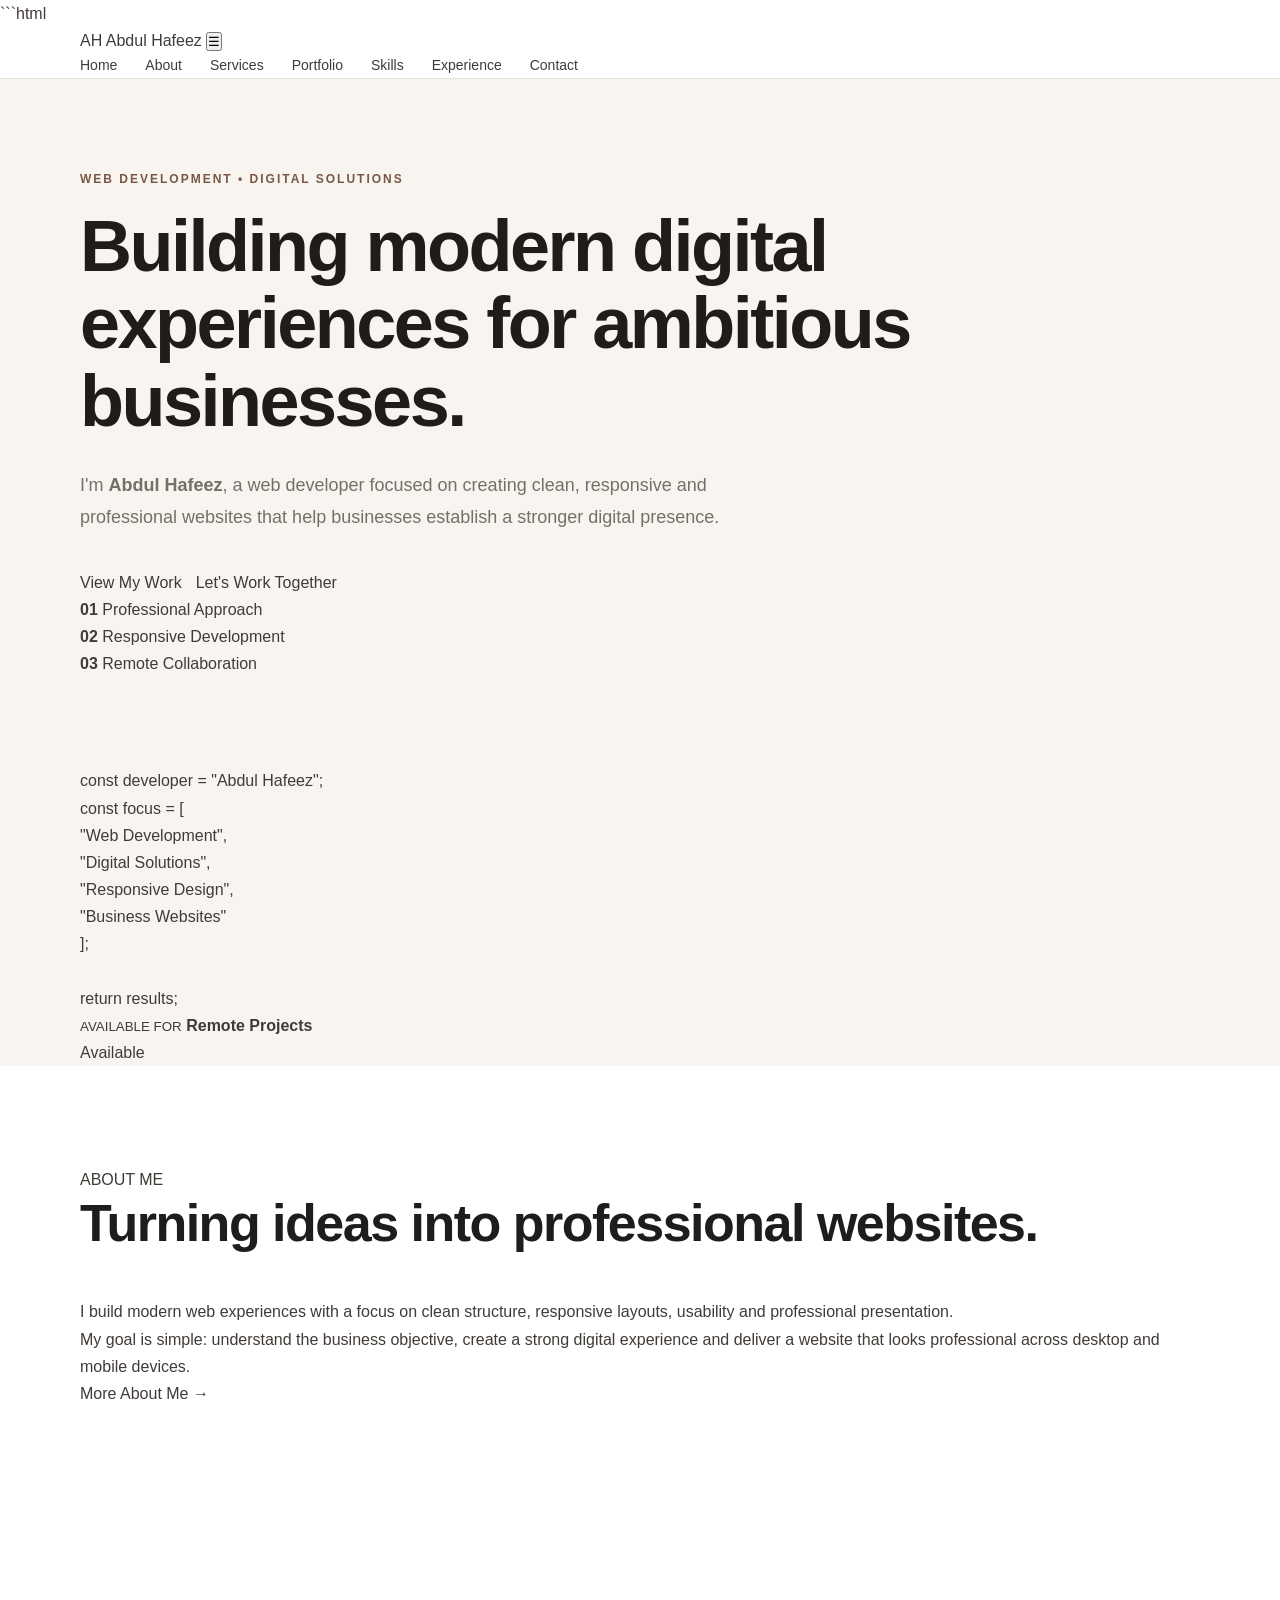
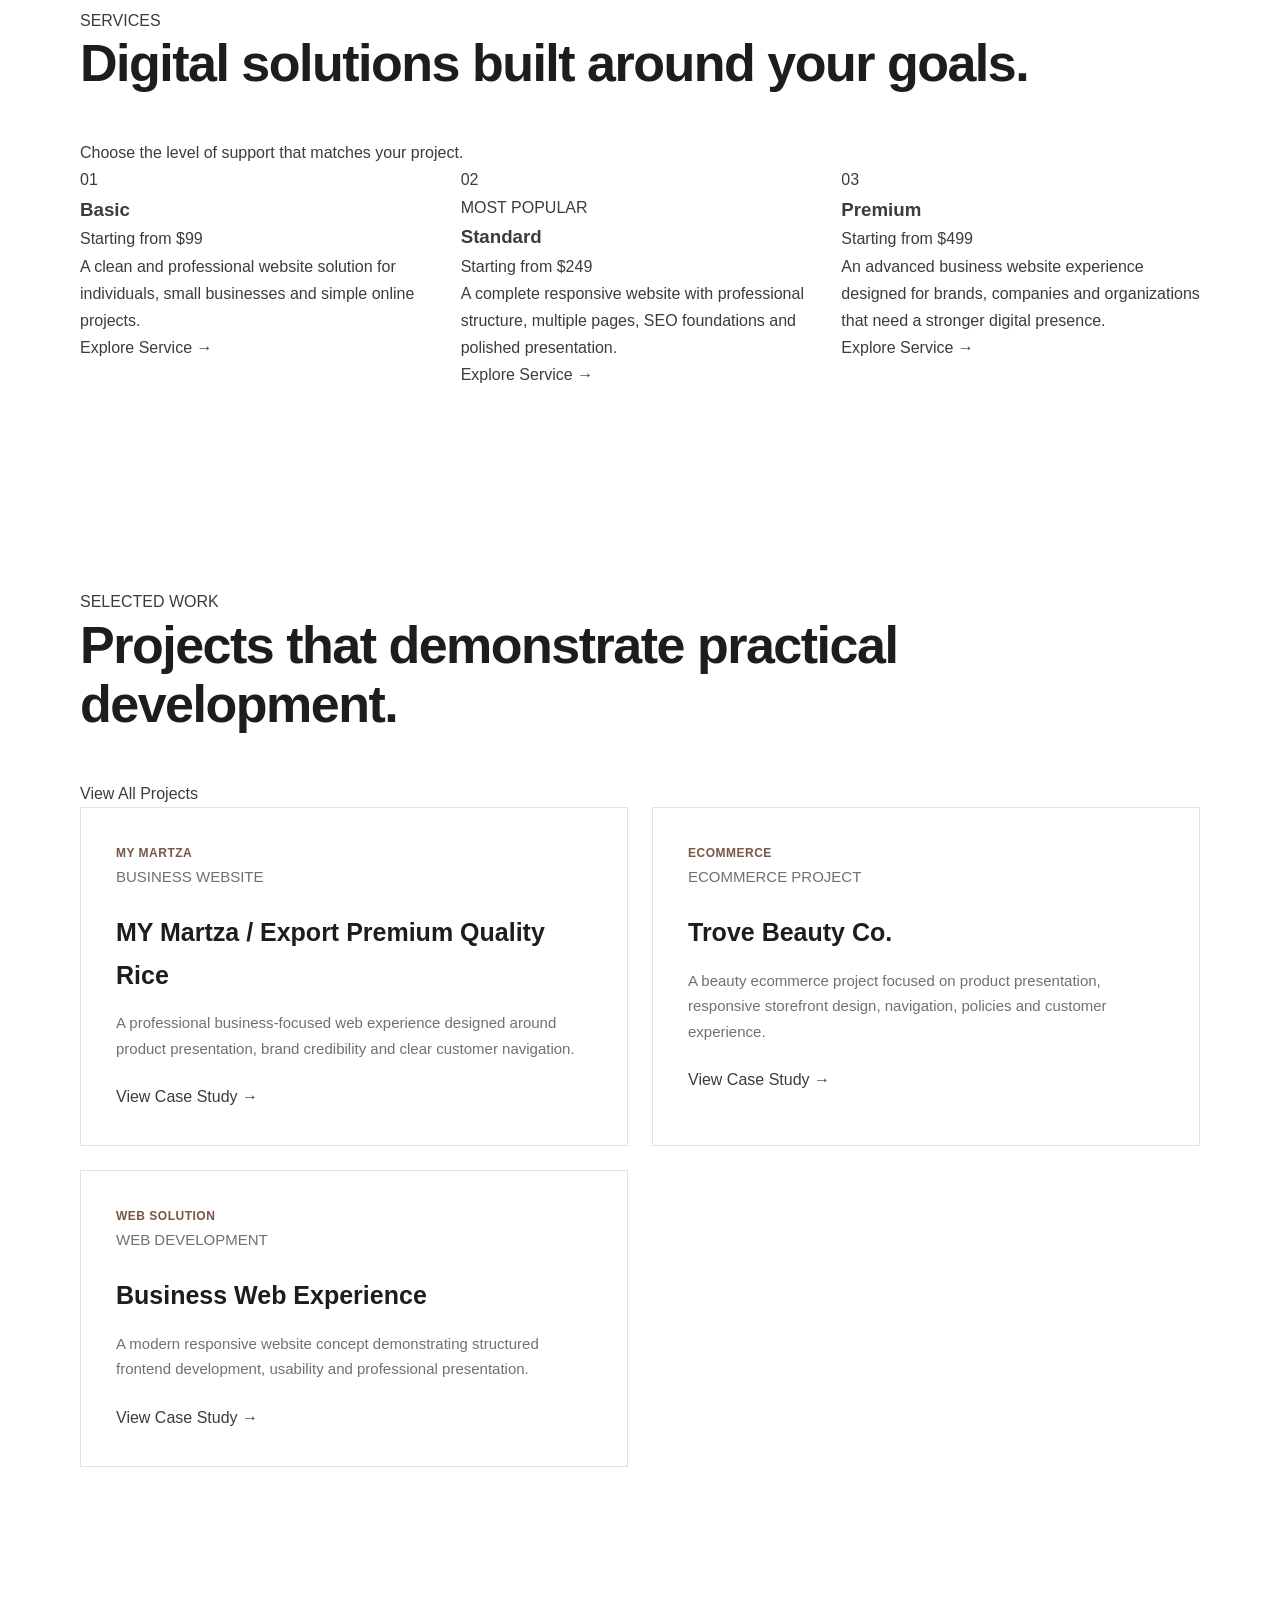
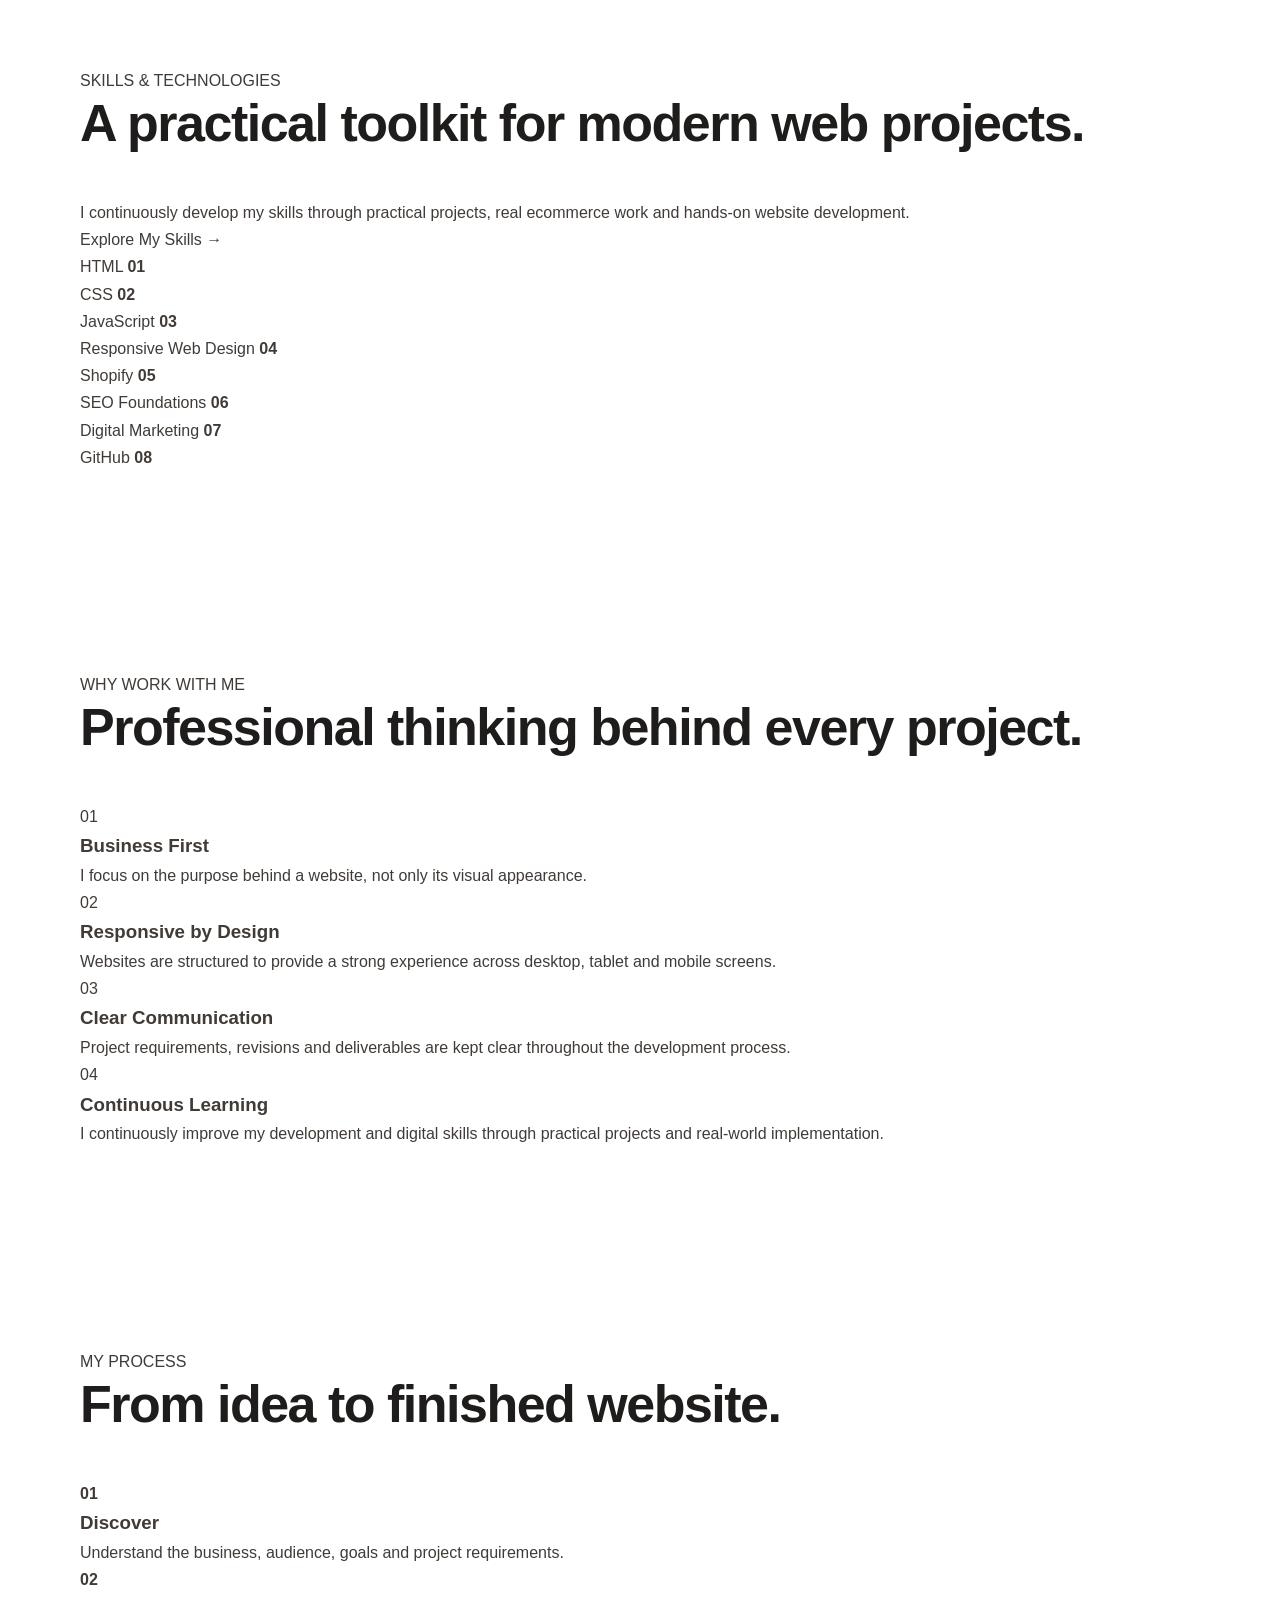
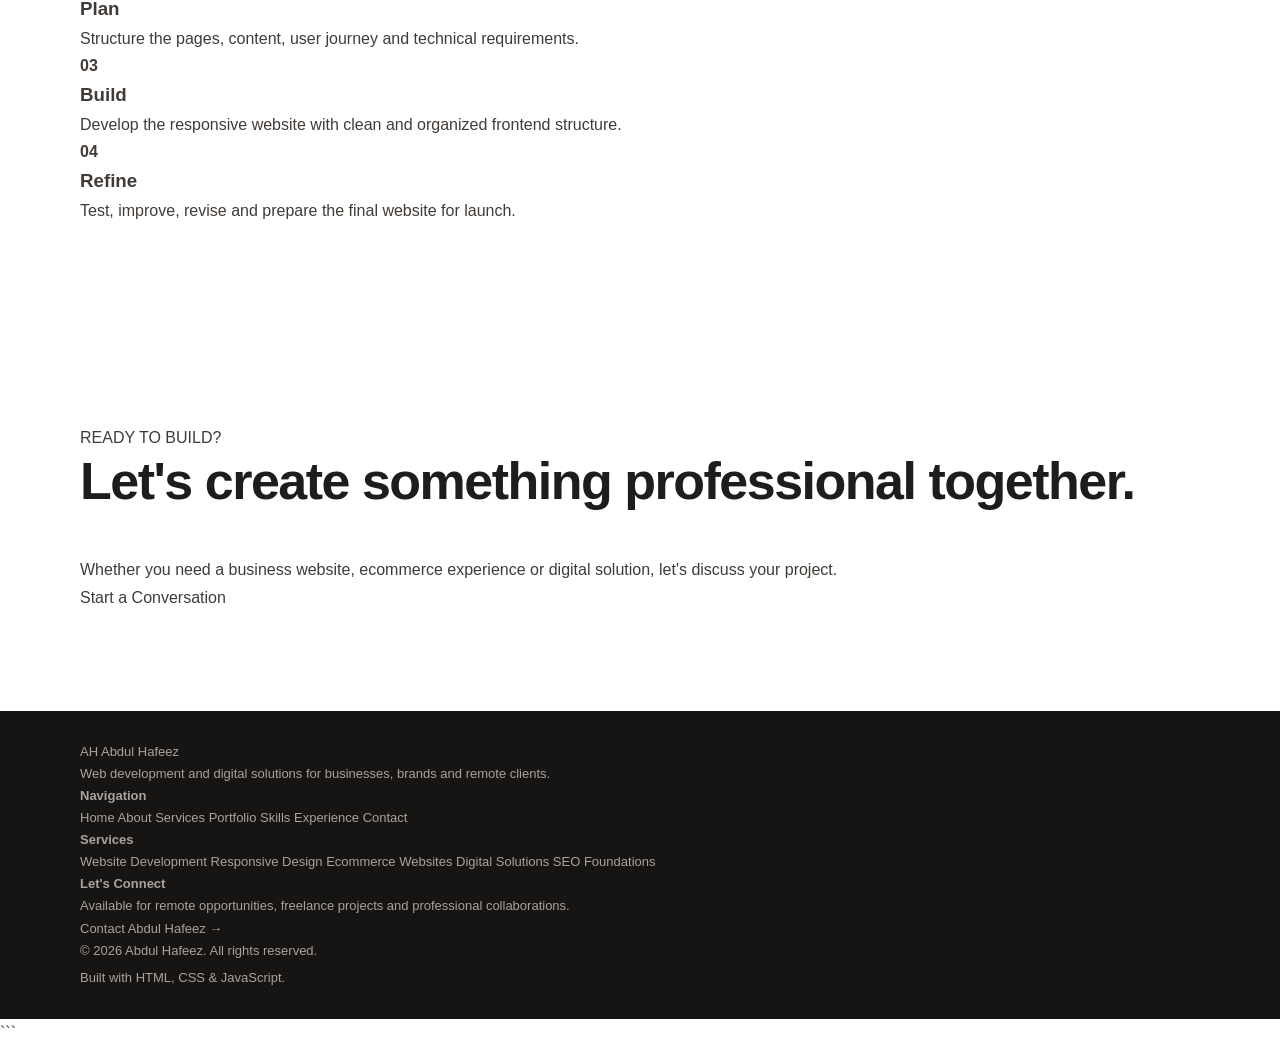
==== index.html @ 73509c68 "Update index.html" ====
```html
<!DOCTYPE html>
<html lang="en">
<head>
  <meta charset="UTF-8">
  <meta name="viewport" content="width=device-width, initial-scale=1.0">

  <title>Abdul Hafeez | Web Developer & Digital Solutions Specialist</title>

  <meta name="description" content="Abdul Hafeez is a web developer and digital solutions specialist creating modern, responsive and professional websites for businesses, brands and remote clients.">

  <meta name="keywords" content="Abdul Hafeez, Web Developer, Website Development, Frontend Developer, HTML CSS JavaScript, Digital Marketing, Remote Web Developer, Portfolio">

  <meta name="author" content="Abdul Hafeez">

  <meta name="robots" content="index, follow">

  <meta property="og:title" content="Abdul Hafeez | Web Developer & Digital Solutions Specialist">
  <meta property="og:description" content="Professional web development, digital solutions and modern responsive websites for businesses and remote clients.">
  <meta property="og:type" content="website">

  <link rel="stylesheet" href="style.css">
</head>

<body>

  <!-- =========================
       HEADER
  ========================== -->
  <header class="site-header">

    <div class="container nav-container">

      <a href="index.html" class="brand">
        <span class="brand-mark">AH</span>
        <span class="brand-name">Abdul Hafeez</span>
      </a>

      <button class="menu-toggle" aria-label="Open navigation">
        ☰
      </button>

      <nav class="main-nav">
        <a href="index.html" class="active">Home</a>
        <a href="about.html">About</a>
        <a href="services.html">Services</a>
        <a href="portfolio.html">Portfolio</a>
        <a href="skills.html">Skills</a>
        <a href="experience.html">Experience</a>
        <a href="contact.html">Contact</a>
      </nav>

    </div>

  </header>


  <main>

    <!-- =========================
         HERO
    ========================== -->
    <section class="hero">

      <div class="container hero-grid">

        <div class="hero-content">

          <p class="eyebrow">
            WEB DEVELOPMENT • DIGITAL SOLUTIONS
          </p>

          <h1>
            Building modern digital experiences
            <span>for ambitious businesses.</span>
          </h1>

          <p class="hero-text">
            I'm <strong>Abdul Hafeez</strong>, a web developer focused on
            creating clean, responsive and professional websites that help
            businesses establish a stronger digital presence.
          </p>

          <div class="hero-buttons">

            <a href="portfolio.html" class="btn btn-primary">
              View My Work
            </a>

            <a href="contact.html" class="btn btn-secondary">
              Let's Work Together
            </a>

          </div>

          <div class="hero-trust">

            <div>
              <strong>01</strong>
              <span>Professional Approach</span>
            </div>

            <div>
              <strong>02</strong>
              <span>Responsive Development</span>
            </div>

            <div>
              <strong>03</strong>
              <span>Remote Collaboration</span>
            </div>

          </div>

        </div>


        <div class="hero-card">

          <div class="code-window">

            <div class="window-top">
              <span></span>
              <span></span>
              <span></span>
            </div>

            <div class="code-content">

              <p>
                <span class="code-purple">const</span>
                developer =
                <span class="code-green">"Abdul Hafeez"</span>;
              </p>

              <p>
                <span class="code-purple">const</span>
                focus = [
              </p>

              <p class="indent">
                <span class="code-green">"Web Development"</span>,
              </p>

              <p class="indent">
                <span class="code-green">"Digital Solutions"</span>,
              </p>

              <p class="indent">
                <span class="code-green">"Responsive Design"</span>,
              </p>

              <p class="indent">
                <span class="code-green">"Business Websites"</span>
              </p>

              <p>];</p>

              <br>

              <p>
                <span class="code-purple">return</span>
                <span class="code-blue">results</span>;
              </p>

            </div>

          </div>

          <div class="hero-card-bottom">

            <div>
              <small>AVAILABLE FOR</small>
              <strong>Remote Projects</strong>
            </div>

            <div class="availability">
              <span></span>
              Available
            </div>

          </div>

        </div>

      </div>

    </section>


    <!-- =========================
         ABOUT PREVIEW
    ========================== -->
    <section class="section about-preview">

      <div class="container two-column">

        <div>

          <p class="section-label">
            ABOUT ME
          </p>

          <h2>
            Turning ideas into
            <span>professional websites.</span>
          </h2>

        </div>

        <div>

          <p>
            I build modern web experiences with a focus on clean structure,
            responsive layouts, usability and professional presentation.
          </p>

          <p>
            My goal is simple: understand the business objective, create a
            strong digital experience and deliver a website that looks
            professional across desktop and mobile devices.
          </p>

          <a href="about.html" class="text-link">
            More About Me →
          </a>

        </div>

      </div>

    </section>


    <!-- =========================
         SERVICES
    ========================== -->
    <section class="section services-section">

      <div class="container">

        <div class="section-heading">

          <p class="section-label">
            SERVICES
          </p>

          <h2>
            Digital solutions built
            <span>around your goals.</span>
          </h2>

          <p>
            Choose the level of support that matches your project.
          </p>

        </div>


        <div class="service-grid">

          <article class="service-card">

            <span class="service-number">01</span>

            <h3>Basic</h3>

            <p class="price">
              Starting from $99
            </p>

            <p>
              A clean and professional website solution for individuals,
              small businesses and simple online projects.
            </p>

            <a href="services.html">
              Explore Service →
            </a>

          </article>


          <article class="service-card featured">

            <span class="service-number">02</span>

            <p class="popular">
              MOST POPULAR
            </p>

            <h3>Standard</h3>

            <p class="price">
              Starting from $249
            </p>

            <p>
              A complete responsive website with professional structure,
              multiple pages, SEO foundations and polished presentation.
            </p>

            <a href="services.html">
              Explore Service →
            </a>

          </article>


          <article class="service-card">

            <span class="service-number">03</span>

            <h3>Premium</h3>

            <p class="price">
              Starting from $499
            </p>

            <p>
              An advanced business website experience designed for brands,
              companies and organizations that need a stronger digital
              presence.
            </p>

            <a href="services.html">
              Explore Service →
            </a>

          </article>

        </div>

      </div>

    </section>


    <!-- =========================
         FEATURED PORTFOLIO
    ========================== -->
    <section class="section portfolio-preview">

      <div class="container">

        <div class="section-heading split-heading">

          <div>

            <p class="section-label">
              SELECTED WORK
            </p>

            <h2>
              Projects that demonstrate
              <span>practical development.</span>
            </h2>

          </div>

          <a href="portfolio.html" class="btn btn-secondary">
            View All Projects
          </a>

        </div>


        <div class="project-grid">

          <article class="project-card">

            <div class="project-visual martza">
              <span>MY MARTZA</span>
            </div>

            <div class="project-info">

              <p class="project-category">
                BUSINESS WEBSITE
              </p>

              <h3>
                MY Martza / Export Premium Quality Rice
              </h3>

              <p>
                A professional business-focused web experience designed
                around product presentation, brand credibility and clear
                customer navigation.
              </p>

              <a href="portfolio.html">
                View Case Study →
              </a>

            </div>

          </article>


          <article class="project-card">

            <div class="project-visual ecommerce">
              <span>ECOMMERCE</span>
            </div>

            <div class="project-info">

              <p class="project-category">
                ECOMMERCE PROJECT
              </p>

              <h3>
                Trove Beauty Co.
              </h3>

              <p>
                A beauty ecommerce project focused on product presentation,
                responsive storefront design, navigation, policies and
                customer experience.
              </p>

              <a href="portfolio.html">
                View Case Study →
              </a>

            </div>

          </article>


          <article class="project-card">

            <div class="project-visual web">
              <span>WEB SOLUTION</span>
            </div>

            <div class="project-info">

              <p class="project-category">
                WEB DEVELOPMENT
              </p>

              <h3>
                Business Web Experience
              </h3>

              <p>
                A modern responsive website concept demonstrating structured
                frontend development, usability and professional presentation.
              </p>

              <a href="portfolio.html">
                View Case Study →
              </a>

            </div>

          </article>

        </div>

      </div>

    </section>


    <!-- =========================
         SKILLS
    ========================== -->
    <section class="section skills-preview">

      <div class="container two-column">

        <div>

          <p class="section-label">
            SKILLS & TECHNOLOGIES
          </p>

          <h2>
            A practical toolkit for
            <span>modern web projects.</span>
          </h2>

          <p>
            I continuously develop my skills through practical projects,
            real ecommerce work and hands-on website development.
          </p>

          <a href="skills.html" class="text-link">
            Explore My Skills →
          </a>

        </div>


        <div class="skills-list">

          <div class="skill-item">
            <span>HTML</span>
            <strong>01</strong>
          </div>

          <div class="skill-item">
            <span>CSS</span>
            <strong>02</strong>
          </div>

          <div class="skill-item">
            <span>JavaScript</span>
            <strong>03</strong>
          </div>

          <div class="skill-item">
            <span>Responsive Web Design</span>
            <strong>04</strong>
          </div>

          <div class="skill-item">
            <span>Shopify</span>
            <strong>05</strong>
          </div>

          <div class="skill-item">
            <span>SEO Foundations</span>
            <strong>06</strong>
          </div>

          <div class="skill-item">
            <span>Digital Marketing</span>
            <strong>07</strong>
          </div>

          <div class="skill-item">
            <span>GitHub</span>
            <strong>08</strong>
          </div>

        </div>

      </div>

    </section>


    <!-- =========================
         WHY WORK WITH ME
    ========================== -->
    <section class="section why-section">

      <div class="container">

        <div class="section-heading">

          <p class="section-label">
            WHY WORK WITH ME
          </p>

          <h2>
            Professional thinking behind
            <span>every project.</span>
          </h2>

        </div>


        <div class="why-grid">

          <div class="why-item">

            <span>01</span>

            <h3>Business First</h3>

            <p>
              I focus on the purpose behind a website, not only its visual
              appearance.
            </p>

          </div>


          <div class="why-item">

            <span>02</span>

            <h3>Responsive by Design</h3>

            <p>
              Websites are structured to provide a strong experience across
              desktop, tablet and mobile screens.
            </p>

          </div>


          <div class="why-item">

            <span>03</span>

            <h3>Clear Communication</h3>

            <p>
              Project requirements, revisions and deliverables are kept clear
              throughout the development process.
            </p>

          </div>


          <div class="why-item">

            <span>04</span>

            <h3>Continuous Learning</h3>

            <p>
              I continuously improve my development and digital skills through
              practical projects and real-world implementation.
            </p>

          </div>

        </div>

      </div>

    </section>


    <!-- =========================
         PROCESS
    ========================== -->
    <section class="section process-section">

      <div class="container">

        <div class="section-heading">

          <p class="section-label">
            MY PROCESS
          </p>

          <h2>
            From idea to
            <span>finished website.</span>
          </h2>

        </div>


        <div class="process-grid">

          <div class="process-step">

            <strong>01</strong>

            <h3>Discover</h3>

            <p>
              Understand the business, audience, goals and project
              requirements.
            </p>

          </div>


          <div class="process-step">

            <strong>02</strong>

            <h3>Plan</h3>

            <p>
              Structure the pages, content, user journey and technical
              requirements.
            </p>

          </div>


          <div class="process-step">

            <strong>03</strong>

            <h3>Build</h3>

            <p>
              Develop the responsive website with clean and organized
              frontend structure.
            </p>

          </div>


          <div class="process-step">

            <strong>04</strong>

            <h3>Refine</h3>

            <p>
              Test, improve, revise and prepare the final website for launch.
            </p>

          </div>

        </div>

      </div>

    </section>


    <!-- =========================
         EXPERIENCE CTA
    ========================== -->
    <section class="section experience-cta">

      <div class="container cta-box">

        <div>

          <p class="section-label">
            READY TO BUILD?
          </p>

          <h2>
            Let's create something
            <span>professional together.</span>
          </h2>

          <p>
            Whether you need a business website, ecommerce experience or
            digital solution, let's discuss your project.
          </p>

        </div>

        <a href="contact.html" class="btn btn-primary">
          Start a Conversation
        </a>

      </div>

    </section>

  </main>


  <!-- =========================
       FOOTER
  ========================== -->
  <footer class="site-footer">

    <div class="container footer-grid">

      <div class="footer-brand">

        <a href="index.html" class="brand">
          <span class="brand-mark">AH</span>
          <span class="brand-name">Abdul Hafeez</span>
        </a>

        <p>
          Web development and digital solutions for businesses,
          brands and remote clients.
        </p>

      </div>


      <div class="footer-links">

        <h4>Navigation</h4>

        <a href="index.html">Home</a>
        <a href="about.html">About</a>
        <a href="services.html">Services</a>
        <a href="portfolio.html">Portfolio</a>
        <a href="skills.html">Skills</a>
        <a href="experience.html">Experience</a>
        <a href="contact.html">Contact</a>

      </div>


      <div class="footer-links">

        <h4>Services</h4>

        <a href="services.html">Website Development</a>
        <a href="services.html">Responsive Design</a>
        <a href="services.html">Ecommerce Websites</a>
        <a href="services.html">Digital Solutions</a>
        <a href="services.html">SEO Foundations</a>

      </div>


      <div class="footer-contact">

        <h4>Let's Connect</h4>

        <p>
          Available for remote opportunities,
          freelance projects and professional collaborations.
        </p>

        <a href="contact.html" class="footer-contact-link">
          Contact Abdul Hafeez →
        </a>

      </div>

    </div>


    <div class="container footer-bottom">

      <p>
        © 2026 Abdul Hafeez. All rights reserved.
      </p>

      <p>
        Built with HTML, CSS & JavaScript.
      </p>

    </div>

  </footer>


  <!-- =========================
       SIMPLE MOBILE NAVIGATION
  ========================== -->
  <script>

    const menuToggle = document.querySelector(".menu-toggle");
    const mainNav = document.querySelector(".main-nav");

    menuToggle.addEventListener("click", function () {
      mainNav.classList.toggle("open");
    });

  </script>

</body>
</html>
```
---- style.css ----
/* =========================================
   ABDUL HAFEEZ PORTFOLIO
   Main stylesheet
   ========================================= */

:root {
  --dark: #1f1d1b;
  --text: #403b37;
  --muted: #766f69;
  --cream: #f8f5f0;
  --white: #ffffff;
  --accent: #9b735c;
  --accent-dark: #795744;
  --border: #e7e0d8;
}

* {
  margin: 0;
  padding: 0;
  box-sizing: border-box;
}

html {
  scroll-behavior: smooth;
}

body {
  font-family: Arial, Helvetica, sans-serif;
  color: var(--text);
  background: var(--white);
  line-height: 1.7;
}

a {
  text-decoration: none;
  color: inherit;
}

.container {
  width: min(1120px, 92%);
  margin: 0 auto;
}


/* HEADER */

.site-header {
  position: sticky;
  top: 0;
  z-index: 1000;
  background: rgba(255, 255, 255, 0.96);
  border-bottom: 1px solid var(--border);
}

.nav {
  min-height: 76px;
  display: flex;
  align-items: center;
  justify-content: space-between;
  gap: 30px;
}

.logo {
  font-size: 22px;
  font-weight: 700;
  letter-spacing: -0.5px;
  color: var(--dark);
}

nav {
  display: flex;
  align-items: center;
  gap: 28px;
}

nav a {
  font-size: 14px;
  color: var(--text);
  transition: 0.2s ease;
}

nav a:hover {
  color: var(--accent);
}


/* HERO */

.hero {
  background: var(--cream);
  min-height: 650px;
  display: flex;
  align-items: center;
}

.hero-content {
  padding: 90px 0;
  max-width: 900px;
}

.eyebrow {
  color: var(--accent-dark);
  font-size: 12px;
  font-weight: 700;
  letter-spacing: 2px;
  margin-bottom: 18px;
}

h1 {
  max-width: 850px;
  color: var(--dark);
  font-size: clamp(42px, 6vw, 72px);
  line-height: 1.08;
  letter-spacing: -2.5px;
  margin-bottom: 28px;
}

.hero-text {
  max-width: 700px;
  color: var(--muted);
  font-size: 18px;
  line-height: 1.8;
  margin-bottom: 35px;
}

.hero-buttons {
  display: flex;
  gap: 14px;
  flex-wrap: wrap;
}

.button {
  display: inline-block;
  padding: 13px 24px;
  border: 1px solid var(--accent);
  font-size: 14px;
  font-weight: 700;
  transition: 0.2s ease;
}

.button.primary {
  background: var(--accent);
  color: var(--white);
}

.button.primary:hover {
  background: var(--accent-dark);
  border-color: var(--accent-dark);
}

.button.secondary {
  background: transparent;
  color: var(--dark);
}

.button.secondary:hover {
  background: var(--white);
}


/* GENERAL SECTIONS */

.section {
  padding: 100px 0;
}

.section h2 {
  color: var(--dark);
  font-size: clamp(34px, 5vw, 52px);
  line-height: 1.15;
  letter-spacing: -1.5px;
  margin-bottom: 45px;
}


/* SERVICES */

.service-grid {
  display: grid;
  grid-template-columns: repeat(3, 1fr);
  gap: 22px;
}

.card {
  padding: 30px;
  border: 1px solid var(--border);
  background: var(--white);
  transition: 0.2s ease;
}

.card:hover {
  transform: translateY(-4px);
  border-color: var(--accent);
}

.card h3 {
  color: var(--dark);
  font-size: 21px;
  margin-bottom: 12px;
}

.card p {
  color: var(--muted);
  font-size: 15px;
}


/* PROJECTS */

.projects-section {
  background: var(--cream);
}

.project-grid {
  display: grid;
  grid-template-columns: repeat(2, 1fr);
  gap: 24px;
}

.project-card {
  position: relative;
  padding: 35px;
  background: var(--white);
  border: 1px solid var(--border);
  min-height: 270px;
}

.project-number {
  color: var(--accent);
  font-size: 13px;
  font-weight: 700;
  letter-spacing: 2px;
  margin-bottom: 22px;
}

.project-card h3 {
  color: var(--dark);
  font-size: 25px;
  margin-bottom: 14px;
}

.project-card p {
  color: var(--muted);
  font-size: 15px;
  margin-bottom: 22px;
}

.project-card span {
  color: var(--accent-dark);
  font-size: 12px;
  font-weight: 700;
  letter-spacing: 0.5px;
}


/* ABOUT */

.about-section {
  max-width: 900px;
}

.about-section p {
  max-width: 800px;
  color: var(--muted);
  font-size: 17px;
  margin-bottom: 20px;
}


/* CONTACT */

.contact-section {
  background: var(--dark);
}

.contact-section .eyebrow {
  color: #d5b9a5;
}

.contact-section h2 {
  color: var(--white);
  margin-bottom: 25px;
}

.contact-section p {
  max-width: 680px;
  color: #d2ccc7;
  font-size: 17px;
  margin-bottom: 30px;
}


/* FOOTER */

.site-footer {
  padding: 30px 0;
  background: #171513;
  color: #aaa29b;
  font-size: 13px;
}

.site-footer p + p {
  margin-top: 5px;
}


/* MOBILE */

@media (max-width: 800px) {

  .nav {
    min-height: auto;
    padding: 20px 0;
    align-items: flex-start;
    flex-direction: column;
  }

  nav {
    width: 100%;
    gap: 16px;
    flex-wrap: wrap;
  }

  nav a {
    font-size: 13px;
  }

  .hero {
    min-height: auto;
  }

  .hero-content {
    padding: 75px 0;
  }

  h1 {
    font-size: 46px;
    letter-spacing: -1.8px;
  }

  .hero-text {
    font-size: 16px;
  }

  .section {
    padding: 75px 0;
  }

  .service-grid {
    grid-template-columns: 1fr;
  }

  .project-grid {
    grid-template-columns: 1fr;
  }

}


@media (max-width: 500px) {

  .container {
    width: 90%;
  }

  h1 {
    font-size: 38px;
  }

  .section h2 {
    font-size: 34px;
  }

  .button {
    width: 100%;
    text-align: center;
  }

}
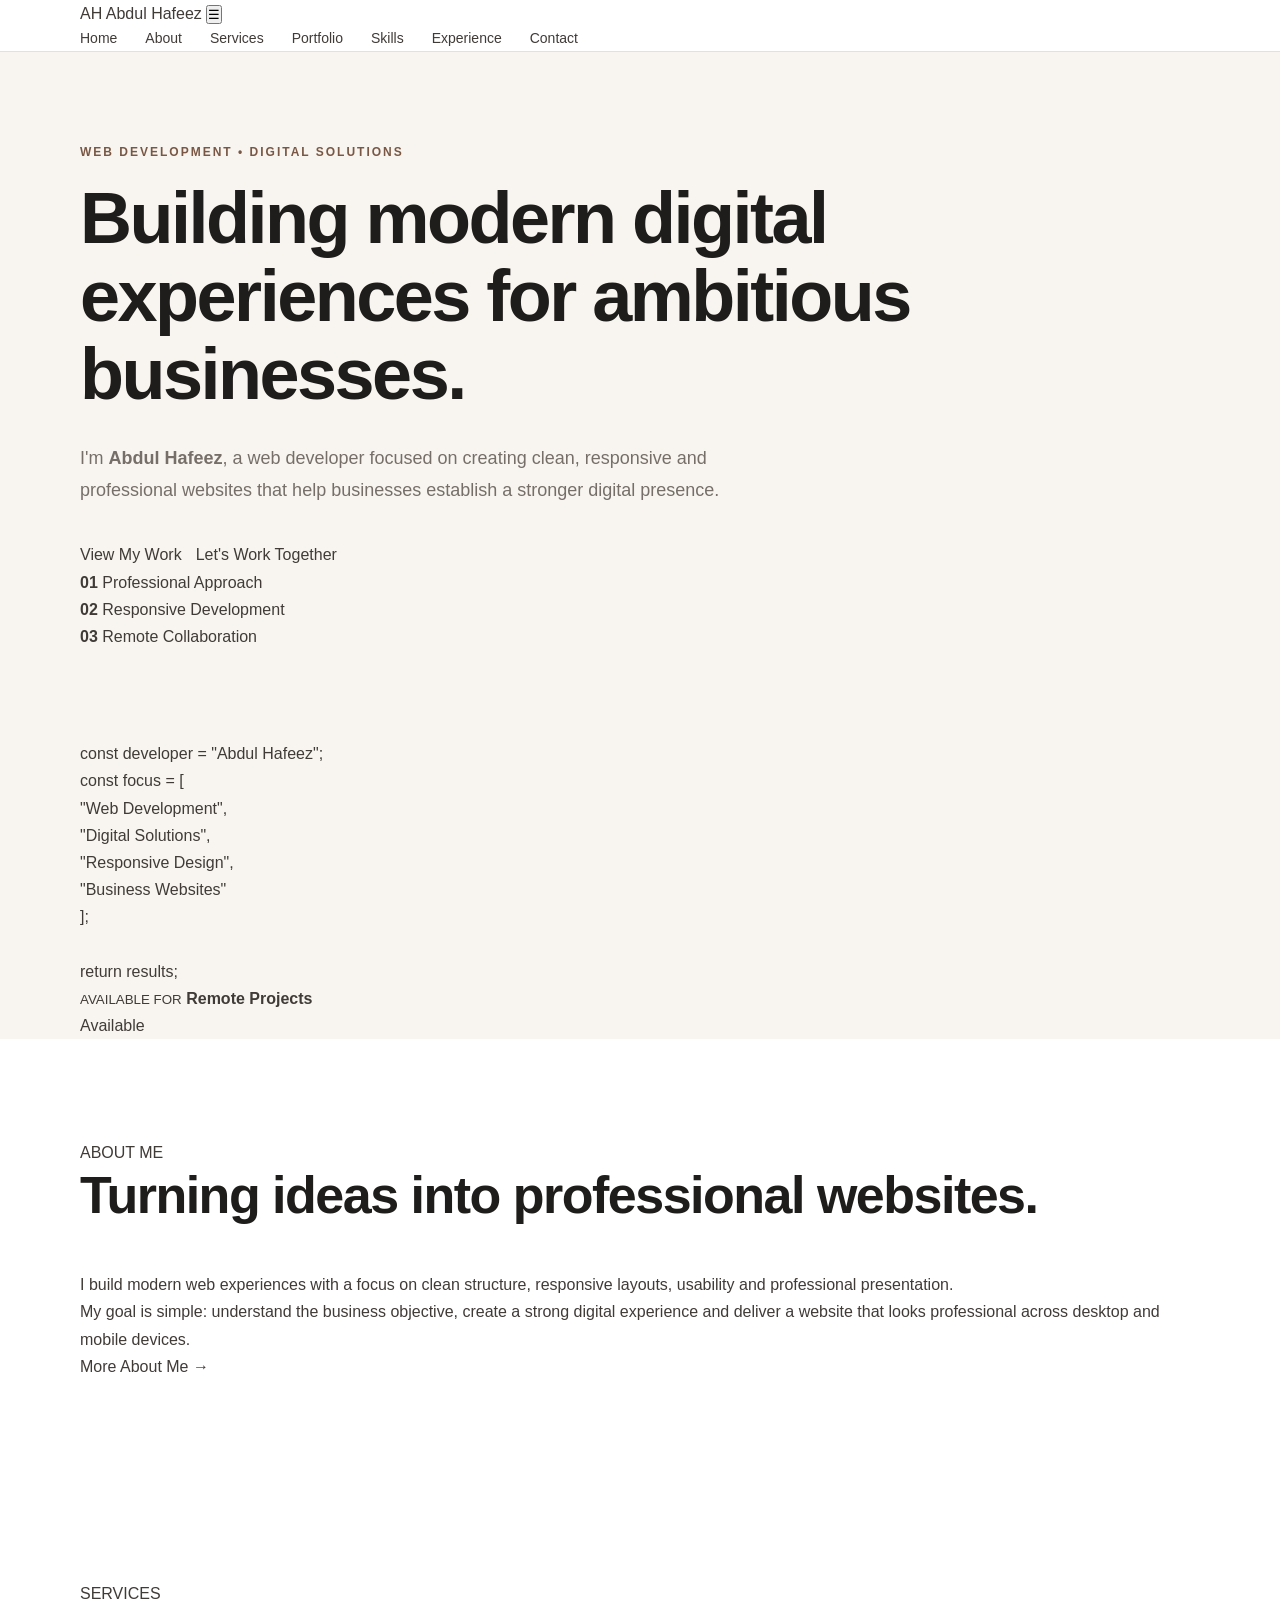
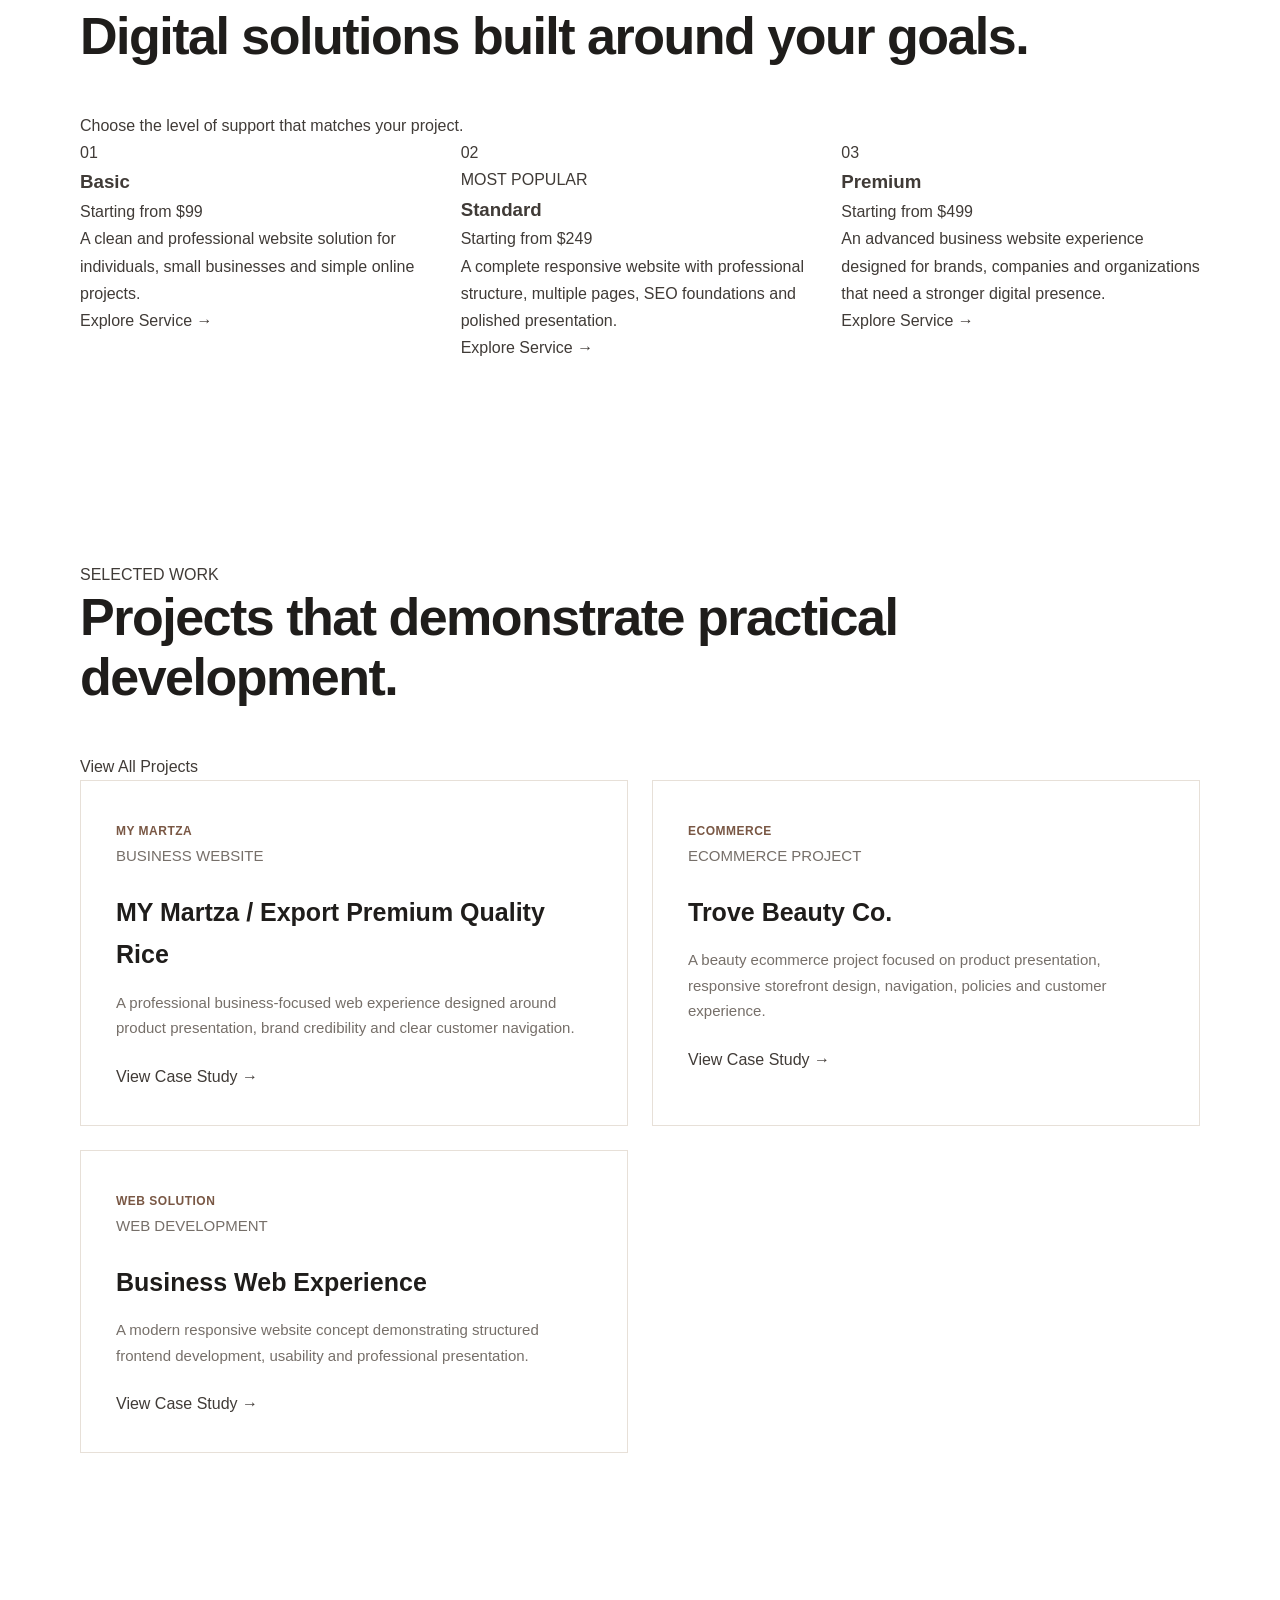
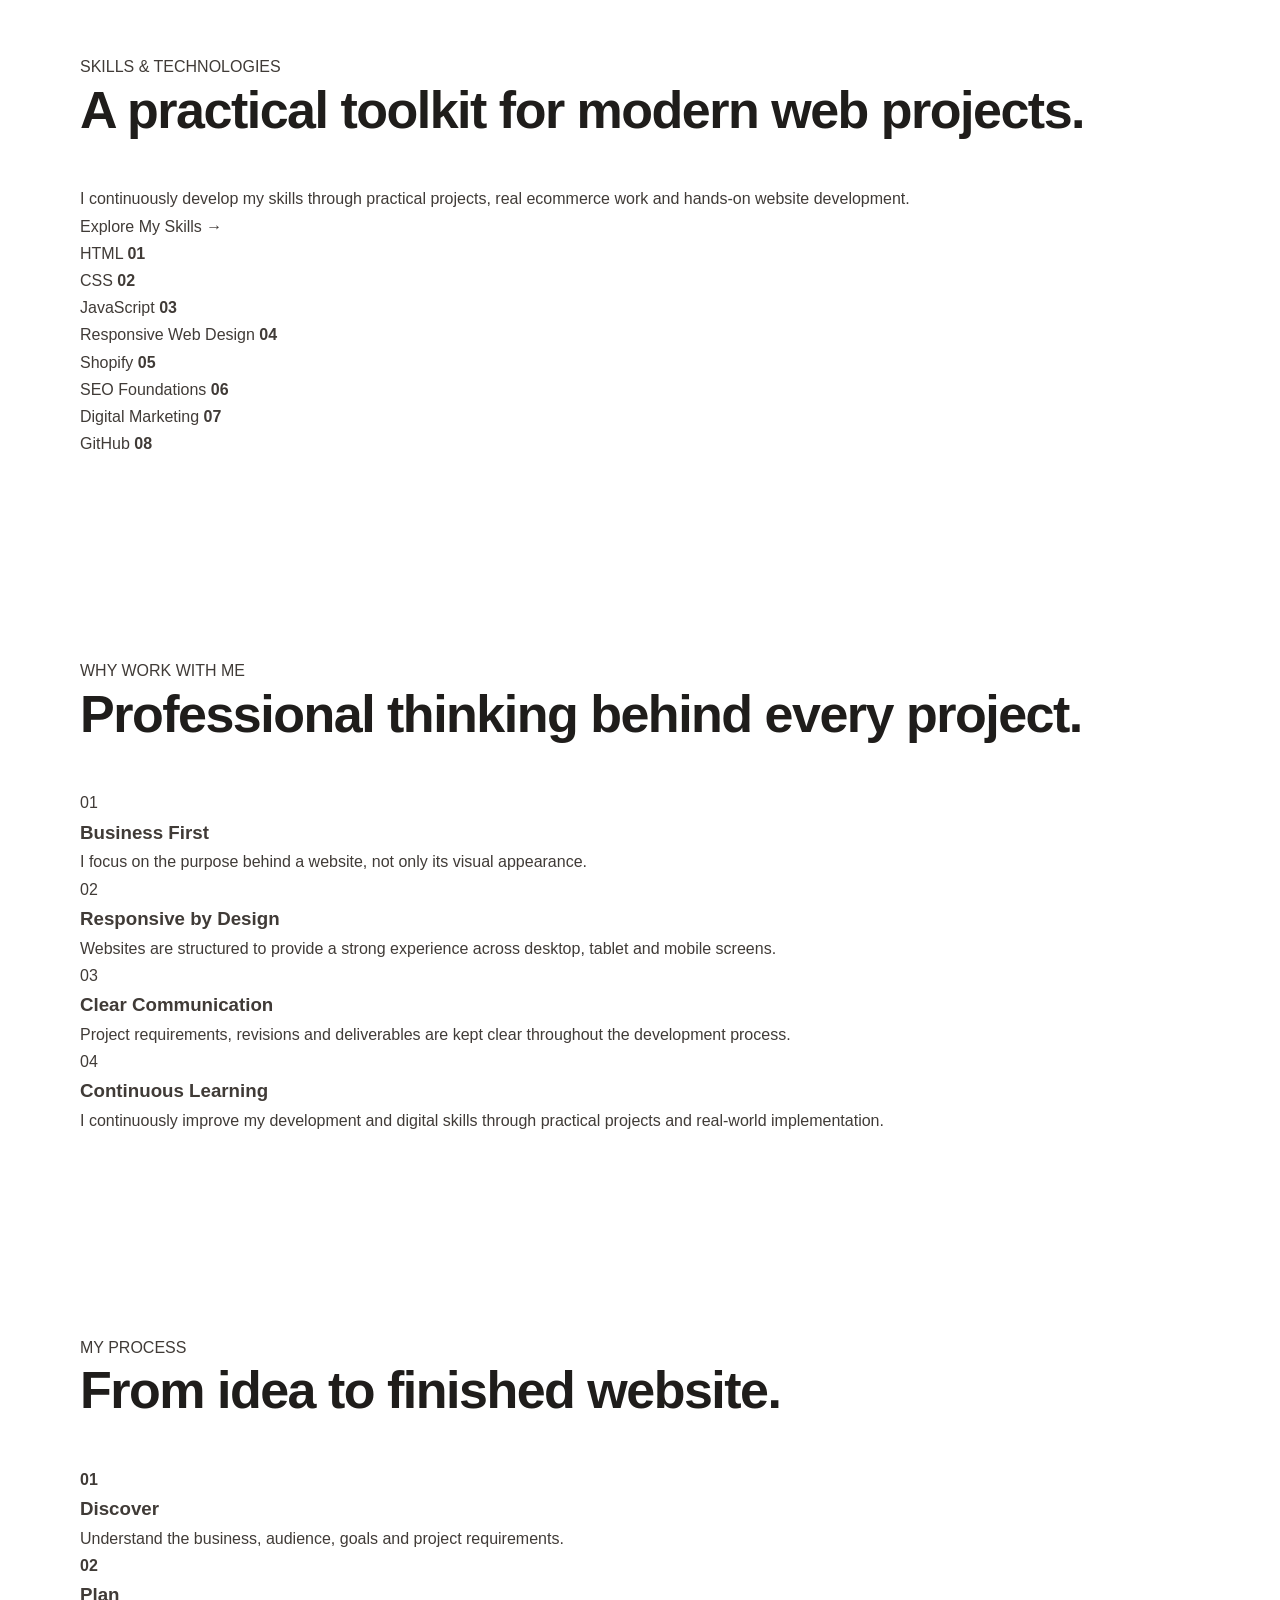
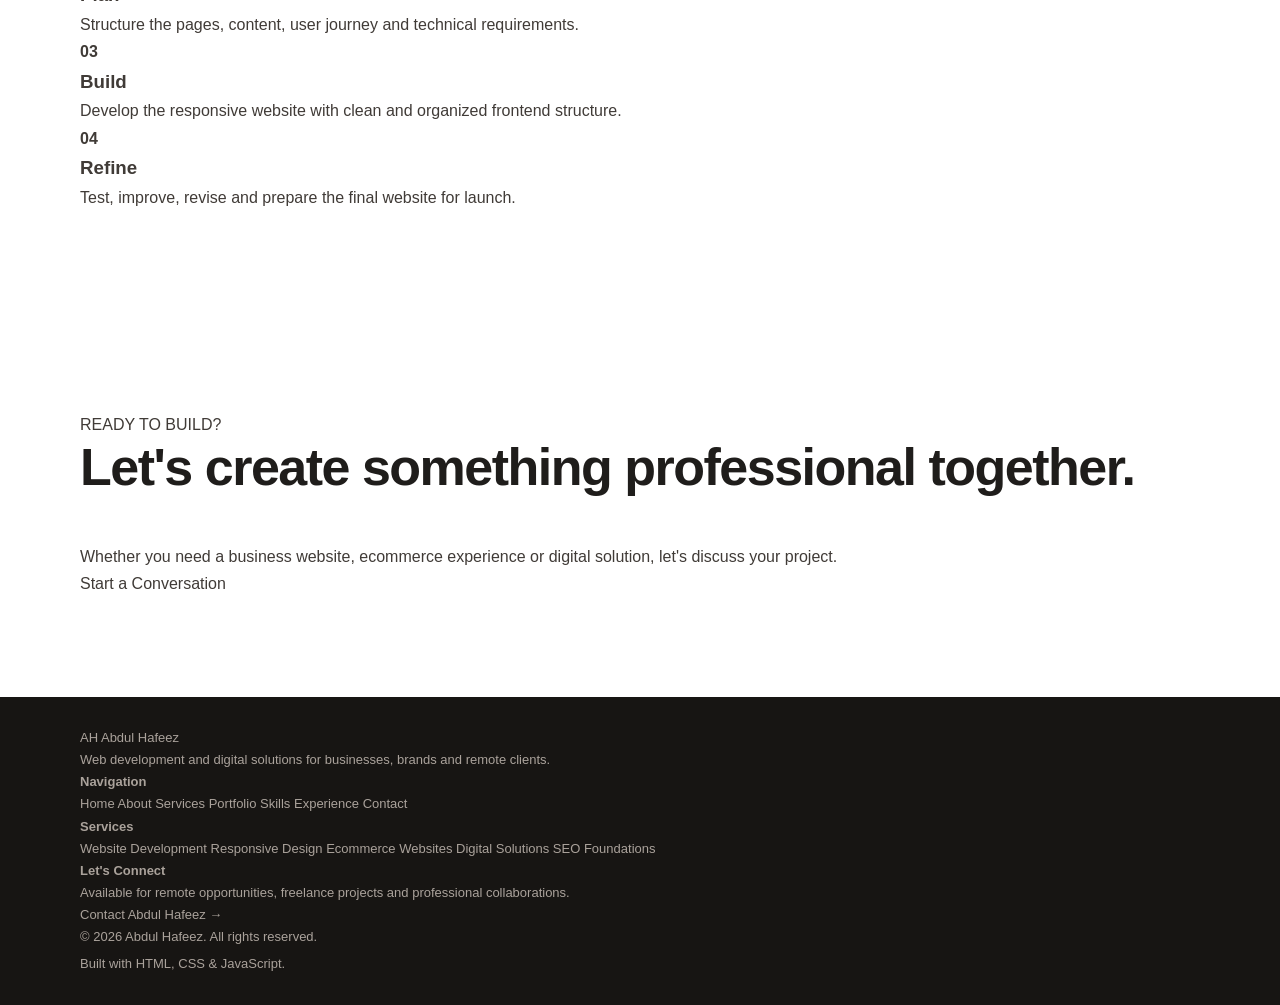
==== commit ab02fd34: "Update index.html" ====
--- a/index.html
+++ b/index.html
@@ -1,4 +1,4 @@
-```html
+
 <!DOCTYPE html>
 <html lang="en">
 <head>
@@ -848,4 +848,4 @@
 
 </body>
 </html>
-```
+
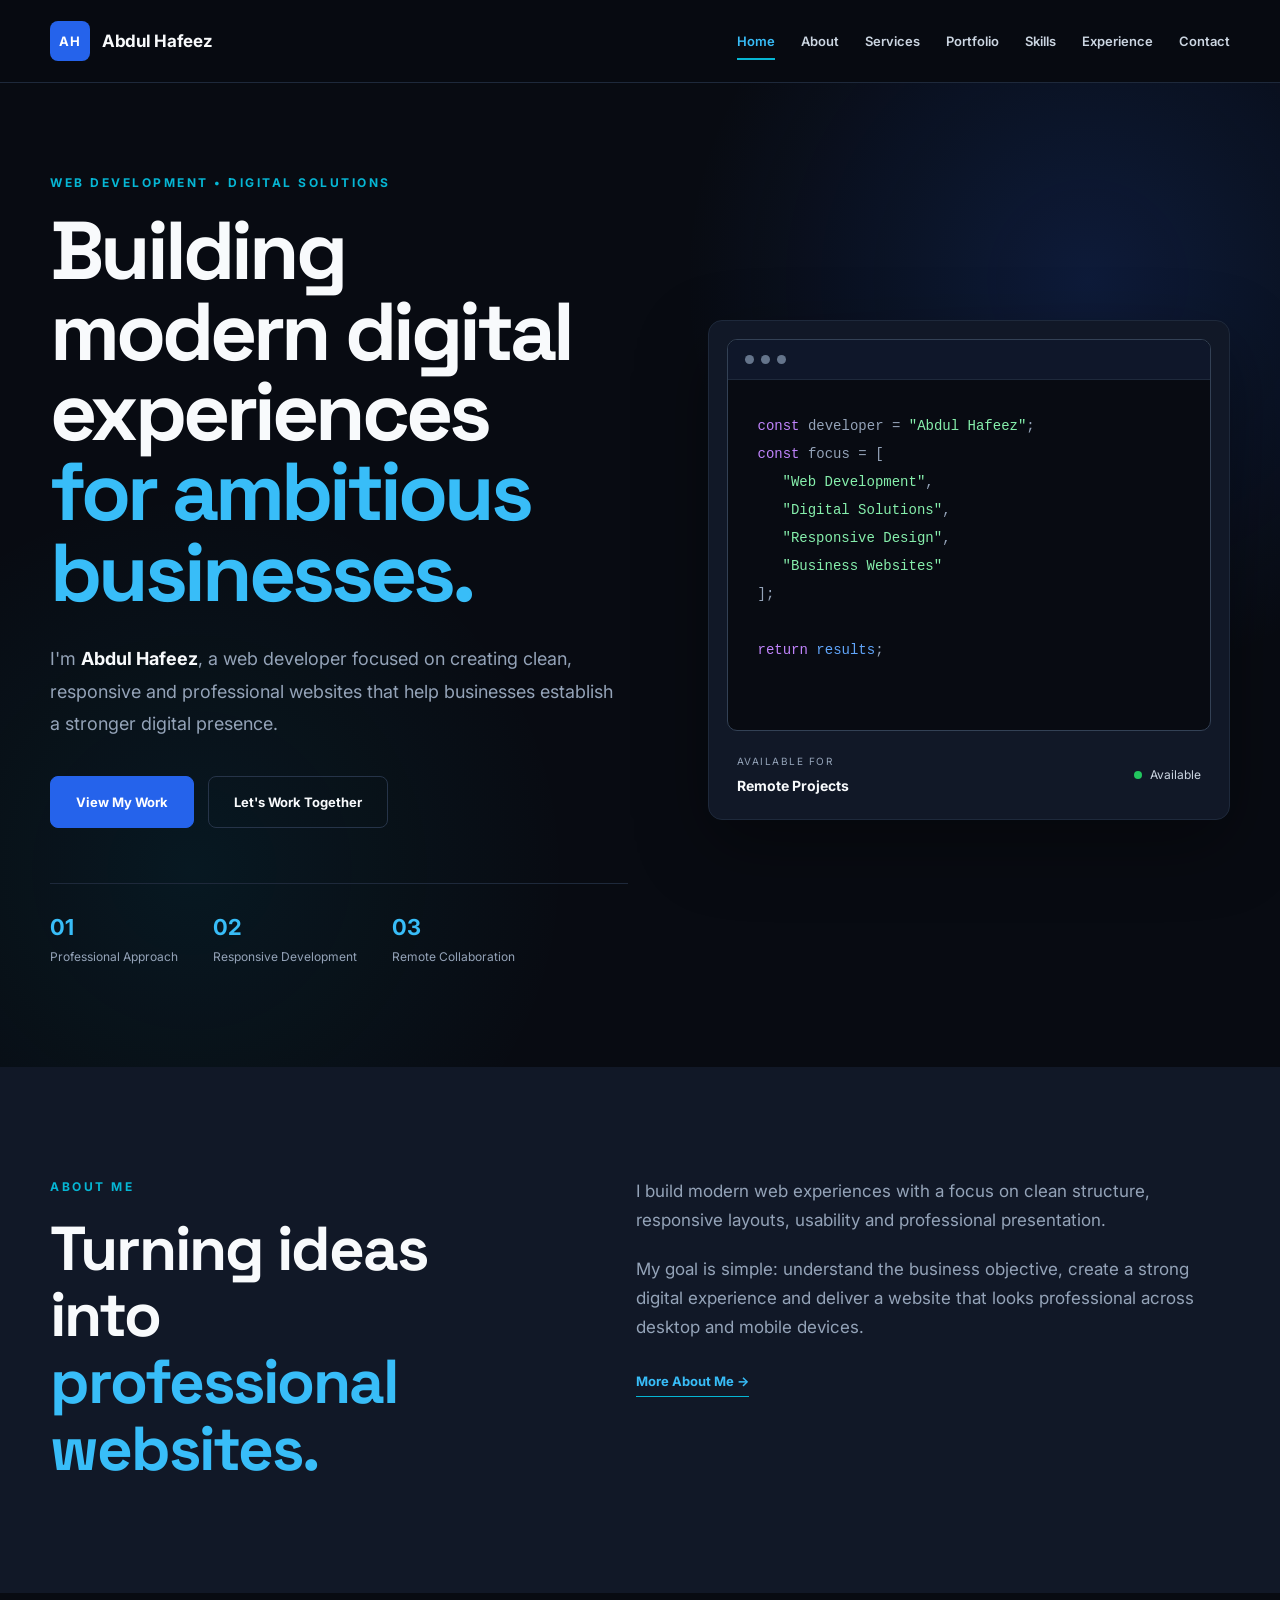
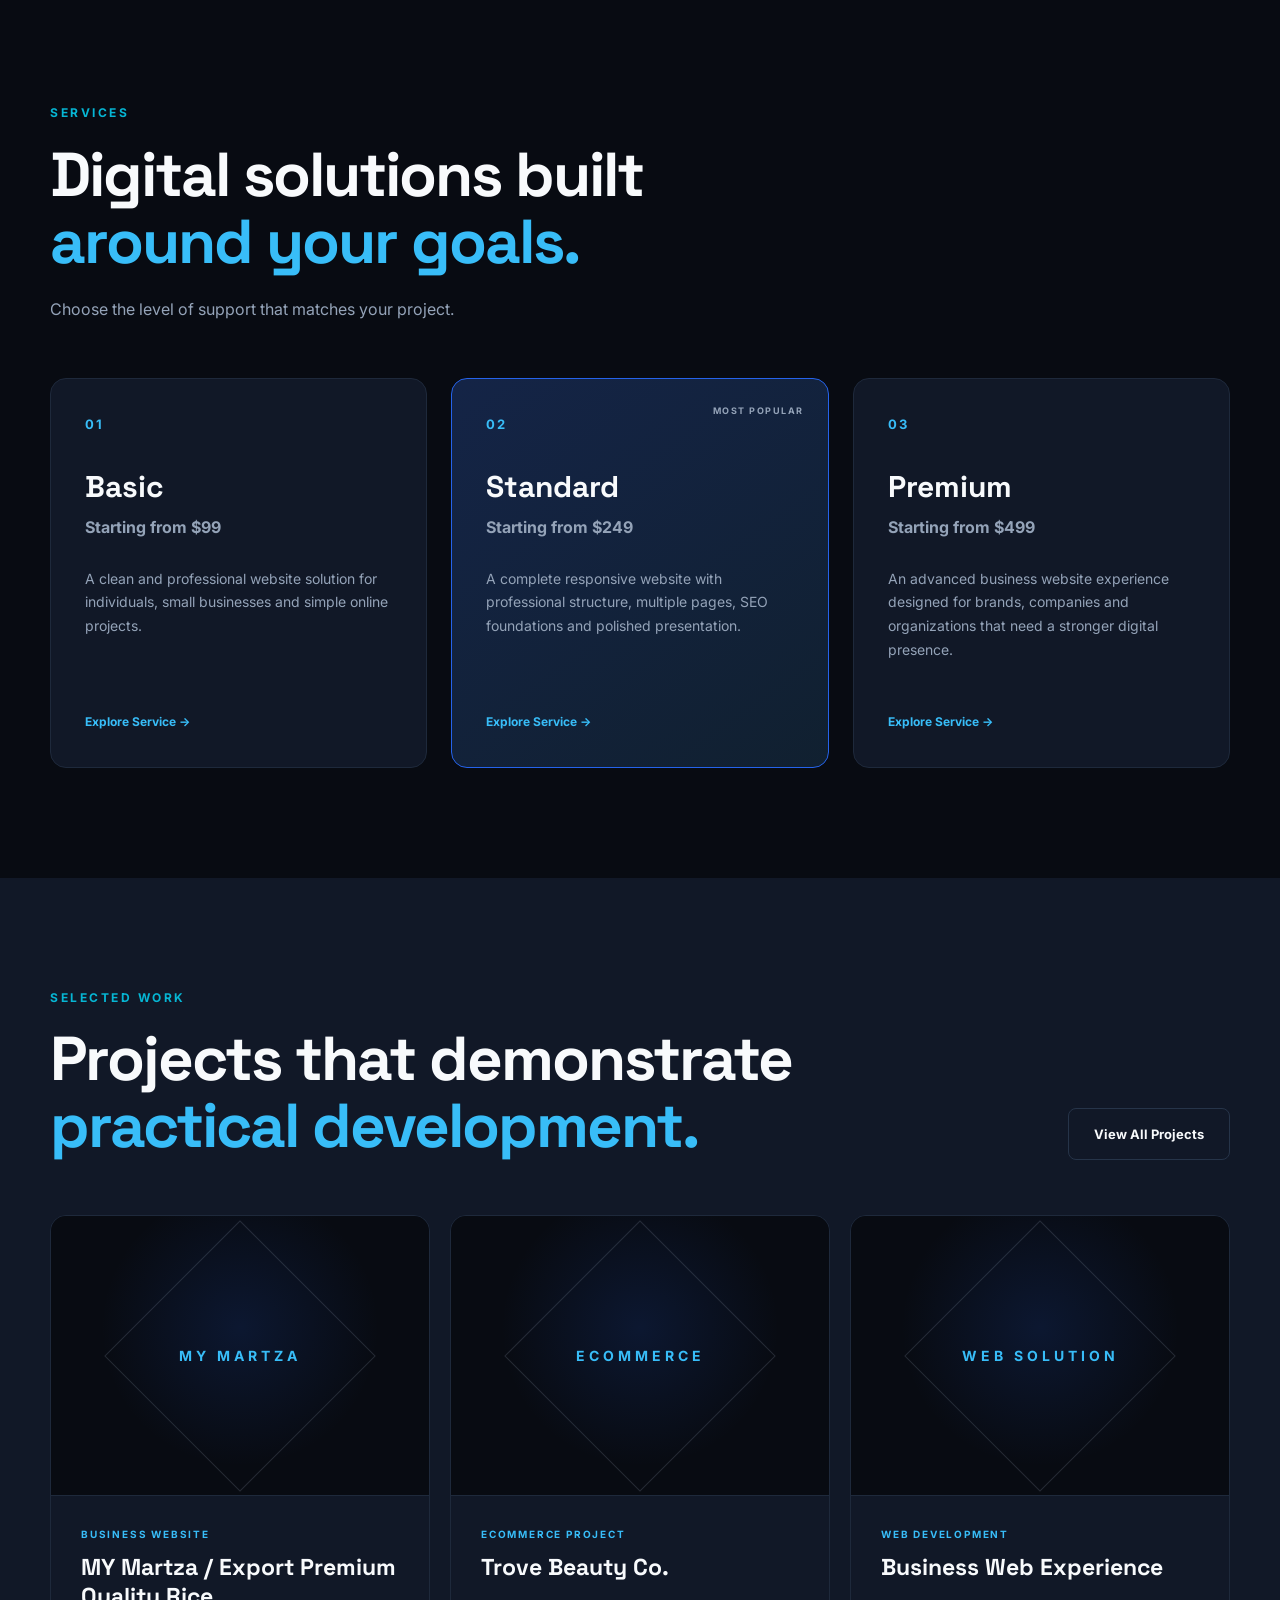
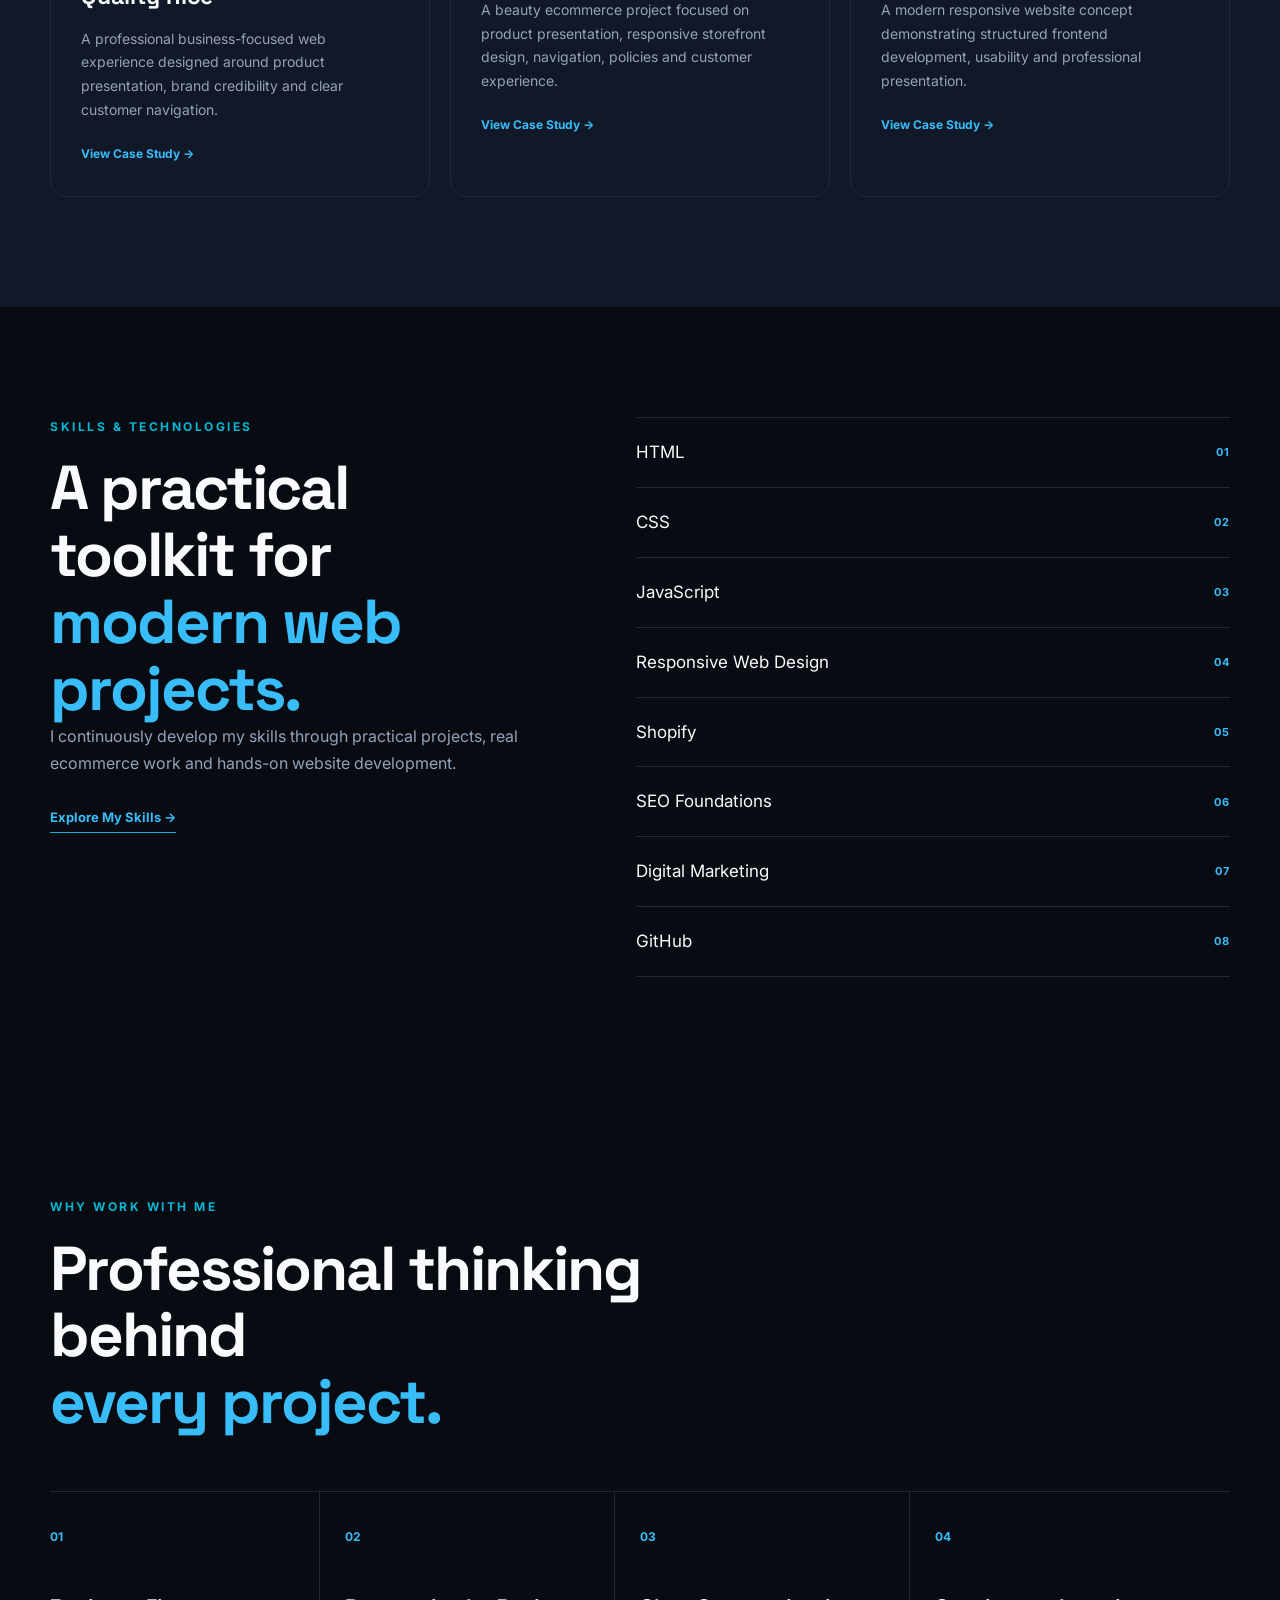
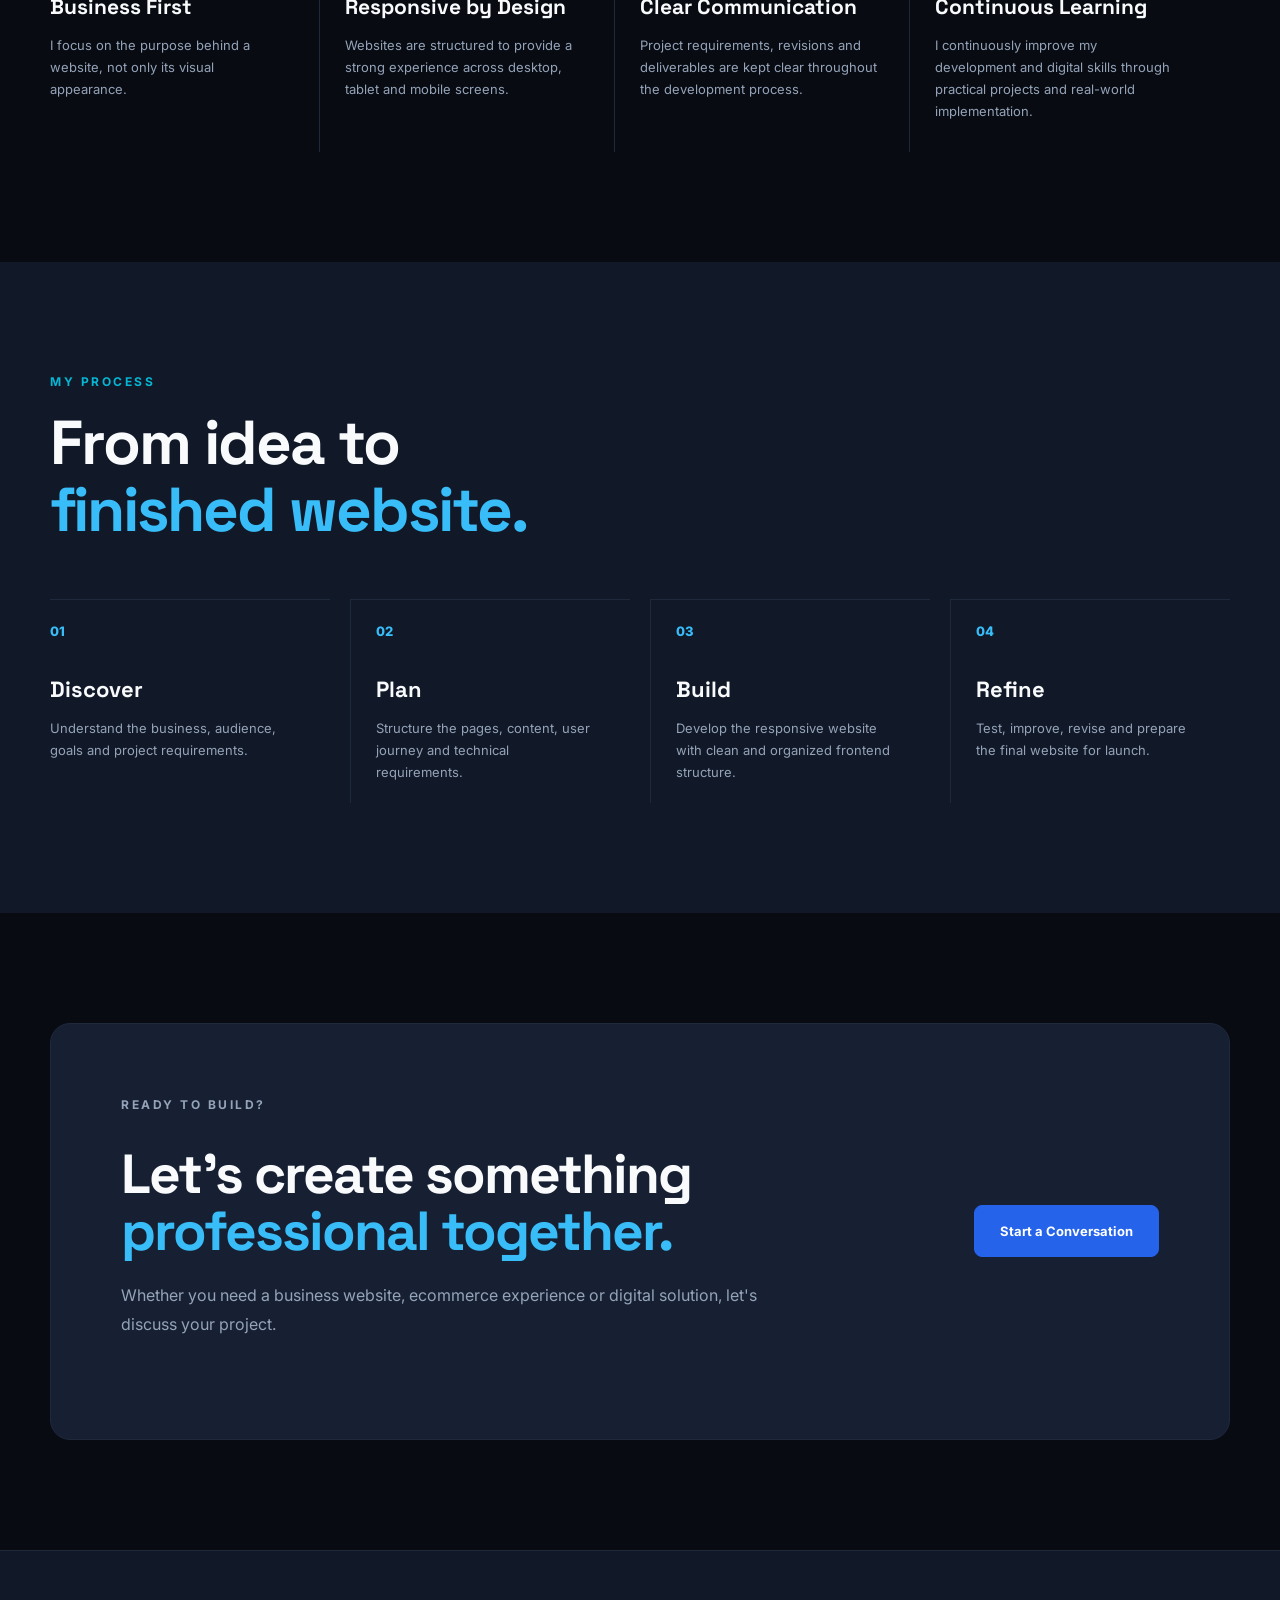
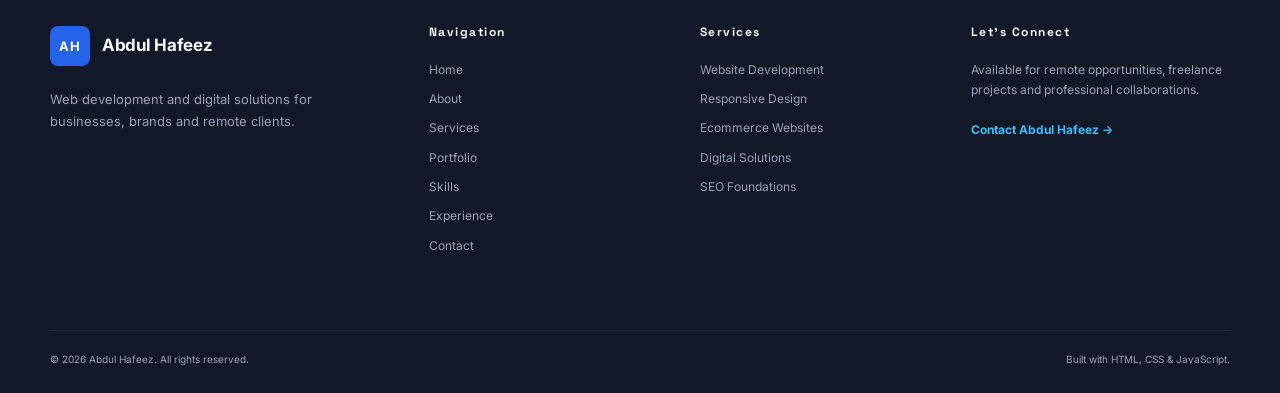
==== commit e8cf4020: "Update index.html" ====
--- a/index.html
+++ b/index.html
@@ -1,4 +1,3 @@
-
 <!DOCTYPE html>
 <html lang="en">
 <head>
@@ -12,35 +11,47 @@
   <meta name="keywords" content="Abdul Hafeez, Web Developer, Website Development, Frontend Developer, HTML CSS JavaScript, Digital Marketing, Remote Web Developer, Portfolio">
 
   <meta name="author" content="Abdul Hafeez">
-
   <meta name="robots" content="index, follow">
 
   <meta property="og:title" content="Abdul Hafeez | Web Developer & Digital Solutions Specialist">
   <meta property="og:description" content="Professional web development, digital solutions and modern responsive websites for businesses and remote clients.">
   <meta property="og:type" content="website">
 
+  <!-- Google Fonts -->
+  <link rel="preconnect" href="https://fonts.googleapis.com">
+  <link rel="preconnect" href="https://fonts.gstatic.com" crossorigin>
+  <link href="https://fonts.googleapis.com/css2?family=Inter:wght@400;500;600;700&family=Space+Grotesk:wght@400;500;600;700&display=swap" rel="stylesheet">
+
+  <!-- Master Stylesheet -->
   <link rel="stylesheet" href="style.css">
 </head>
 
 <body>
 
-  <!-- =========================
+  <!-- =====================================================
        HEADER
-  ========================== -->
+  ====================================================== -->
+
   <header class="site-header">
 
     <div class="container nav-container">
 
-      <a href="index.html" class="brand">
+      <a href="index.html" class="brand" aria-label="Abdul Hafeez Home">
         <span class="brand-mark">AH</span>
         <span class="brand-name">Abdul Hafeez</span>
       </a>
 
-      <button class="menu-toggle" aria-label="Open navigation">
+      <button
+        class="menu-toggle"
+        type="button"
+        aria-label="Open navigation"
+        aria-expanded="false"
+        aria-controls="main-navigation">
         ☰
       </button>
 
-      <nav class="main-nav">
+      <nav class="main-nav" id="main-navigation">
+
         <a href="index.html" class="active">Home</a>
         <a href="about.html">About</a>
         <a href="services.html">Services</a>
@@ -48,6 +59,7 @@
         <a href="skills.html">Skills</a>
         <a href="experience.html">Experience</a>
         <a href="contact.html">Contact</a>
+
       </nav>
 
     </div>
@@ -57,9 +69,10 @@
 
   <main>
 
-    <!-- =========================
+    <!-- =====================================================
          HERO
-    ========================== -->
+    ====================================================== -->
+
     <section class="hero">
 
       <div class="container hero-grid">
@@ -115,6 +128,8 @@
         </div>
 
 
+        <!-- CODE SHOWCASE -->
+
         <div class="hero-card">
 
           <div class="code-window">
@@ -188,9 +203,10 @@
     </section>
 
 
-    <!-- =========================
+    <!-- =====================================================
          ABOUT PREVIEW
-    ========================== -->
+    ====================================================== -->
+
     <section class="section about-preview">
 
       <div class="container two-column">
@@ -232,9 +248,10 @@
     </section>
 
 
-    <!-- =========================
+    <!-- =====================================================
          SERVICES
-    ========================== -->
+    ====================================================== -->
+
     <section class="section services-section">
 
       <div class="container">
@@ -336,9 +353,10 @@
     </section>
 
 
-    <!-- =========================
+    <!-- =====================================================
          FEATURED PORTFOLIO
-    ========================== -->
+    ====================================================== -->
+
     <section class="section portfolio-preview">
 
       <div class="container">
@@ -367,6 +385,8 @@
 
         <div class="project-grid">
 
+          <!-- PROJECT 01 -->
+
           <article class="project-card">
 
             <div class="project-visual martza">
@@ -398,6 +418,8 @@
           </article>
 
 
+          <!-- PROJECT 02 -->
+
           <article class="project-card">
 
             <div class="project-visual ecommerce">
@@ -429,6 +451,8 @@
           </article>
 
 
+          <!-- PROJECT 03 -->
+
           <article class="project-card">
 
             <div class="project-visual web">
@@ -465,9 +489,10 @@
     </section>
 
 
-    <!-- =========================
+    <!-- =====================================================
          SKILLS
-    ========================== -->
+    ====================================================== -->
+
     <section class="section skills-preview">
 
       <div class="container two-column">
@@ -544,9 +569,10 @@
     </section>
 
 
-    <!-- =========================
+    <!-- =====================================================
          WHY WORK WITH ME
-    ========================== -->
+    ====================================================== -->
+
     <section class="section why-section">
 
       <div class="container">
@@ -629,9 +655,10 @@
     </section>
 
 
-    <!-- =========================
+    <!-- =====================================================
          PROCESS
-    ========================== -->
+    ====================================================== -->
+
     <section class="section process-section">
 
       <div class="container">
@@ -713,9 +740,10 @@
     </section>
 
 
-    <!-- =========================
-         EXPERIENCE CTA
-    ========================== -->
+    <!-- =====================================================
+         FINAL CTA
+    ====================================================== -->
+
     <section class="section experience-cta">
 
       <div class="container cta-box">
@@ -749,9 +777,10 @@
   </main>
 
 
-  <!-- =========================
+  <!-- =====================================================
        FOOTER
-  ========================== -->
+  ====================================================== -->
+
   <footer class="site-footer">
 
     <div class="container footer-grid">
@@ -832,20 +861,30 @@
   </footer>
 
 
-  <!-- =========================
-       SIMPLE MOBILE NAVIGATION
-  ========================== -->
+  <!-- =====================================================
+       MOBILE NAVIGATION
+  ====================================================== -->
+
   <script>
-
     const menuToggle = document.querySelector(".menu-toggle");
     const mainNav = document.querySelector(".main-nav");
 
     menuToggle.addEventListener("click", function () {
-      mainNav.classList.toggle("open");
+      const isOpen = mainNav.classList.toggle("open");
+
+      menuToggle.setAttribute(
+        "aria-expanded",
+        isOpen ? "true" : "false"
+      );
     });
 
+    document.querySelectorAll(".main-nav a").forEach(function (link) {
+      link.addEventListener("click", function () {
+        mainNav.classList.remove("open");
+        menuToggle.setAttribute("aria-expanded", "false");
+      });
+    });
   </script>
 
 </body>
 </html>
-
--- a/style.css
+++ b/style.css
@@ -1,18 +1,40 @@
-/* =========================================
-   ABDUL HAFEEZ PORTFOLIO
-   Main stylesheet
-   ========================================= */
+/* =========================================================
+   ABDUL HAFEEZ — PREMIUM DEVELOPER PORTFOLIO
+   MASTER GLOBAL STYLESHEET
+   UNIFIED DARK TECH DESIGN
+   ========================================================= */
+
+/* =========================================================
+   ROOT
+   ========================================================= */
 
 :root {
-  --dark: #1f1d1b;
-  --text: #403b37;
-  --muted: #766f69;
-  --cream: #f8f5f0;
-  --white: #ffffff;
-  --accent: #9b735c;
-  --accent-dark: #795744;
-  --border: #e7e0d8;
-}
+  --black: #080B12;
+  --dark: #111827;
+  --bg: #080B12;
+  --section: #0B1220;
+  --card: #111827;
+  --soft: #172033;
+
+  --text: #F8FAFC;
+  --white: #F8FAFC;
+  --muted: #94A3B8;
+
+  --border: #1E293B;
+  --border-light: #263449;
+
+  --accent: #2563EB;
+  --accent-dark: #1D4ED8;
+  --cyan: #06B6D4;
+  --cyan-light: #38BDF8;
+
+  --shadow: 0 25px 70px rgba(0, 0, 0, 0.35);
+}
+
+
+/* =========================================================
+   RESET
+   ========================================================= */
 
 * {
   margin: 0;
@@ -25,355 +47,2148 @@
 }
 
 body {
-  font-family: Arial, Helvetica, sans-serif;
-  color: var(--text);
-  background: var(--white);
+  font-family: "Inter", sans-serif;
+  background: var(--bg);
+  color: var(--text);
   line-height: 1.7;
 }
 
+img {
+  max-width: 100%;
+  display: block;
+}
+
 a {
+  color: inherit;
   text-decoration: none;
-  color: inherit;
-}
+}
+
+button,
+input,
+textarea,
+select {
+  font: inherit;
+}
+
+button {
+  cursor: pointer;
+}
+
+
+/* =========================================================
+   GLOBAL TYPOGRAPHY
+   ========================================================= */
+
+h1,
+h2,
+h3,
+h4,
+h5,
+h6 {
+  font-family: "Space Grotesk", sans-serif;
+  color: var(--text);
+  line-height: 1.15;
+}
+
+p {
+  color: var(--muted);
+}
+
+strong {
+  color: var(--text);
+}
+
+::selection {
+  background: var(--accent);
+  color: #ffffff;
+}
+
+
+/* =========================================================
+   GLOBAL LAYOUT
+   ========================================================= */
 
 .container {
-  width: min(1120px, 92%);
+  width: min(1180px, calc(100% - 40px));
   margin: 0 auto;
 }
 
-
-/* HEADER */
+.section {
+  padding: 110px 0;
+}
+
+.section-label,
+.eyebrow {
+  font-size: 12px;
+  font-weight: 700;
+  letter-spacing: 2.5px;
+  text-transform: uppercase;
+  color: var(--cyan);
+  margin-bottom: 18px;
+}
+
+.section-heading {
+  max-width: 760px;
+  margin-bottom: 55px;
+}
+
+.section-heading h2,
+.two-column h2 {
+  font-size: clamp(38px, 5vw, 62px);
+  line-height: 1.08;
+  letter-spacing: -2px;
+  font-weight: 700;
+}
+
+.section-heading h2 span,
+.two-column h2 span,
+.hero h1 span,
+.experience-cta h2 span {
+  color: var(--cyan-light);
+  display: block;
+}
+
+.section-heading > p:last-child {
+  color: var(--muted);
+  max-width: 600px;
+  margin-top: 20px;
+}
+
+
+/* =========================================================
+   HEADER / NAVIGATION
+   ========================================================= */
 
 .site-header {
   position: sticky;
   top: 0;
   z-index: 1000;
-  background: rgba(255, 255, 255, 0.96);
+  background: rgba(8, 11, 18, 0.92);
   border-bottom: 1px solid var(--border);
-}
-
-.nav {
-  min-height: 76px;
+  backdrop-filter: blur(14px);
+}
+
+.nav-container {
+  min-height: 82px;
   display: flex;
   align-items: center;
   justify-content: space-between;
   gap: 30px;
 }
 
-.logo {
-  font-size: 22px;
+.brand {
+  display: inline-flex;
+  align-items: center;
+  gap: 12px;
   font-weight: 700;
-  letter-spacing: -0.5px;
-  color: var(--dark);
-}
-
-nav {
+}
+
+.brand-mark {
+  width: 40px;
+  height: 40px;
+  display: grid;
+  place-items: center;
+  background: var(--accent);
+  color: #ffffff;
+  font-size: 13px;
+  letter-spacing: 1px;
+  border-radius: 8px;
+}
+
+.brand-name {
+  color: var(--text);
+  font-size: 17px;
+  letter-spacing: -0.3px;
+}
+
+.main-nav {
   display: flex;
   align-items: center;
-  gap: 28px;
-}
-
-nav a {
-  font-size: 14px;
-  color: var(--text);
-  transition: 0.2s ease;
-}
-
-nav a:hover {
-  color: var(--accent);
-}
-
-
-/* HERO */
+  gap: 26px;
+}
+
+.main-nav a {
+  position: relative;
+  color: #CBD5E1;
+  font-size: 13px;
+  font-weight: 600;
+  transition: color 0.25s ease;
+}
+
+.main-nav a::after {
+  content: "";
+  position: absolute;
+  left: 0;
+  bottom: -8px;
+  width: 0;
+  height: 2px;
+  background: var(--cyan);
+  transition: width 0.25s ease;
+}
+
+.main-nav a:hover,
+.main-nav a.active {
+  color: var(--cyan-light);
+}
+
+.main-nav a:hover::after,
+.main-nav a.active::after {
+  width: 100%;
+}
+
+.menu-toggle {
+  display: none;
+  border: 0;
+  background: transparent;
+  color: var(--text);
+  font-size: 25px;
+}
+
+
+/* =========================================================
+   BUTTONS
+   ========================================================= */
+
+.btn,
+.cta-button {
+  display: inline-flex;
+  justify-content: center;
+  align-items: center;
+  min-height: 52px;
+  padding: 0 25px;
+  border: 1px solid var(--accent);
+  border-radius: 8px;
+  background: var(--accent);
+  color: #ffffff;
+  font-size: 13px;
+  font-weight: 700;
+  transition:
+    transform 0.25s ease,
+    background 0.25s ease,
+    border-color 0.25s ease,
+    box-shadow 0.25s ease;
+}
+
+.btn:hover,
+.cta-button:hover {
+  transform: translateY(-3px);
+  background: var(--accent-dark);
+  border-color: var(--accent-dark);
+  box-shadow: 0 12px 30px rgba(37, 99, 235, 0.25);
+}
+
+.btn-primary {
+  background: var(--accent);
+  color: #ffffff;
+}
+
+.btn-secondary {
+  background: transparent;
+  color: var(--text);
+  border-color: var(--border-light);
+}
+
+.btn-secondary:hover {
+  background: var(--card);
+  color: var(--cyan-light);
+  border-color: var(--cyan);
+}
+
+
+/* =========================================================
+   HOME — HERO
+   ========================================================= */
 
 .hero {
-  background: var(--cream);
-  min-height: 650px;
+  min-height: calc(100vh - 82px);
   display: flex;
   align-items: center;
+  padding: 90px 0 100px;
+  background:
+    radial-gradient(
+      circle at 85% 20%,
+      rgba(37, 99, 235, 0.18),
+      transparent 30%
+    ),
+    radial-gradient(
+      circle at 15% 80%,
+      rgba(6, 182, 212, 0.08),
+      transparent 28%
+    ),
+    var(--bg);
+}
+
+.hero-grid {
+  display: grid;
+  grid-template-columns: 1.05fr 0.95fr;
+  align-items: center;
+  gap: 80px;
 }
 
 .hero-content {
-  padding: 90px 0;
-  max-width: 900px;
-}
-
-.eyebrow {
-  color: var(--accent-dark);
-  font-size: 12px;
-  font-weight: 700;
-  letter-spacing: 2px;
-  margin-bottom: 18px;
-}
-
-h1 {
-  max-width: 850px;
-  color: var(--dark);
-  font-size: clamp(42px, 6vw, 72px);
-  line-height: 1.08;
-  letter-spacing: -2.5px;
-  margin-bottom: 28px;
+  max-width: 700px;
+}
+
+.hero h1 {
+  font-size: clamp(48px, 6.5vw, 82px);
+  line-height: 0.98;
+  letter-spacing: -4px;
+  font-weight: 800;
+  margin-bottom: 30px;
 }
 
 .hero-text {
-  max-width: 700px;
+  max-width: 650px;
   color: var(--muted);
   font-size: 18px;
   line-height: 1.8;
-  margin-bottom: 35px;
+}
+
+.hero-text strong {
+  color: var(--text);
 }
 
 .hero-buttons {
   display: flex;
+  flex-wrap: wrap;
   gap: 14px;
+  margin-top: 36px;
+}
+
+.hero-trust {
+  display: flex;
   flex-wrap: wrap;
-}
-
-.button {
+  gap: 35px;
+  margin-top: 55px;
+  padding-top: 25px;
+  border-top: 1px solid var(--border);
+}
+
+.hero-trust div {
+  display: flex;
+  flex-direction: column;
+}
+
+.hero-trust strong {
+  font-size: 22px;
+  color: var(--cyan-light);
+}
+
+.hero-trust span {
+  font-size: 12px;
+  color: var(--muted);
+}
+
+
+/* =========================================================
+   HOME — CODE WINDOW
+   ========================================================= */
+
+.hero-card {
+  background: var(--card);
+  color: var(--white);
+  padding: 18px;
+  border: 1px solid var(--border);
+  border-radius: 14px;
+  box-shadow: var(--shadow);
+}
+
+.code-window {
+  border: 1px solid #334155;
+  background: #080B12;
+  border-radius: 10px;
+  overflow: hidden;
+}
+
+.window-top {
+  display: flex;
+  gap: 7px;
+  padding: 15px 17px;
+  border-bottom: 1px solid var(--border);
+  background: #0F172A;
+}
+
+.window-top span {
+  width: 9px;
+  height: 9px;
+  border-radius: 50%;
+  background: #64748B;
+}
+
+.code-content {
+  min-height: 350px;
+  padding: 32px 30px;
+  font-family: "Courier New", monospace;
+  font-size: 14px;
+  line-height: 2;
+  color: #CBD5E1;
+}
+
+.code-purple {
+  color: #C084FC;
+}
+
+.code-green {
+  color: #86EFAC;
+}
+
+.code-blue {
+  color: #60A5FA;
+}
+
+.indent {
+  padding-left: 25px;
+}
+
+.hero-card-bottom {
+  display: flex;
+  justify-content: space-between;
+  align-items: center;
+  gap: 20px;
+  padding: 22px 10px 4px;
+}
+
+.hero-card-bottom div:first-child {
+  display: flex;
+  flex-direction: column;
+}
+
+.hero-card-bottom small {
+  color: var(--muted);
+  font-size: 10px;
+  letter-spacing: 1.5px;
+}
+
+.hero-card-bottom strong {
+  font-size: 14px;
+  margin-top: 4px;
+}
+
+.availability {
+  display: flex;
+  align-items: center;
+  gap: 8px;
+  color: #CBD5E1;
+  font-size: 12px;
+}
+
+.availability span {
+  width: 8px;
+  height: 8px;
+  border-radius: 50%;
+  background: #22C55E;
+}
+
+
+/* =========================================================
+   ABOUT
+   ========================================================= */
+
+.about-preview {
+  background: var(--dark);
+}
+
+.two-column {
+  display: grid;
+  grid-template-columns: 0.9fr 1.1fr;
+  gap: 100px;
+  align-items: start;
+}
+
+.two-column > div:last-child {
+  color: var(--muted);
+  font-size: 17px;
+}
+
+.two-column > div:last-child p + p {
+  margin-top: 20px;
+}
+
+.text-link {
   display: inline-block;
-  padding: 13px 24px;
-  border: 1px solid var(--accent);
-  font-size: 14px;
+  margin-top: 28px;
+  color: var(--cyan-light);
+  font-size: 13px;
   font-weight: 700;
-  transition: 0.2s ease;
-}
-
-.button.primary {
-  background: var(--accent);
-  color: var(--white);
-}
-
-.button.primary:hover {
-  background: var(--accent-dark);
-  border-color: var(--accent-dark);
-}
-
-.button.secondary {
-  background: transparent;
-  color: var(--dark);
-}
-
-.button.secondary:hover {
-  background: var(--white);
-}
-
-
-/* GENERAL SECTIONS */
-
-.section {
-  padding: 100px 0;
-}
-
-.section h2 {
-  color: var(--dark);
-  font-size: clamp(34px, 5vw, 52px);
-  line-height: 1.15;
-  letter-spacing: -1.5px;
-  margin-bottom: 45px;
-}
-
-
-/* SERVICES */
+  border-bottom: 1px solid var(--cyan);
+  padding-bottom: 4px;
+  transition: color 0.25s ease;
+}
+
+.text-link:hover {
+  color: var(--accent);
+}
+
+
+/* =========================================================
+   SERVICES
+   ========================================================= */
+
+.services-section {
+  background: var(--bg);
+}
 
 .service-grid {
   display: grid;
   grid-template-columns: repeat(3, 1fr);
-  gap: 22px;
-}
-
-.card {
-  padding: 30px;
+  gap: 24px;
+  margin-top: 50px;
+}
+
+.service-card {
+  position: relative;
+  padding: 34px;
+  min-height: 390px;
+  background: var(--card);
+  color: var(--text);
   border: 1px solid var(--border);
-  background: var(--white);
-  transition: 0.2s ease;
-}
-
-.card:hover {
-  transform: translateY(-4px);
+  border-radius: 16px;
+  display: flex;
+  flex-direction: column;
+  transition:
+    transform 0.3s ease,
+    border-color 0.3s ease,
+    box-shadow 0.3s ease;
+}
+
+.service-card:hover {
+  transform: translateY(-8px);
   border-color: var(--accent);
-}
-
-.card h3 {
-  color: var(--dark);
-  font-size: 21px;
-  margin-bottom: 12px;
-}
-
-.card p {
-  color: var(--muted);
-  font-size: 15px;
-}
-
-
-/* PROJECTS */
-
-.projects-section {
-  background: var(--cream);
-}
-
-.project-grid {
-  display: grid;
-  grid-template-columns: repeat(2, 1fr);
-  gap: 24px;
-}
-
-.project-card {
-  position: relative;
-  padding: 35px;
-  background: var(--white);
-  border: 1px solid var(--border);
-  min-height: 270px;
-}
-
-.project-number {
-  color: var(--accent);
+  box-shadow:
+    0 25px 60px rgba(0, 0, 0, 0.35),
+    0 0 30px rgba(37, 99, 235, 0.08);
+}
+
+.service-card.featured {
+  background:
+    linear-gradient(
+      145deg,
+      rgba(37, 99, 235, 0.16),
+      rgba(6, 182, 212, 0.05)
+    ),
+    var(--card);
+  border-color: var(--accent);
+}
+
+.service-number {
+  color: var(--cyan-light);
   font-size: 13px;
   font-weight: 700;
   letter-spacing: 2px;
-  margin-bottom: 22px;
-}
-
-.project-card h3 {
-  color: var(--dark);
-  font-size: 25px;
-  margin-bottom: 14px;
-}
-
-.project-card p {
-  color: var(--muted);
-  font-size: 15px;
-  margin-bottom: 22px;
-}
-
-.project-card span {
-  color: var(--accent-dark);
+}
+
+.service-card h3 {
+  margin-top: 35px;
+  font-size: 30px;
+  color: var(--text);
+}
+
+.service-card p {
+  color: var(--muted);
+}
+
+.price {
+  margin-top: 10px;
+  color: var(--cyan-light);
+  font-size: 16px;
+  font-weight: 700;
+}
+
+.service-card > p:not(.price):not(.popular) {
+  margin-top: 25px;
+  color: var(--muted);
+  font-size: 14px;
+}
+
+.service-card a {
+  margin-top: auto;
+  padding-top: 30px;
+  color: var(--cyan-light);
   font-size: 12px;
   font-weight: 700;
-  letter-spacing: 0.5px;
-}
-
-
-/* ABOUT */
-
-.about-section {
+}
+
+.service-card a:hover {
+  color: var(--accent);
+}
+
+.popular {
+  position: absolute;
+  top: 24px;
+  right: 24px;
+  color: var(--cyan-light);
+  font-size: 9px;
+  font-weight: 700;
+  letter-spacing: 1.5px;
+}
+
+
+/* =========================================================
+   SERVICES PAGE — HERO
+   ========================================================= */
+
+.services-hero {
+  position: relative;
+  overflow: hidden;
+  background:
+    radial-gradient(
+      circle at 80% 20%,
+      rgba(37, 99, 235, 0.16),
+      transparent 35%
+    ),
+    var(--bg);
+}
+
+.services-hero::after {
+  content: "";
+  position: absolute;
+  width: 420px;
+  height: 420px;
+  right: -180px;
+  top: -160px;
+  border: 1px solid rgba(37, 99, 235, 0.18);
+  border-radius: 50%;
+  pointer-events: none;
+}
+
+
+/* =========================================================
+   SERVICES — TAG
+   ========================================================= */
+
+.service-tag {
+  display: inline-block;
+  margin-top: 25px;
+  padding: 8px 12px;
+  border-radius: 999px;
+  background: var(--soft);
+  border: 1px solid var(--border);
+  color: var(--cyan-light);
+  font-size: 12px;
+  font-weight: 600;
+}
+
+
+/* =========================================================
+   SERVICES — PRICING
+   ========================================================= */
+
+.pricing-section {
+  overflow: hidden;
+  background: var(--dark);
+}
+
+.pricing-table-wrapper {
+  width: 100%;
+  overflow-x: auto;
+  margin-top: 45px;
+  border: 1px solid var(--border);
+  border-radius: 16px;
+  background: var(--card);
+  box-shadow: var(--shadow);
+}
+
+.pricing-table {
+  width: 100%;
+  min-width: 780px;
+  border-collapse: collapse;
+  text-align: center;
+  color: var(--text);
+}
+
+.pricing-table th,
+.pricing-table td {
+  padding: 22px 20px;
+  border-bottom: 1px solid var(--border);
+}
+
+.pricing-table th:first-child,
+.pricing-table td:first-child {
+  text-align: left;
+  font-weight: 700;
+}
+
+.pricing-table th {
+  font-size: 17px;
+  vertical-align: top;
+  background: var(--section);
+  color: var(--text);
+}
+
+.pricing-table th strong {
+  display: block;
+  margin-top: 10px;
+  font-size: 30px;
+  color: var(--cyan-light);
+}
+
+.pricing-table td {
+  color: var(--muted);
+}
+
+.pricing-table tbody tr:hover {
+  background: var(--soft);
+}
+
+.pricing-table .featured-column {
+  background: rgba(37, 99, 235, 0.08);
+}
+
+.pricing-actions td {
+  padding-top: 28px;
+  padding-bottom: 28px;
+}
+
+.pricing-actions .btn {
+  white-space: nowrap;
+}
+
+.pricing-note {
+  margin-top: 20px;
+  text-align: center;
+  color: var(--muted);
+  font-size: 13px;
+}
+
+
+/* =========================================================
+   SERVICES — PACKAGE CARDS
+   ========================================================= */
+
+.package-grid {
+  margin-top: 45px;
+}
+
+.featured-card {
+  border-color: var(--accent);
+  box-shadow:
+    0 20px 55px rgba(37, 99, 235, 0.13);
+}
+
+.card-label {
+  font-size: 12px !important;
+  letter-spacing: 0.16em;
+  font-weight: 800;
+  margin-bottom: 12px !important;
+  color: var(--cyan-light) !important;
+}
+
+.feature-list {
+  list-style: none;
+  padding: 0;
+  margin: 25px 0 0;
+}
+
+.feature-list li {
+  padding: 11px 0;
+  border-bottom: 1px solid var(--border);
+  color: var(--muted);
+}
+
+.feature-list li::before {
+  content: "✓";
+  margin-right: 10px;
+  font-weight: 700;
+  color: var(--cyan);
+}
+
+
+/* =========================================================
+   SERVICES — TECHNOLOGY
+   ========================================================= */
+
+.tech-grid {
+  display: grid;
+  grid-template-columns: repeat(4, 1fr);
+  gap: 16px;
+  margin-top: 45px;
+}
+
+.tech-item {
+  padding: 25px;
+  border: 1px solid var(--border);
+  border-radius: 14px;
+  background: var(--card);
+}
+
+.tech-item strong {
+  display: block;
+  font-size: 17px;
+  margin-bottom: 7px;
+  color: var(--text);
+}
+
+.tech-item span {
+  font-size: 13px;
+  color: var(--muted);
+}
+
+
+/* =========================================================
+   SERVICES — PROCESS
+   ========================================================= */
+
+.process-section {
+  background: var(--dark);
+}
+
+.process-grid {
+  display: grid;
+  grid-template-columns: repeat(4, 1fr);
+  gap: 20px;
+  margin-top: 45px;
+}
+
+.process-step,
+.process-card {
+  padding: 28px;
+  border-top: 2px solid var(--accent);
+  background: var(--card);
+}
+
+.process-step strong,
+.process-card > span {
+  display: block;
+  color: var(--cyan-light);
+  font-size: 13px;
+  font-weight: 800;
+}
+
+.process-step h3,
+.process-card h3 {
+  margin-top: 35px;
+  font-size: 22px;
+  color: var(--text);
+}
+
+.process-step p,
+.process-card p {
+  margin-top: 14px;
+  color: var(--muted);
+  font-size: 13px;
+  line-height: 1.7;
+}
+
+
+/* =========================================================
+   SERVICES — CUSTOM PROJECT
+   ========================================================= */
+
+.custom-project {
+  display: flex;
+  align-items: center;
+  justify-content: space-between;
+  gap: 40px;
+  padding: 55px;
+  border: 1px solid var(--border);
+  border-radius: 20px;
+  background: var(--soft);
+}
+
+.custom-project p:not(.eyebrow) {
+  max-width: 700px;
+  color: var(--muted);
+  line-height: 1.8;
+}
+
+
+/* =========================================================
+   DARK SECTIONS
+   ========================================================= */
+
+.dark-section {
+  background: var(--black);
+  color: var(--white);
+}
+
+.dark-section h2,
+.dark-section h3 {
+  color: var(--white);
+}
+
+.dark-section p {
+  color: var(--muted);
+}
+
+
+/* =========================================================
+   WHY SECTION
+   ========================================================= */
+
+.why-section {
+  background: var(--black);
+  color: var(--white);
+}
+
+.why-section .section-heading h2 {
+  color: var(--white);
+}
+
+.why-section .section-heading > p:last-child {
+  color: var(--muted);
+}
+
+.why-grid {
+  display: grid;
+  grid-template-columns: repeat(4, 1fr);
+  border-top: 1px solid var(--border);
+}
+
+.why-item {
+  min-height: 250px;
+  padding: 30px 25px 30px 0;
+  border-right: 1px solid var(--border);
+  margin-right: 25px;
+}
+
+.why-item:last-child {
+  border-right: 0;
+}
+
+.why-item > span {
+  color: var(--cyan-light);
+  font-size: 12px;
+  font-weight: 700;
+}
+
+.why-item h3 {
+  margin-top: 45px;
+  font-size: 21px;
+}
+
+.why-item p {
+  margin-top: 15px;
+  color: var(--muted);
+  font-size: 13px;
+}
+
+
+/* =========================================================
+   HOME — PORTFOLIO PREVIEW
+   ========================================================= */
+
+.portfolio-preview {
+  background: var(--dark);
+}
+
+.split-heading {
+  max-width: none;
+  display: flex;
+  align-items: end;
+  justify-content: space-between;
+  gap: 30px;
+}
+
+.split-heading > div {
+  max-width: 760px;
+}
+
+.project-grid {
+  display: grid;
+  grid-template-columns: repeat(3, 1fr);
+  gap: 20px;
+}
+
+.project-card {
+  background: var(--card);
+  border: 1px solid var(--border);
+  border-radius: 16px;
+  overflow: hidden;
+}
+
+.project-visual {
+  height: 230px;
+  display: flex;
+  align-items: center;
+  justify-content: center;
+  position: relative;
+  overflow: hidden;
+  background:
+    radial-gradient(
+      circle at 50% 40%,
+      rgba(37, 99, 235, 0.14),
+      transparent 55%
+    ),
+    var(--bg);
+}
+
+.project-visual::before {
+  content: "";
+  position: absolute;
+  width: 190px;
+  height: 190px;
+  border: 1px solid rgba(148, 163, 184, 0.2);
+  transform: rotate(45deg);
+}
+
+.project-visual span {
+  position: relative;
+  z-index: 1;
+  font-size: 14px;
+  letter-spacing: 4px;
+  font-weight: 700;
+  color: var(--cyan-light);
+}
+
+.martza,
+.ecommerce,
+.web {
+  background:
+    radial-gradient(
+      circle at 50% 40%,
+      rgba(6, 182, 212, 0.12),
+      transparent 55%
+    ),
+    var(--bg);
+  color: var(--text);
+}
+
+.project-info {
+  padding: 30px;
+}
+
+.project-category {
+  color: var(--cyan-light);
+  font-size: 10px;
+  letter-spacing: 1.8px;
+  font-weight: 700;
+}
+
+.project-info h3 {
+  margin-top: 10px;
+  font-size: 23px;
+  line-height: 1.25;
+}
+
+.project-info p:not(.project-category) {
+  color: var(--muted);
+  font-size: 14px;
+  margin-top: 16px;
+}
+
+.project-info a {
+  display: inline-block;
+  margin-top: 22px;
+  color: var(--cyan-light);
+  font-size: 12px;
+  font-weight: 700;
+}
+
+.project-info a:hover {
+  color: var(--accent);
+}
+
+
+/* =========================================================
+   SKILLS
+   ========================================================= */
+
+.skills-preview {
+  background: var(--bg);
+}
+
+.skills-list {
+  border-top: 1px solid var(--border);
+}
+
+.skill-item {
+  display: flex;
+  align-items: center;
+  justify-content: space-between;
+  padding: 20px 0;
+  border-bottom: 1px solid var(--border);
+}
+
+.skill-item span {
+  font-size: 17px;
+  color: var(--text);
+}
+
+.skill-item strong {
+  color: var(--cyan-light);
+  font-size: 11px;
+  letter-spacing: 1px;
+}
+
+
+/* =========================================================
+   PROCESS — HOME VERSION
+   ========================================================= */
+
+.process-step {
+  padding: 20px 35px 20px 0;
+  border-top: 1px solid var(--border);
+  background: transparent;
+}
+
+.process-step + .process-step {
+  padding-left: 25px;
+  border-left: 1px solid var(--border);
+}
+
+
+/* =========================================================
+   EXPERIENCE CTA
+   ========================================================= */
+
+.experience-cta {
+  background: var(--bg);
+}
+
+.cta-box {
+  padding: 70px;
+  border: 1px solid var(--border);
+  border-radius: 20px;
+  background: var(--soft);
+  display: flex;
+  justify-content: space-between;
+  align-items: center;
+  gap: 50px;
+}
+
+.experience-cta h2 {
+  font-size: clamp(38px, 5vw, 62px);
+  line-height: 1.05;
+  letter-spacing: -2px;
+  max-width: 720px;
+}
+
+.experience-cta p:last-child {
+  color: var(--muted);
+  max-width: 620px;
+  margin-top: 20px;
+}
+
+
+/* =========================================================
+   SERVICES CTA
+   ========================================================= */
+
+.cta-section {
+  padding: 110px 0;
+  background:
+    radial-gradient(
+      circle at 50% 0%,
+      rgba(37, 99, 235, 0.18),
+      transparent 50%
+    ),
+    var(--bg);
+}
+
+.cta-section .cta-box {
+  max-width: 1000px;
+  margin: auto;
+  padding: 65px;
+  text-align: center;
+  border: 1px solid #1E3A8A;
+  border-radius: 24px;
+  background: #0D1422;
+  box-shadow: var(--shadow);
+}
+
+.cta-box h2 {
+  max-width: 850px;
+  margin: 0 auto 20px;
+  color: var(--text);
+  font-size: clamp(32px, 5vw, 55px);
+}
+
+.cta-box p:not(.eyebrow) {
+  max-width: 650px;
+  margin: 0 auto 30px;
+  color: var(--muted);
+  line-height: 1.8;
+}
+
+
+/* =========================================================
+   PORTFOLIO PAGE
+   ========================================================= */
+
+body:has(.portfolio-hero) {
+  background: var(--black);
+  color: var(--text);
+  font-family: "Inter", sans-serif;
+}
+
+body:has(.portfolio-hero) .site-header {
+  background: rgba(8, 11, 18, 0.92);
+  border-bottom: 1px solid var(--border);
+}
+
+body:has(.portfolio-hero) .site-header a {
+  color: #CBD5E1;
+}
+
+body:has(.portfolio-hero) .site-header a:hover,
+body:has(.portfolio-hero) .site-header a.active {
+  color: var(--cyan-light);
+}
+
+.portfolio-hero {
+  position: relative;
+  overflow: hidden;
+  padding: 140px 7% 110px;
+  background:
+    radial-gradient(
+      circle at 80% 20%,
+      rgba(37, 99, 235, 0.18),
+      transparent 35%
+    ),
+    radial-gradient(
+      circle at 15% 70%,
+      rgba(6, 182, 212, 0.10),
+      transparent 30%
+    ),
+    var(--black);
+}
+
+.portfolio-hero::before {
+  content: "";
+  position: absolute;
+  inset: 0;
+  background-image:
+    linear-gradient(
+      rgba(148, 163, 184, 0.035) 1px,
+      transparent 1px
+    ),
+    linear-gradient(
+      90deg,
+      rgba(148, 163, 184, 0.035) 1px,
+      transparent 1px
+    );
+  background-size: 50px 50px;
+  pointer-events: none;
+}
+
+.portfolio-hero > * {
+  position: relative;
+  z-index: 1;
+}
+
+.portfolio-hero h1 {
   max-width: 900px;
-}
-
-.about-section p {
-  max-width: 800px;
-  color: var(--muted);
-  font-size: 17px;
+  margin: 0 0 24px;
+  font-family: "Space Grotesk", sans-serif;
+  font-size: clamp(48px, 7vw, 88px);
+  line-height: 1.02;
+  letter-spacing: -3px;
+  color: var(--text);
+}
+
+.portfolio-hero p {
+  max-width: 700px;
+  margin: 0;
+  color: var(--muted);
+  font-size: 19px;
+  line-height: 1.8;
+}
+
+
+/* =========================================================
+   PORTFOLIO — PROJECTS
+   ========================================================= */
+
+.projects-section {
+  padding: 110px 7%;
+  background: #0B0F17;
+}
+
+.projects-section > h2,
+.projects-section > .section-title {
+  font-family: "Space Grotesk", sans-serif;
+  color: var(--text);
+}
+
+.portfolio-grid {
+  display: grid;
+  grid-template-columns: repeat(2, minmax(0, 1fr));
+  gap: 28px;
+  max-width: 1250px;
+  margin: 50px auto 0;
+}
+
+.portfolio-project {
+  overflow: hidden;
+  border: 1px solid var(--border);
+  border-radius: 20px;
+  background: var(--card);
+  box-shadow: 0 20px 60px rgba(0, 0, 0, 0.25);
+  transition:
+    transform 0.35s ease,
+    border-color 0.35s ease,
+    box-shadow 0.35s ease;
+}
+
+.portfolio-project:hover {
+  transform: translateY(-8px);
+  border-color: var(--accent);
+  box-shadow:
+    0 30px 80px rgba(0, 0, 0, 0.45),
+    0 0 35px rgba(37, 99, 235, 0.10);
+}
+
+.project-visual {
+  min-height: 280px;
+  display: flex;
+  align-items: center;
+  justify-content: center;
+  padding: 35px;
+  background:
+    radial-gradient(
+      circle at 50% 40%,
+      rgba(37, 99, 235, 0.14),
+      transparent 55%
+    ),
+    var(--black);
+  border-bottom: 1px solid var(--border);
+}
+
+.project-content {
+  padding: 32px;
+}
+
+.project-content h3 {
+  margin: 0 0 12px;
+  font-family: "Space Grotesk", sans-serif;
+  font-size: 25px;
+  line-height: 1.2;
+  color: var(--text);
+}
+
+.project-content p {
+  margin: 0 0 22px;
+  color: var(--muted);
+  line-height: 1.75;
+}
+
+.project-meta {
+  color: #64748B;
+  font-size: 13px;
+  font-weight: 600;
+  text-transform: uppercase;
+  letter-spacing: 1.5px;
+  margin-bottom: 16px;
+}
+
+.project-tags {
+  display: flex;
+  flex-wrap: wrap;
+  gap: 8px;
+  margin-bottom: 22px;
+}
+
+.project-tags span {
+  padding: 7px 11px;
+  border: 1px solid var(--border-light);
+  border-radius: 999px;
+  background: #0B1220;
+  color: #CBD5E1;
+  font-size: 12px;
+}
+
+.project-link {
+  display: inline-flex;
+  align-items: center;
+  gap: 8px;
+  color: var(--cyan-light);
+  font-weight: 600;
+  transition: 0.25s ease;
+}
+
+.project-link:hover {
+  color: #60A5FA;
+  transform: translateX(4px);
+}
+
+
+/* =========================================================
+   PORTFOLIO — PROJECT VISUAL WINDOWS
+   ========================================================= */
+
+.project-window,
+.visual-browser,
+.commerce-ui,
+.holdings-ui,
+.family-ui {
+  width: 100%;
+  max-width: 480px;
+  border: 1px solid #334155;
+  border-radius: 14px;
+  overflow: hidden;
+  background: var(--card);
+  box-shadow: 0 25px 60px rgba(0, 0, 0, 0.45);
+}
+
+.window-bar,
+.browser-top,
+.commerce-header,
+.holdings-top {
+  height: 38px;
+  display: flex;
+  align-items: center;
+  padding: 0 14px;
+  gap: 7px;
+  background: #161E2D;
+  border-bottom: 1px solid var(--border-light);
+}
+
+.window-bar::before,
+.browser-top::before {
+  content: "";
+  width: 8px;
+  height: 8px;
+  border-radius: 50%;
+  background: #64748B;
+  box-shadow:
+    14px 0 #64748B,
+    28px 0 #64748B;
+}
+
+.project-screen,
+.browser-content,
+.commerce-body,
+.holdings-grid {
+  min-height: 190px;
+  background: #0B1220;
+}
+
+.screen-label,
+.family-title {
+  color: var(--cyan-light);
+  font-size: 11px;
+  font-weight: 700;
+  letter-spacing: 2px;
+  text-transform: uppercase;
+}
+
+.screen-title {
+  margin-top: 10px;
+  color: var(--text);
+  font-family: "Space Grotesk", sans-serif;
+  font-size: 24px;
+  font-weight: 600;
+}
+
+.screen-lines {
+  margin-top: 20px;
+  display: grid;
+  gap: 8px;
+}
+
+.screen-lines::before,
+.screen-lines::after {
+  content: "";
+  height: 7px;
+  border-radius: 5px;
+  background: #263449;
+}
+
+.screen-lines::after {
+  width: 65%;
+}
+
+
+/* =========================================================
+   PORTFOLIO — RICE PROJECT
+   ========================================================= */
+
+.project-rice {
+  background:
+    radial-gradient(
+      circle at 50% 35%,
+      rgba(6, 182, 212, 0.15),
+      transparent 55%
+    ),
+    #081018;
+}
+
+.rice-card {
+  padding: 30px;
+  text-align: center;
+}
+
+.rice-mark {
+  font-family: "Space Grotesk", sans-serif;
+  font-size: 30px;
+  font-weight: 700;
+  color: var(--text);
+}
+
+.rice-line {
+  width: 60px;
+  height: 2px;
+  margin: 15px auto;
+  background: var(--cyan-light);
+}
+
+
+/* =========================================================
+   PORTFOLIO — ECOMMERCE
+   ========================================================= */
+
+.project-commerce {
+  background:
+    radial-gradient(
+      circle at 70% 30%,
+      rgba(37, 99, 235, 0.16),
+      transparent 55%
+    ),
+    var(--black);
+}
+
+.commerce-body {
+  padding: 25px;
+}
+
+.commerce-product {
+  display: flex;
+  align-items: center;
+  gap: 18px;
+}
+
+.product-image {
+  width: 75px;
+  height: 85px;
+  border-radius: 10px;
+  background:
+    linear-gradient(
+      145deg,
+      #1E3A8A,
+      #0F172A
+    );
+  border: 1px solid #334155;
+}
+
+
+/* =========================================================
+   PORTFOLIO — HOLDINGS
+   ========================================================= */
+
+.project-holdings {
+  background:
+    radial-gradient(
+      circle at 30% 30%,
+      rgba(6, 182, 212, 0.12),
+      transparent 50%
+    ),
+    var(--black);
+}
+
+.holdings-grid {
+  display: grid;
+  grid-template-columns: repeat(2, 1fr);
+  gap: 1px;
+  background: var(--border-light);
+}
+
+.holdings-grid > * {
+  min-height: 90px;
+  background: #0B1220;
+}
+
+
+/* =========================================================
+   PORTFOLIO — FAMILY TREE
+   ========================================================= */
+
+.family-ui {
+  padding: 28px;
+  background: #0B1220;
+}
+
+.family-title {
+  margin-bottom: 25px;
+}
+
+.tree-line {
+  width: 2px;
+  height: 25px;
+  margin: auto;
+  background: var(--accent);
+}
+
+.family-row {
+  display: flex;
+  justify-content: center;
+  gap: 12px;
+}
+
+.person-card {
+  padding: 12px 16px;
+  border: 1px solid #334155;
+  border-radius: 10px;
+  background: var(--card);
+  color: #CBD5E1;
+  font-size: 12px;
+}
+
+
+/* =========================================================
+   PORTFOLIO — CASE STUDY
+   ========================================================= */
+
+.case-study-section {
+  padding: 120px 7%;
+  background: var(--black);
+}
+
+.case-study-section h2 {
+  font-family: "Space Grotesk", sans-serif;
+  color: var(--text);
+}
+
+.case-study-grid {
+  display: grid;
+  grid-template-columns: repeat(2, minmax(0, 1fr));
+  gap: 20px;
+  max-width: 1200px;
+  margin: 50px auto 0;
+}
+
+.case-study-card {
+  padding: 32px;
+  border: 1px solid var(--border);
+  border-radius: 18px;
+  background: var(--card);
+}
+
+.case-study-card h3 {
+  margin: 0 0 12px;
+  color: var(--text);
+  font-family: "Space Grotesk", sans-serif;
+}
+
+.case-study-card p {
+  margin: 0;
+  color: var(--muted);
+  line-height: 1.75;
+}
+
+
+/* =========================================================
+   PORTFOLIO — CAPABILITIES
+   ========================================================= */
+
+.portfolio-capabilities {
+  padding: 110px 7%;
+  background: #0B0F17;
+}
+
+.portfolio-capabilities h2 {
+  color: var(--text);
+  font-family: "Space Grotesk", sans-serif;
+}
+
+.portfolio-capabilities p {
+  color: var(--muted);
+}
+
+
+/* =========================================================
+   PORTFOLIO — CTA
+   ========================================================= */
+
+body:has(.portfolio-hero) .cta-section {
+  padding: 110px 7%;
+  background:
+    radial-gradient(
+      circle at 50% 0%,
+      rgba(37, 99, 235, 0.18),
+      transparent 50%
+    ),
+    var(--black);
+}
+
+body:has(.portfolio-hero) .cta-box {
+  max-width: 1000px;
+  margin: auto;
+  padding: 65px;
+  text-align: center;
+  border: 1px solid #1E3A8A;
+  border-radius: 24px;
+  background: #0D1422;
+  box-shadow: 0 30px 80px rgba(0, 0, 0, 0.35);
+}
+
+body:has(.portfolio-hero) .cta-box h2 {
+  margin: 0 0 16px;
+  font-family: "Space Grotesk", sans-serif;
+  color: var(--text);
+  font-size: clamp(32px, 5vw, 55px);
+}
+
+body:has(.portfolio-hero) .cta-box p {
+  max-width: 650px;
+  margin: 0 auto 30px;
+  color: var(--muted);
+  line-height: 1.8;
+}
+
+body:has(.portfolio-hero) .btn,
+body:has(.portfolio-hero) .cta-button {
+  background: var(--accent);
+  color: #ffffff;
+  border: 1px solid #3B82F6;
+}
+
+body:has(.portfolio-hero) .btn:hover,
+body:has(.portfolio-hero) .cta-button:hover {
+  background: var(--accent-dark);
+}
+
+
+/* =========================================================
+   FOOTER
+   ========================================================= */
+
+.site-footer {
+  background: var(--dark);
+  color: var(--white);
+  padding: 75px 0 25px;
+  border-top: 1px solid var(--border);
+}
+
+.footer-grid {
+  display: grid;
+  grid-template-columns: 1.5fr 1fr 1fr 1.2fr;
+  gap: 55px;
+}
+
+.footer-brand .brand-name {
+  color: var(--white);
+}
+
+.footer-brand > p {
+  color: var(--muted);
+  font-size: 13px;
+  max-width: 300px;
+  margin-top: 22px;
+}
+
+.footer-links,
+.footer-contact {
+  display: flex;
+  flex-direction: column;
+  align-items: flex-start;
+}
+
+.footer-links h4,
+.footer-contact h4 {
+  font-size: 12px;
+  letter-spacing: 1.5px;
   margin-bottom: 20px;
-}
-
-
-/* CONTACT */
-
-.contact-section {
-  background: var(--dark);
-}
-
-.contact-section .eyebrow {
-  color: #d5b9a5;
-}
-
-.contact-section h2 {
-  color: var(--white);
-  margin-bottom: 25px;
-}
-
-.contact-section p {
-  max-width: 680px;
-  color: #d2ccc7;
-  font-size: 17px;
-  margin-bottom: 30px;
-}
-
-
-/* FOOTER */
-
-.site-footer {
-  padding: 30px 0;
-  background: #171513;
-  color: #aaa29b;
-  font-size: 13px;
-}
-
-.site-footer p + p {
-  margin-top: 5px;
-}
-
-
-/* MOBILE */
-
-@media (max-width: 800px) {
-
-  .nav {
+  color: var(--text);
+}
+
+.footer-links a {
+  color: var(--muted);
+  font-size: 12px;
+  margin-bottom: 9px;
+  transition: color 0.2s ease;
+}
+
+.footer-links a:hover {
+  color: var(--cyan-light);
+}
+
+.footer-contact p {
+  color: var(--muted);
+  font-size: 12px;
+  max-width: 280px;
+}
+
+.footer-contact-link {
+  margin-top: 20px;
+  color: var(--cyan-light);
+  font-size: 12px;
+  font-weight: 700;
+}
+
+.footer-contact-link:hover {
+  color: var(--accent);
+}
+
+.footer-bottom {
+  margin-top: 65px;
+  padding-top: 20px;
+  border-top: 1px solid var(--border);
+  display: flex;
+  justify-content: space-between;
+  gap: 20px;
+  color: #64748B;
+  font-size: 10px;
+}
+
+
+/* =========================================================
+   FORMS — CONTACT PAGE
+   ========================================================= */
+
+input,
+textarea,
+select {
+  width: 100%;
+  padding: 14px 16px;
+  border: 1px solid var(--border);
+  border-radius: 8px;
+  background: var(--card);
+  color: var(--text);
+  outline: none;
+  transition:
+    border-color 0.25s ease,
+    box-shadow 0.25s ease;
+}
+
+input::placeholder,
+textarea::placeholder {
+  color: #64748B;
+}
+
+input:focus,
+textarea:focus,
+select:focus {
+  border-color: var(--accent);
+  box-shadow: 0 0 0 3px rgba(37, 99, 235, 0.12);
+}
+
+textarea {
+  min-height: 160px;
+  resize: vertical;
+}
+
+
+/* =========================================================
+   GENERIC CARDS / PANELS
+   ========================================================= */
+
+.card,
+.panel {
+  background: var(--card);
+  border: 1px solid var(--border);
+  border-radius: 16px;
+}
+
+.card:hover,
+.panel:hover {
+  border-color: #263F68;
+}
+
+
+/* =========================================================
+   MOBILE NAVIGATION
+   ========================================================= */
+
+@media (max-width: 1000px) {
+
+  .main-nav {
+    gap: 16px;
+  }
+
+  .hero-grid {
+    gap: 45px;
+  }
+
+  .hero h1 {
+    font-size: clamp(45px, 7vw, 68px);
+  }
+
+  .two-column {
+    gap: 55px;
+  }
+
+  .service-grid,
+  .project-grid {
+    grid-template-columns: repeat(2, 1fr);
+  }
+
+  .service-card:last-child,
+  .project-card:last-child {
+    grid-column: 1 / -1;
+  }
+
+  .why-grid {
+    grid-template-columns: repeat(2, 1fr);
+  }
+
+  .why-item:nth-child(2) {
+    border-right: 0;
+  }
+
+  .why-item:nth-child(3),
+  .why-item:nth-child(4) {
+    border-top: 1px solid var(--border);
+  }
+
+  .process-grid {
+    grid-template-columns: repeat(2, 1fr);
+  }
+
+  .process-step:nth-child(3) {
+    border-left: 0;
+    padding-left: 0;
+    margin-top: 30px;
+  }
+
+  .process-step:nth-child(4) {
+    margin-top: 30px;
+  }
+
+  .tech-grid {
+    grid-template-columns: repeat(2, 1fr);
+  }
+
+  .footer-grid {
+    grid-template-columns: repeat(2, 1fr);
+  }
+
+  .portfolio-grid,
+  .case-study-grid {
+    grid-template-columns: 1fr;
+  }
+}
+
+
+/* =========================================================
+   TABLET / MOBILE
+   ========================================================= */
+
+@media (max-width: 760px) {
+
+  .container {
+    width: min(100% - 30px, 620px);
+  }
+
+  .section {
+    padding: 75px 0;
+  }
+
+  .nav-container {
+    min-height: 70px;
+  }
+
+  .menu-toggle {
+    display: block;
+  }
+
+  .main-nav {
+    position: absolute;
+    left: 15px;
+    right: 15px;
+    top: 78px;
+    display: none;
+    flex-direction: column;
+    align-items: stretch;
+    gap: 0;
+    padding: 10px;
+    background: var(--card);
+    border: 1px solid var(--border);
+    border-radius: 12px;
+    box-shadow: 0 20px 40px rgba(0, 0, 0, 0.4);
+  }
+
+  .main-nav.open {
+    display: flex;
+  }
+
+  .main-nav a {
+    padding: 12px;
+  }
+
+  .main-nav a::after {
+    display: none;
+  }
+
+  .hero {
     min-height: auto;
-    padding: 20px 0;
+    padding: 70px 0 75px;
+  }
+
+  .hero-grid {
+    grid-template-columns: 1fr;
+    gap: 55px;
+  }
+
+  .hero h1 {
+    font-size: clamp(45px, 13vw, 68px);
+    letter-spacing: -3px;
+  }
+
+  .hero-text {
+    font-size: 16px;
+  }
+
+  .hero-trust {
+    gap: 20px;
+  }
+
+  .code-content {
+    min-height: auto;
+    padding: 25px 18px;
+    font-size: 11px;
+    overflow-x: auto;
+  }
+
+  .two-column {
+    grid-template-columns: 1fr;
+    gap: 35px;
+  }
+
+  .section-heading h2,
+  .two-column h2 {
+    font-size: clamp(38px, 11vw, 52px);
+  }
+
+  .service-grid,
+  .project-grid,
+  .tech-grid,
+  .process-grid {
+    grid-template-columns: 1fr;
+  }
+
+  .service-card:last-child,
+  .project-card:last-child {
+    grid-column: auto;
+  }
+
+  .split-heading {
     align-items: flex-start;
     flex-direction: column;
   }
 
-  nav {
+  .why-grid {
+    grid-template-columns: 1fr;
+  }
+
+  .why-item,
+  .why-item:nth-child(2),
+  .why-item:nth-child(3),
+  .why-item:nth-child(4) {
+    border-right: 0;
+    border-top: 1px solid var(--border);
+    margin: 0;
+    padding: 28px 0;
+  }
+
+  .why-item:first-child {
+    border-top: 0;
+  }
+
+  .process-step,
+  .process-step + .process-step,
+  .process-step:nth-child(3),
+  .process-step:nth-child(4) {
+    padding: 25px 0;
+    margin: 0;
+    border-left: 0;
+    border-top: 1px solid var(--border);
+  }
+
+  .process-step:first-child {
+    border-top: 0;
+  }
+
+  .custom-project {
+    flex-direction: column;
+    align-items: flex-start;
+    padding: 35px 25px;
+  }
+
+  .cta-box {
+    padding: 45px 30px;
+    flex-direction: column;
+    align-items: flex-start;
+  }
+
+  .experience-cta h2 {
+    font-size: clamp(38px, 11vw, 54px);
+  }
+
+  .footer-grid {
+    grid-template-columns: 1fr;
+    gap: 40px;
+  }
+
+  .footer-bottom {
+    flex-direction: column;
+    margin-top: 45px;
+  }
+
+  .portfolio-hero {
+    padding: 110px 6% 80px;
+  }
+
+  .portfolio-hero h1 {
+    font-size: 48px;
+    letter-spacing: -2px;
+  }
+
+  .portfolio-hero p {
+    font-size: 16px;
+  }
+
+  .projects-section,
+  .case-study-section,
+  .portfolio-capabilities {
+    padding: 80px 6%;
+  }
+
+  .project-content {
+    padding: 24px;
+  }
+
+  .project-visual {
+    min-height: 230px;
+    padding: 22px;
+  }
+
+  body:has(.portfolio-hero) .cta-section {
+    padding: 80px 6%;
+  }
+
+  body:has(.portfolio-hero) .cta-box {
+    padding: 40px 24px;
+  }
+}
+
+
+/* =========================================================
+   SMALL MOBILE
+   ========================================================= */
+
+@media (max-width: 420px) {
+
+  .hero-buttons {
+    flex-direction: column;
+    align-items: stretch;
+  }
+
+  .hero-buttons .btn,
+  .hero-buttons .cta-button {
     width: 100%;
-    gap: 16px;
-    flex-wrap: wrap;
-  }
-
-  nav a {
-    font-size: 13px;
-  }
-
-  .hero {
-    min-height: auto;
-  }
-
-  .hero-content {
-    padding: 75px 0;
-  }
-
-  h1 {
-    font-size: 46px;
-    letter-spacing: -1.8px;
-  }
-
-  .hero-text {
-    font-size: 16px;
-  }
-
-  .section {
-    padding: 75px 0;
-  }
-
-  .service-grid {
-    grid-template-columns: 1fr;
-  }
-
-  .project-grid {
-    grid-template-columns: 1fr;
-  }
-
-}
-
-
-@media (max-width: 500px) {
-
-  .container {
-    width: 90%;
-  }
-
-  h1 {
-    font-size: 38px;
-  }
-
-  .section h2 {
-    font-size: 34px;
-  }
-
-  .button {
+  }
+
+  .hero-trust {
+    display: grid;
+    grid-template-columns: 1fr 1fr;
+  }
+
+  .hero-card-bottom {
+    align-items: flex-start;
+    flex-direction: column;
+  }
+
+  .cta-box .btn,
+  .cta-box .cta-button {
     width: 100%;
-    text-align: center;
-  }
-
-}
+  }
+
+  .brand-name {
+    font-size: 15px;
+  }
+
+  .brand-mark {
+    width: 36px;
+    height: 36px;
+  }
+}
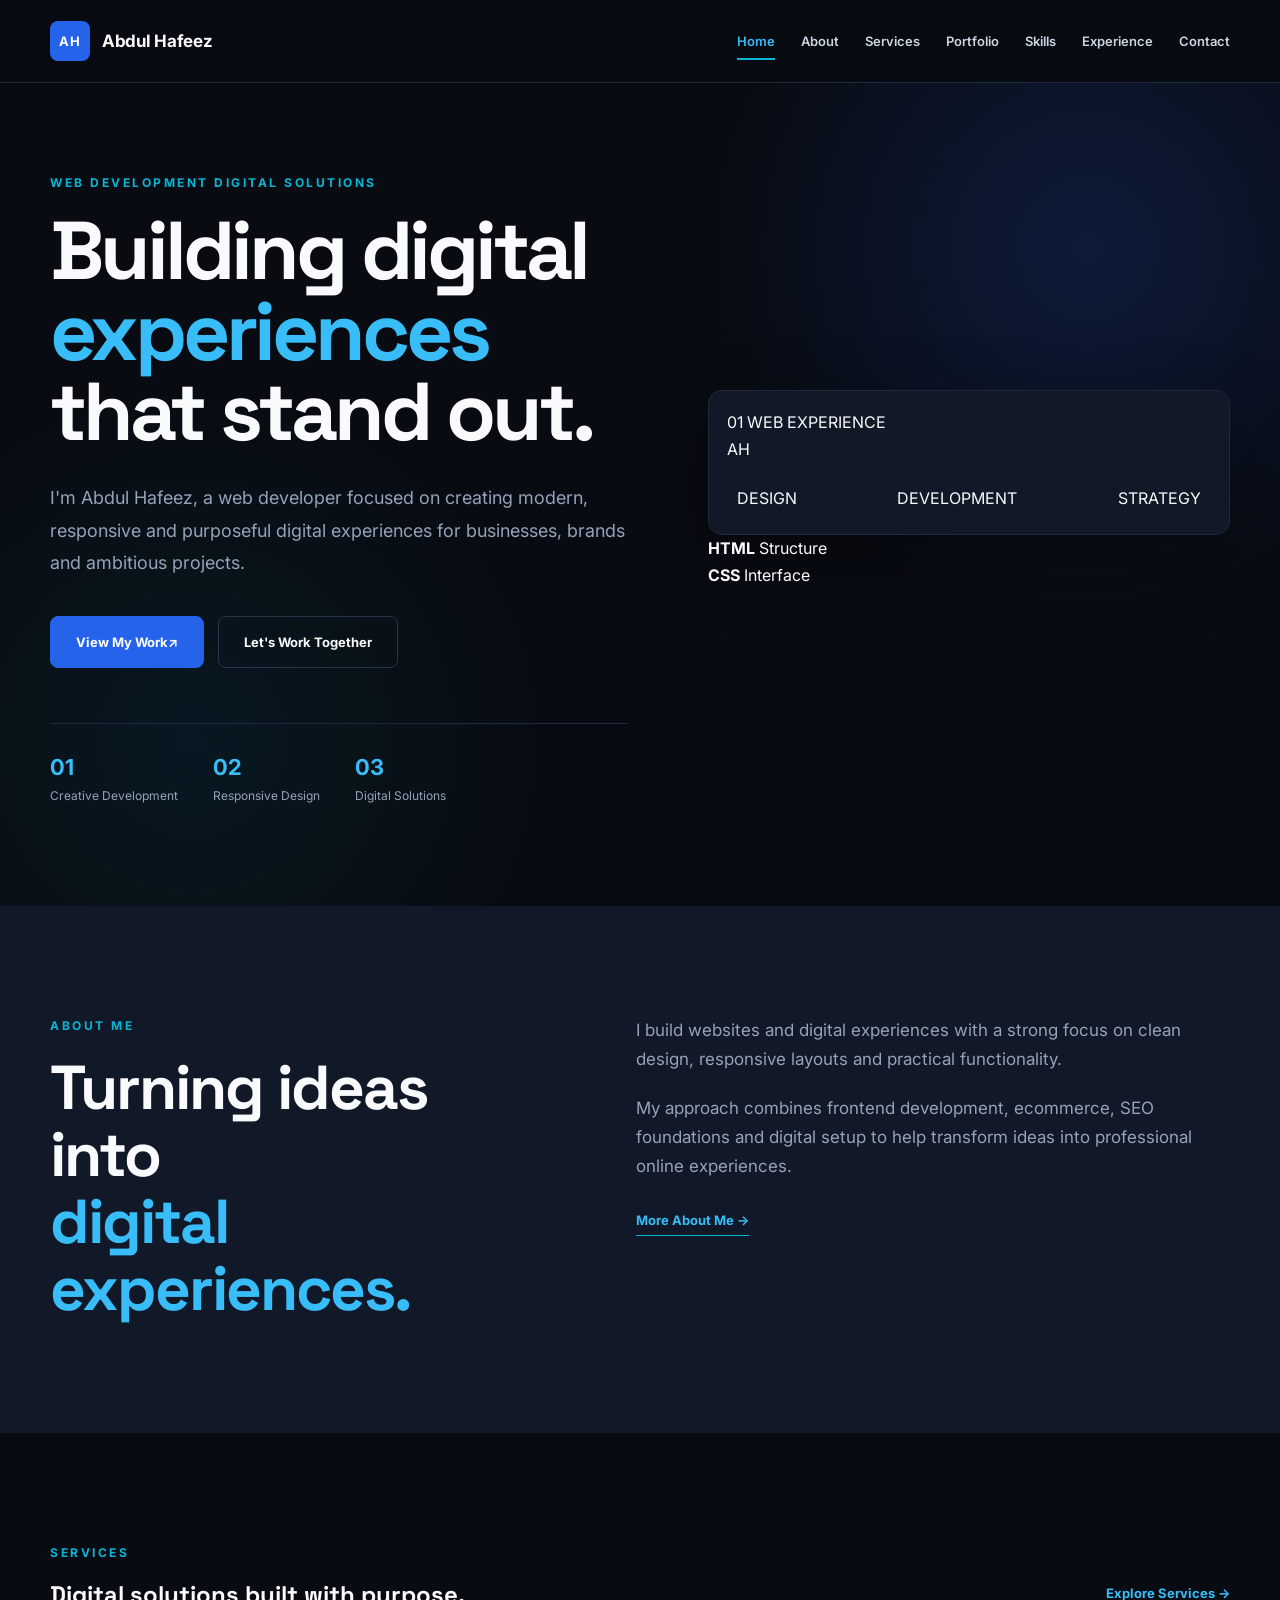
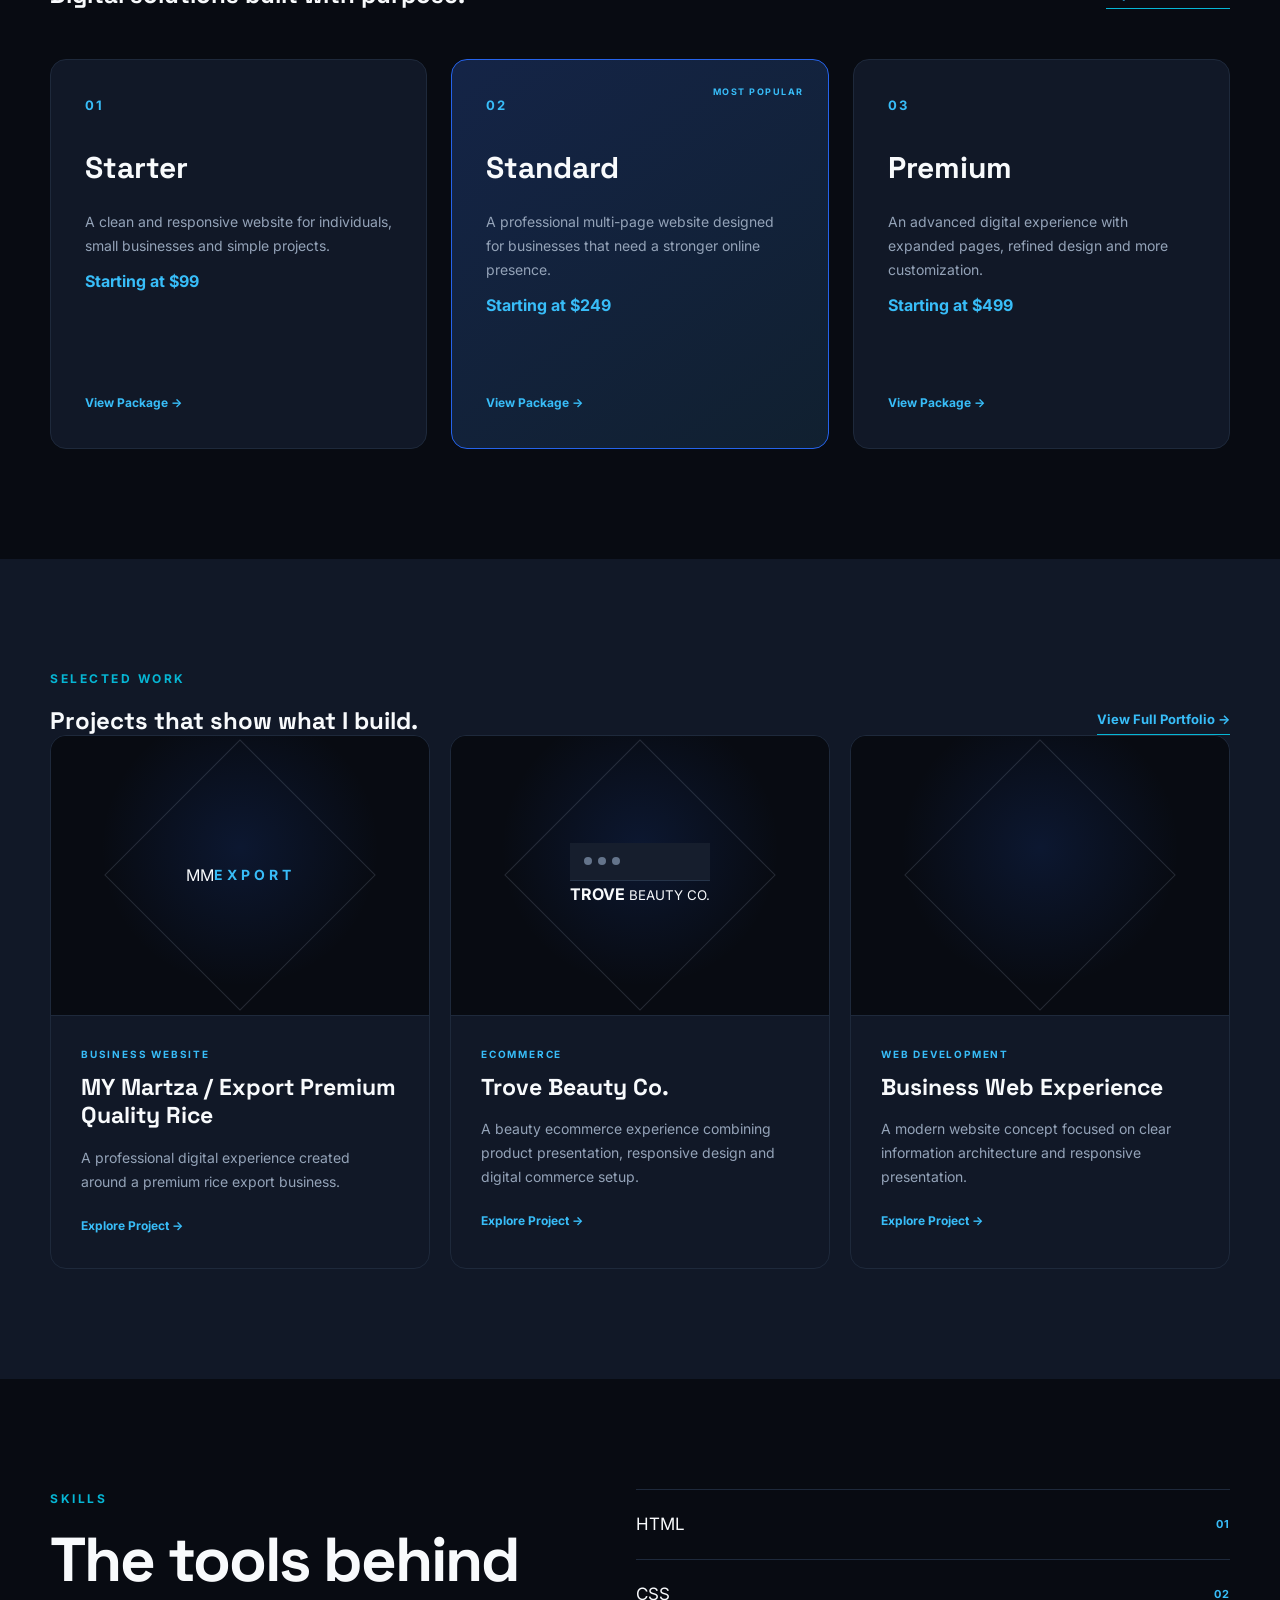
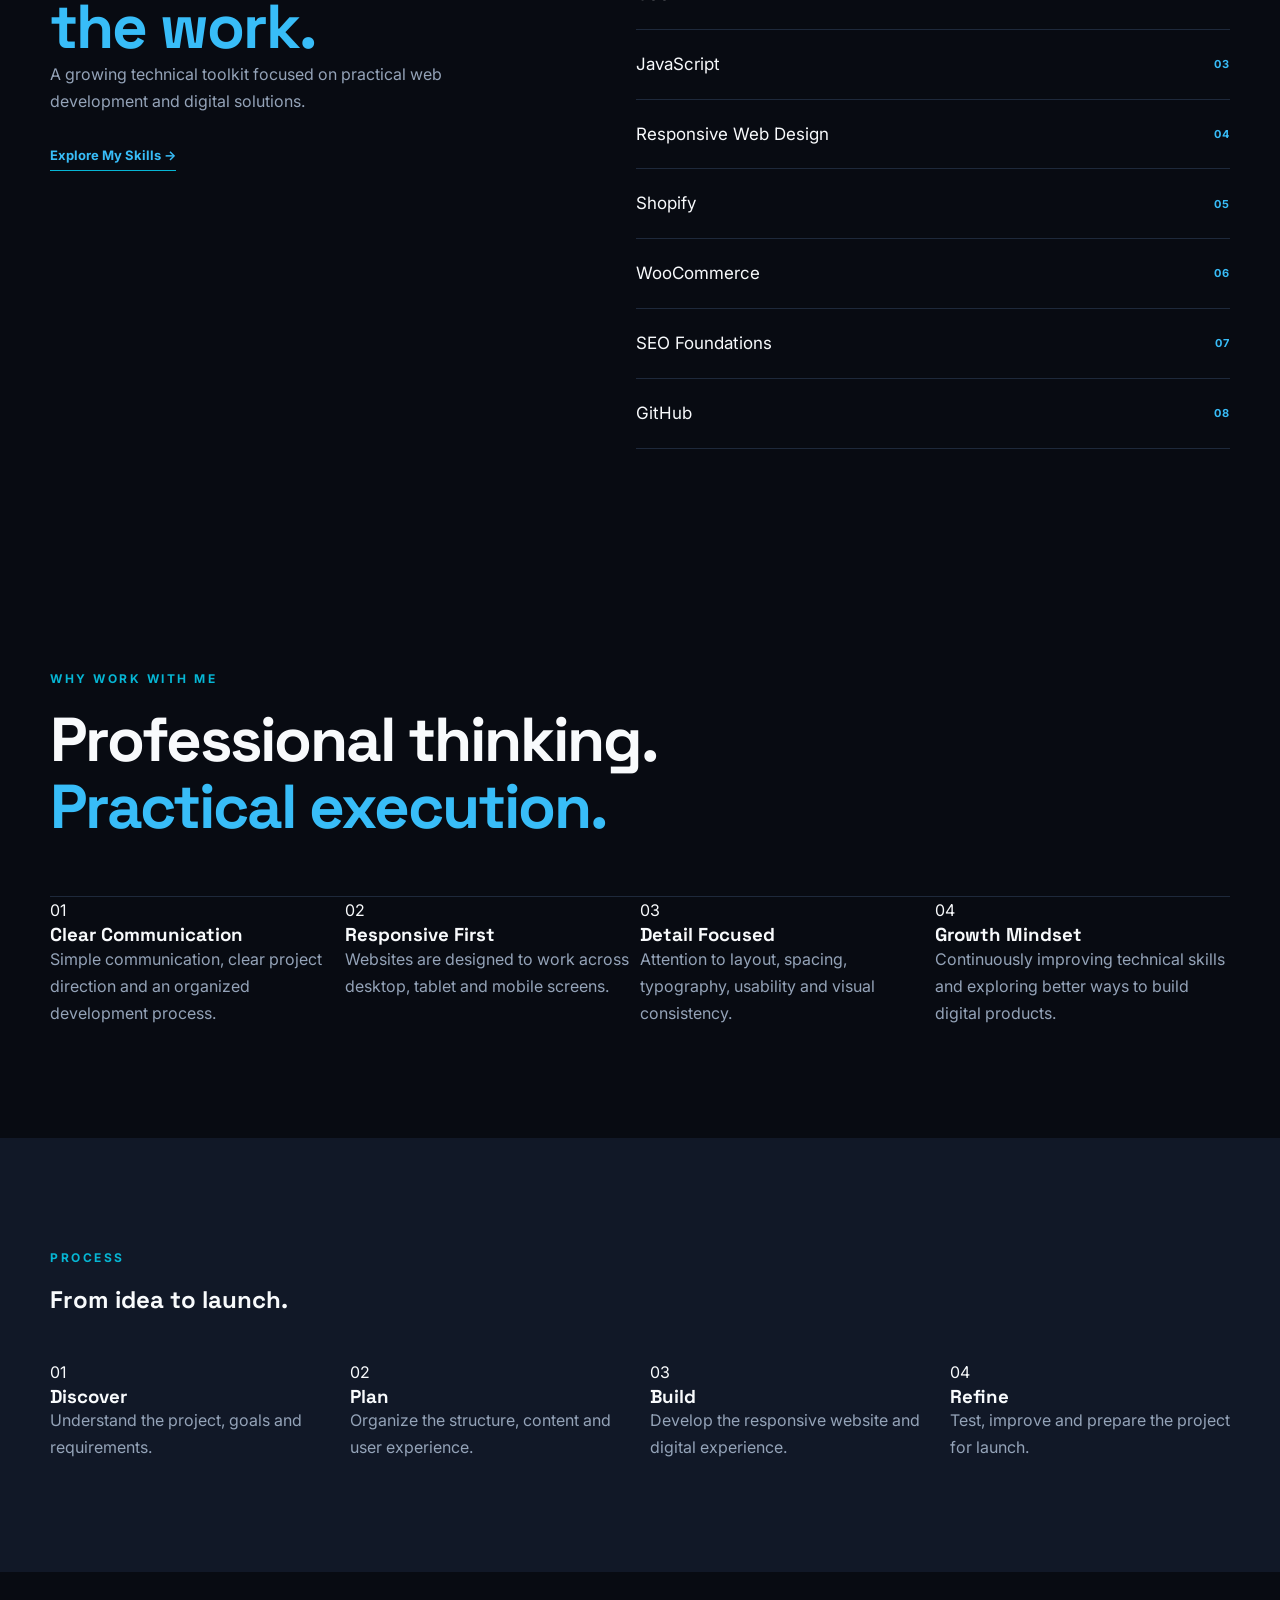
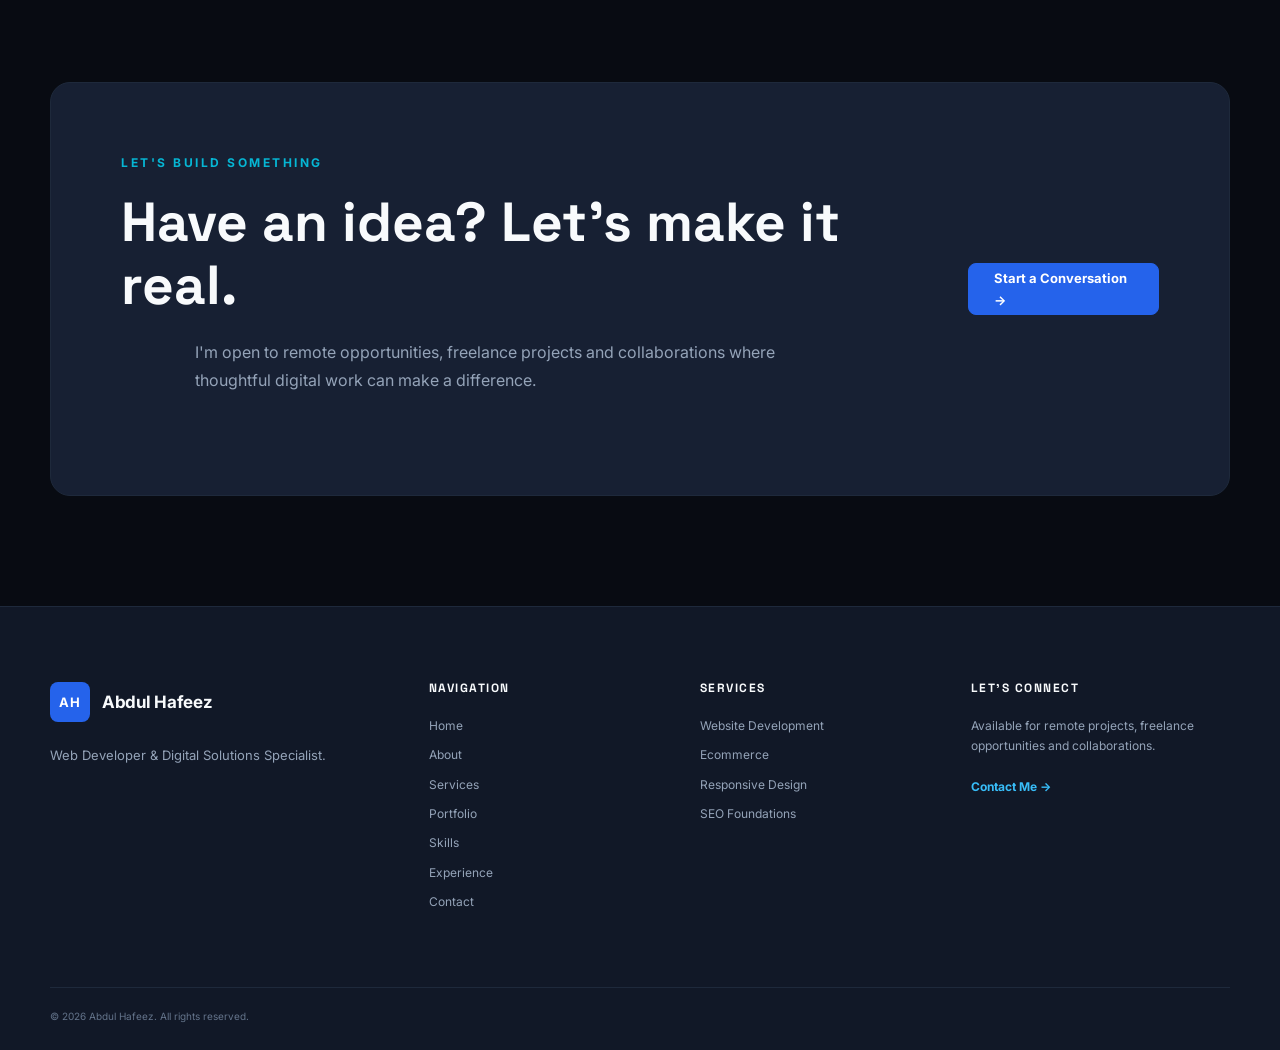
==== commit 25c8d592: "Update index.html" ====
--- a/index.html
+++ b/index.html
@@ -1,890 +1,1038 @@
-<!DOCTYPE html>
+<!doctype html>
 <html lang="en">
 <head>
-  <meta charset="UTF-8">
-  <meta name="viewport" content="width=device-width, initial-scale=1.0">
+  <meta charset="utf-8">
+
+  <meta name="viewport" content="width=device-width, initial-scale=1">
 
   <title>Abdul Hafeez | Web Developer & Digital Solutions Specialist</title>
 
-  <meta name="description" content="Abdul Hafeez is a web developer and digital solutions specialist creating modern, responsive and professional websites for businesses, brands and remote clients.">
-
-  <meta name="keywords" content="Abdul Hafeez, Web Developer, Website Development, Frontend Developer, HTML CSS JavaScript, Digital Marketing, Remote Web Developer, Portfolio">
+  <meta name="description"
+        content="Abdul Hafeez is a web developer and digital solutions specialist building modern, responsive websites and digital experiences for ambitious businesses.">
+
+  <meta name="keywords"
+        content="Abdul Hafeez, web developer, website development, responsive websites, Shopify, WooCommerce, SEO, digital solutions">
 
   <meta name="author" content="Abdul Hafeez">
   <meta name="robots" content="index, follow">
 
-  <meta property="og:title" content="Abdul Hafeez | Web Developer & Digital Solutions Specialist">
-  <meta property="og:description" content="Professional web development, digital solutions and modern responsive websites for businesses and remote clients.">
+  <meta property="og:title"
+        content="Abdul Hafeez | Web Developer & Digital Solutions Specialist">
+
+  <meta property="og:description"
+        content="Modern websites and digital solutions designed with clarity, performance and purpose.">
+
   <meta property="og:type" content="website">
 
-  <!-- Google Fonts -->
   <link rel="preconnect" href="https://fonts.googleapis.com">
   <link rel="preconnect" href="https://fonts.gstatic.com" crossorigin>
-  <link href="https://fonts.googleapis.com/css2?family=Inter:wght@400;500;600;700&family=Space+Grotesk:wght@400;500;600;700&display=swap" rel="stylesheet">
-
-  <!-- Master Stylesheet -->
+
+  <link href="https://fonts.googleapis.com/css2?family=Inter:wght@400;500;600;700;800&family=Space+Grotesk:wght@400;500;600;700&display=swap"
+        rel="stylesheet">
+
   <link rel="stylesheet" href="style.css">
 </head>
 
 <body>
 
-  <!-- =====================================================
-       HEADER
-  ====================================================== -->
-
-  <header class="site-header">
-
-    <div class="container nav-container">
-
-      <a href="index.html" class="brand" aria-label="Abdul Hafeez Home">
-        <span class="brand-mark">AH</span>
-        <span class="brand-name">Abdul Hafeez</span>
+<header class="site-header">
+
+  <div class="container nav-container">
+
+    <a href="index.html" class="brand" aria-label="Abdul Hafeez Home">
+
+      <span class="brand-mark">AH</span>
+
+      <span class="brand-name">
+        Abdul Hafeez
+      </span>
+
+    </a>
+
+    <button
+      class="menu-toggle"
+      type="button"
+      aria-label="Open navigation"
+      aria-expanded="false"
+      aria-controls="main-navigation">
+      ☰
+    </button>
+
+    <nav class="main-nav" id="main-navigation">
+
+      <a href="index.html" class="active">Home</a>
+
+      <a href="about.html">About</a>
+
+      <a href="services.html">Services</a>
+
+      <a href="portfolio.html">Portfolio</a>
+
+      <a href="skills.html">Skills</a>
+
+      <a href="experience.html">Experience</a>
+
+      <a href="contact.html">Contact</a>
+
+    </nav>
+
+  </div>
+
+</header>
+
+
+<main>
+
+
+<!-- =====================================================
+     HERO
+===================================================== -->
+
+<section class="hero">
+
+  <div class="container hero-grid">
+
+    <div class="hero-content">
+
+      <div class="eyebrow">
+        WEB DEVELOPMENT
+        <span></span>
+        DIGITAL SOLUTIONS
+      </div>
+
+      <h1>
+        Building digital
+        <span>experiences</span>
+        that stand out.
+      </h1>
+
+      <p class="hero-text">
+        I'm Abdul Hafeez, a web developer focused on creating
+        modern, responsive and purposeful digital experiences
+        for businesses, brands and ambitious projects.
+      </p>
+
+      <div class="hero-buttons">
+
+        <a href="portfolio.html" class="btn btn-primary">
+          View My Work
+          <span>↗</span>
+        </a>
+
+        <a href="contact.html" class="btn btn-secondary">
+          Let's Work Together
+        </a>
+
+      </div>
+
+      <div class="hero-trust">
+
+        <div>
+          <strong>01</strong>
+          <span>Creative Development</span>
+        </div>
+
+        <div>
+          <strong>02</strong>
+          <span>Responsive Design</span>
+        </div>
+
+        <div>
+          <strong>03</strong>
+          <span>Digital Solutions</span>
+        </div>
+
+      </div>
+
+    </div>
+
+
+    <!-- HERO VISUAL -->
+
+    <div class="hero-visual">
+
+      <div class="hero-card">
+
+        <div class="hero-card-top">
+
+          <span>01</span>
+
+          <span>WEB EXPERIENCE</span>
+
+        </div>
+
+        <div class="hero-card-main">
+
+          <div class="hero-card-symbol">
+            AH
+          </div>
+
+          <div class="hero-card-lines">
+
+            <span></span>
+            <span></span>
+            <span></span>
+
+          </div>
+
+        </div>
+
+        <div class="hero-card-bottom">
+
+          <span>DESIGN</span>
+          <span>DEVELOPMENT</span>
+          <span>STRATEGY</span>
+
+        </div>
+
+      </div>
+
+
+      <div class="floating-card floating-card-one">
+
+        <strong>HTML</strong>
+        <span>Structure</span>
+
+      </div>
+
+
+      <div class="floating-card floating-card-two">
+
+        <strong>CSS</strong>
+        <span>Interface</span>
+
+      </div>
+
+
+      <div class="red-orb"></div>
+
+    </div>
+
+  </div>
+
+</section>
+
+
+
+<!-- =====================================================
+     ABOUT PREVIEW
+===================================================== -->
+
+<section class="section about-preview">
+
+  <div class="container two-column">
+
+    <div>
+
+      <div class="section-label">
+        ABOUT ME
+      </div>
+
+      <h2>
+        Turning ideas into
+        <span>digital experiences.</span>
+      </h2>
+
+    </div>
+
+
+    <div class="about-preview-content">
+
+      <p>
+        I build websites and digital experiences with a strong
+        focus on clean design, responsive layouts and practical
+        functionality.
+      </p>
+
+      <p>
+        My approach combines frontend development, ecommerce,
+        SEO foundations and digital setup to help transform
+        ideas into professional online experiences.
+      </p>
+
+      <a href="about.html" class="text-link">
+        More About Me →
       </a>
 
-      <button
-        class="menu-toggle"
-        type="button"
-        aria-label="Open navigation"
-        aria-expanded="false"
-        aria-controls="main-navigation">
-        ☰
-      </button>
-
-      <nav class="main-nav" id="main-navigation">
-
-        <a href="index.html" class="active">Home</a>
-        <a href="about.html">About</a>
-        <a href="services.html">Services</a>
-        <a href="portfolio.html">Portfolio</a>
-        <a href="skills.html">Skills</a>
-        <a href="experience.html">Experience</a>
-        <a href="contact.html">Contact</a>
-
-      </nav>
-
-    </div>
-
-  </header>
-
-
-  <main>
-
-    <!-- =====================================================
-         HERO
-    ====================================================== -->
-
-    <section class="hero">
-
-      <div class="container hero-grid">
-
-        <div class="hero-content">
-
-          <p class="eyebrow">
-            WEB DEVELOPMENT • DIGITAL SOLUTIONS
+    </div>
+
+  </div>
+
+</section>
+
+
+
+<!-- =====================================================
+     SERVICES
+===================================================== -->
+
+<section class="section services-section">
+
+  <div class="container">
+
+    <div class="split-heading">
+
+      <div>
+
+        <div class="section-label">
+          SERVICES
+        </div>
+
+        <h2>
+          Digital solutions
+          <span>built with purpose.</span>
+        </h2>
+
+      </div>
+
+      <a href="services.html" class="text-link">
+        Explore Services →
+      </a>
+
+    </div>
+
+
+    <div class="service-grid">
+
+
+      <article class="service-card">
+
+        <div class="service-number">
+          01
+        </div>
+
+        <h3>
+          Starter
+        </h3>
+
+        <p>
+          A clean and responsive website for individuals,
+          small businesses and simple projects.
+        </p>
+
+        <div class="price">
+          Starting at $99
+        </div>
+
+        <a href="services.html">
+          View Package →
+        </a>
+
+      </article>
+
+
+
+      <article class="service-card featured">
+
+        <div class="service-number">
+          02
+        </div>
+
+        <div class="popular">
+          MOST POPULAR
+        </div>
+
+        <h3>
+          Standard
+        </h3>
+
+        <p>
+          A professional multi-page website designed for
+          businesses that need a stronger online presence.
+        </p>
+
+        <div class="price">
+          Starting at $249
+        </div>
+
+        <a href="services.html">
+          View Package →
+        </a>
+
+      </article>
+
+
+
+      <article class="service-card">
+
+        <div class="service-number">
+          03
+        </div>
+
+        <h3>
+          Premium
+        </h3>
+
+        <p>
+          An advanced digital experience with expanded pages,
+          refined design and more customization.
+        </p>
+
+        <div class="price">
+          Starting at $499
+        </div>
+
+        <a href="services.html">
+          View Package →
+        </a>
+
+      </article>
+
+
+    </div>
+
+  </div>
+
+</section>
+
+
+
+<!-- =====================================================
+     FEATURED WORK
+===================================================== -->
+
+<section class="section portfolio-preview">
+
+  <div class="container">
+
+    <div class="split-heading">
+
+      <div>
+
+        <div class="section-label">
+          SELECTED WORK
+        </div>
+
+        <h2>
+          Projects that
+          <span>show what I build.</span>
+        </h2>
+
+      </div>
+
+      <a href="portfolio.html" class="text-link">
+        View Full Portfolio →
+      </a>
+
+    </div>
+
+
+    <div class="project-grid">
+
+
+      <!-- PROJECT 1 -->
+
+      <article class="project-card">
+
+        <div class="project-visual project-red">
+
+          <div class="project-mark">
+            MM
+          </div>
+
+          <span>
+            EXPORT
+          </span>
+
+        </div>
+
+        <div class="project-info">
+
+          <div class="project-category">
+            BUSINESS WEBSITE
+          </div>
+
+          <h3>
+            MY Martza / Export Premium Quality Rice
+          </h3>
+
+          <p>
+            A professional digital experience created
+            around a premium rice export business.
           </p>
 
-          <h1>
-            Building modern digital experiences
-            <span>for ambitious businesses.</span>
-          </h1>
-
-          <p class="hero-text">
-            I'm <strong>Abdul Hafeez</strong>, a web developer focused on
-            creating clean, responsive and professional websites that help
-            businesses establish a stronger digital presence.
-          </p>
-
-          <div class="hero-buttons">
-
-            <a href="portfolio.html" class="btn btn-primary">
-              View My Work
-            </a>
-
-            <a href="contact.html" class="btn btn-secondary">
-              Let's Work Together
-            </a>
-
-          </div>
-
-          <div class="hero-trust">
-
-            <div>
-              <strong>01</strong>
-              <span>Professional Approach</span>
-            </div>
-
-            <div>
-              <strong>02</strong>
-              <span>Responsive Development</span>
-            </div>
-
-            <div>
-              <strong>03</strong>
-              <span>Remote Collaboration</span>
-            </div>
-
-          </div>
-
-        </div>
-
-
-        <!-- CODE SHOWCASE -->
-
-        <div class="hero-card">
-
-          <div class="code-window">
-
-            <div class="window-top">
+          <a href="portfolio.html">
+            Explore Project →
+          </a>
+
+        </div>
+
+      </article>
+
+
+
+      <!-- PROJECT 2 -->
+
+      <article class="project-card">
+
+        <div class="project-visual project-black">
+
+          <div class="project-browser">
+
+            <div class="browser-top">
               <span></span>
               <span></span>
               <span></span>
             </div>
 
-            <div class="code-content">
-
-              <p>
-                <span class="code-purple">const</span>
-                developer =
-                <span class="code-green">"Abdul Hafeez"</span>;
-              </p>
-
-              <p>
-                <span class="code-purple">const</span>
-                focus = [
-              </p>
-
-              <p class="indent">
-                <span class="code-green">"Web Development"</span>,
-              </p>
-
-              <p class="indent">
-                <span class="code-green">"Digital Solutions"</span>,
-              </p>
-
-              <p class="indent">
-                <span class="code-green">"Responsive Design"</span>,
-              </p>
-
-              <p class="indent">
-                <span class="code-green">"Business Websites"</span>
-              </p>
-
-              <p>];</p>
-
-              <br>
-
-              <p>
-                <span class="code-purple">return</span>
-                <span class="code-blue">results</span>;
-              </p>
+            <div class="browser-body">
+
+              <strong>
+                TROVE
+              </strong>
+
+              <small>
+                BEAUTY CO.
+              </small>
 
             </div>
 
           </div>
 
-          <div class="hero-card-bottom">
-
-            <div>
-              <small>AVAILABLE FOR</small>
-              <strong>Remote Projects</strong>
-            </div>
-
-            <div class="availability">
-              <span></span>
-              Available
-            </div>
-
+        </div>
+
+        <div class="project-info">
+
+          <div class="project-category">
+            ECOMMERCE
           </div>
 
-        </div>
-
-      </div>
-
-    </section>
-
-
-    <!-- =====================================================
-         ABOUT PREVIEW
-    ====================================================== -->
-
-    <section class="section about-preview">
-
-      <div class="container two-column">
-
-        <div>
-
-          <p class="section-label">
-            ABOUT ME
+          <h3>
+            Trove Beauty Co.
+          </h3>
+
+          <p>
+            A beauty ecommerce experience combining
+            product presentation, responsive design and
+            digital commerce setup.
           </p>
 
-          <h2>
-            Turning ideas into
-            <span>professional websites.</span>
-          </h2>
-
-        </div>
-
-        <div>
+          <a href="portfolio.html">
+            Explore Project →
+          </a>
+
+        </div>
+
+      </article>
+
+
+
+      <!-- PROJECT 3 -->
+
+      <article class="project-card">
+
+        <div class="project-visual project-outline">
+
+          <div class="business-layout">
+
+            <span></span>
+            <span></span>
+            <span></span>
+
+            <div></div>
+
+          </div>
+
+        </div>
+
+        <div class="project-info">
+
+          <div class="project-category">
+            WEB DEVELOPMENT
+          </div>
+
+          <h3>
+            Business Web Experience
+          </h3>
 
           <p>
-            I build modern web experiences with a focus on clean structure,
-            responsive layouts, usability and professional presentation.
+            A modern website concept focused on clear
+            information architecture and responsive presentation.
           </p>
 
-          <p>
-            My goal is simple: understand the business objective, create a
-            strong digital experience and deliver a website that looks
-            professional across desktop and mobile devices.
-          </p>
-
-          <a href="about.html" class="text-link">
-            More About Me →
+          <a href="portfolio.html">
+            Explore Project →
           </a>
 
         </div>
 
-      </div>
-
-    </section>
-
-
-    <!-- =====================================================
-         SERVICES
-    ====================================================== -->
-
-    <section class="section services-section">
-
-      <div class="container">
-
-        <div class="section-heading">
-
-          <p class="section-label">
-            SERVICES
-          </p>
-
-          <h2>
-            Digital solutions built
-            <span>around your goals.</span>
-          </h2>
-
-          <p>
-            Choose the level of support that matches your project.
-          </p>
-
-        </div>
-
-
-        <div class="service-grid">
-
-          <article class="service-card">
-
-            <span class="service-number">01</span>
-
-            <h3>Basic</h3>
-
-            <p class="price">
-              Starting from $99
-            </p>
-
-            <p>
-              A clean and professional website solution for individuals,
-              small businesses and simple online projects.
-            </p>
-
-            <a href="services.html">
-              Explore Service →
-            </a>
-
-          </article>
-
-
-          <article class="service-card featured">
-
-            <span class="service-number">02</span>
-
-            <p class="popular">
-              MOST POPULAR
-            </p>
-
-            <h3>Standard</h3>
-
-            <p class="price">
-              Starting from $249
-            </p>
-
-            <p>
-              A complete responsive website with professional structure,
-              multiple pages, SEO foundations and polished presentation.
-            </p>
-
-            <a href="services.html">
-              Explore Service →
-            </a>
-
-          </article>
-
-
-          <article class="service-card">
-
-            <span class="service-number">03</span>
-
-            <h3>Premium</h3>
-
-            <p class="price">
-              Starting from $499
-            </p>
-
-            <p>
-              An advanced business website experience designed for brands,
-              companies and organizations that need a stronger digital
-              presence.
-            </p>
-
-            <a href="services.html">
-              Explore Service →
-            </a>
-
-          </article>
-
-        </div>
-
-      </div>
-
-    </section>
-
-
-    <!-- =====================================================
-         FEATURED PORTFOLIO
-    ====================================================== -->
-
-    <section class="section portfolio-preview">
-
-      <div class="container">
-
-        <div class="section-heading split-heading">
-
-          <div>
-
-            <p class="section-label">
-              SELECTED WORK
-            </p>
-
-            <h2>
-              Projects that demonstrate
-              <span>practical development.</span>
-            </h2>
-
-          </div>
-
-          <a href="portfolio.html" class="btn btn-secondary">
-            View All Projects
-          </a>
-
-        </div>
-
-
-        <div class="project-grid">
-
-          <!-- PROJECT 01 -->
-
-          <article class="project-card">
-
-            <div class="project-visual martza">
-              <span>MY MARTZA</span>
-            </div>
-
-            <div class="project-info">
-
-              <p class="project-category">
-                BUSINESS WEBSITE
-              </p>
-
-              <h3>
-                MY Martza / Export Premium Quality Rice
-              </h3>
-
-              <p>
-                A professional business-focused web experience designed
-                around product presentation, brand credibility and clear
-                customer navigation.
-              </p>
-
-              <a href="portfolio.html">
-                View Case Study →
-              </a>
-
-            </div>
-
-          </article>
-
-
-          <!-- PROJECT 02 -->
-
-          <article class="project-card">
-
-            <div class="project-visual ecommerce">
-              <span>ECOMMERCE</span>
-            </div>
-
-            <div class="project-info">
-
-              <p class="project-category">
-                ECOMMERCE PROJECT
-              </p>
-
-              <h3>
-                Trove Beauty Co.
-              </h3>
-
-              <p>
-                A beauty ecommerce project focused on product presentation,
-                responsive storefront design, navigation, policies and
-                customer experience.
-              </p>
-
-              <a href="portfolio.html">
-                View Case Study →
-              </a>
-
-            </div>
-
-          </article>
-
-
-          <!-- PROJECT 03 -->
-
-          <article class="project-card">
-
-            <div class="project-visual web">
-              <span>WEB SOLUTION</span>
-            </div>
-
-            <div class="project-info">
-
-              <p class="project-category">
-                WEB DEVELOPMENT
-              </p>
-
-              <h3>
-                Business Web Experience
-              </h3>
-
-              <p>
-                A modern responsive website concept demonstrating structured
-                frontend development, usability and professional presentation.
-              </p>
-
-              <a href="portfolio.html">
-                View Case Study →
-              </a>
-
-            </div>
-
-          </article>
-
-        </div>
-
-      </div>
-
-    </section>
-
-
-    <!-- =====================================================
-         SKILLS
-    ====================================================== -->
-
-    <section class="section skills-preview">
-
-      <div class="container two-column">
-
-        <div>
-
-          <p class="section-label">
-            SKILLS & TECHNOLOGIES
-          </p>
-
-          <h2>
-            A practical toolkit for
-            <span>modern web projects.</span>
-          </h2>
-
-          <p>
-            I continuously develop my skills through practical projects,
-            real ecommerce work and hands-on website development.
-          </p>
-
-          <a href="skills.html" class="text-link">
-            Explore My Skills →
-          </a>
-
-        </div>
-
-
-        <div class="skills-list">
-
-          <div class="skill-item">
-            <span>HTML</span>
-            <strong>01</strong>
-          </div>
-
-          <div class="skill-item">
-            <span>CSS</span>
-            <strong>02</strong>
-          </div>
-
-          <div class="skill-item">
-            <span>JavaScript</span>
-            <strong>03</strong>
-          </div>
-
-          <div class="skill-item">
-            <span>Responsive Web Design</span>
-            <strong>04</strong>
-          </div>
-
-          <div class="skill-item">
-            <span>Shopify</span>
-            <strong>05</strong>
-          </div>
-
-          <div class="skill-item">
-            <span>SEO Foundations</span>
-            <strong>06</strong>
-          </div>
-
-          <div class="skill-item">
-            <span>Digital Marketing</span>
-            <strong>07</strong>
-          </div>
-
-          <div class="skill-item">
-            <span>GitHub</span>
-            <strong>08</strong>
-          </div>
-
-        </div>
-
-      </div>
-
-    </section>
-
-
-    <!-- =====================================================
-         WHY WORK WITH ME
-    ====================================================== -->
-
-    <section class="section why-section">
-
-      <div class="container">
-
-        <div class="section-heading">
-
-          <p class="section-label">
-            WHY WORK WITH ME
-          </p>
-
-          <h2>
-            Professional thinking behind
-            <span>every project.</span>
-          </h2>
-
-        </div>
-
-
-        <div class="why-grid">
-
-          <div class="why-item">
-
-            <span>01</span>
-
-            <h3>Business First</h3>
-
-            <p>
-              I focus on the purpose behind a website, not only its visual
-              appearance.
-            </p>
-
-          </div>
-
-
-          <div class="why-item">
-
-            <span>02</span>
-
-            <h3>Responsive by Design</h3>
-
-            <p>
-              Websites are structured to provide a strong experience across
-              desktop, tablet and mobile screens.
-            </p>
-
-          </div>
-
-
-          <div class="why-item">
-
-            <span>03</span>
-
-            <h3>Clear Communication</h3>
-
-            <p>
-              Project requirements, revisions and deliverables are kept clear
-              throughout the development process.
-            </p>
-
-          </div>
-
-
-          <div class="why-item">
-
-            <span>04</span>
-
-            <h3>Continuous Learning</h3>
-
-            <p>
-              I continuously improve my development and digital skills through
-              practical projects and real-world implementation.
-            </p>
-
-          </div>
-
-        </div>
-
-      </div>
-
-    </section>
-
-
-    <!-- =====================================================
-         PROCESS
-    ====================================================== -->
-
-    <section class="section process-section">
-
-      <div class="container">
-
-        <div class="section-heading">
-
-          <p class="section-label">
-            MY PROCESS
-          </p>
-
-          <h2>
-            From idea to
-            <span>finished website.</span>
-          </h2>
-
-        </div>
-
-
-        <div class="process-grid">
-
-          <div class="process-step">
-
-            <strong>01</strong>
-
-            <h3>Discover</h3>
-
-            <p>
-              Understand the business, audience, goals and project
-              requirements.
-            </p>
-
-          </div>
-
-
-          <div class="process-step">
-
-            <strong>02</strong>
-
-            <h3>Plan</h3>
-
-            <p>
-              Structure the pages, content, user journey and technical
-              requirements.
-            </p>
-
-          </div>
-
-
-          <div class="process-step">
-
-            <strong>03</strong>
-
-            <h3>Build</h3>
-
-            <p>
-              Develop the responsive website with clean and organized
-              frontend structure.
-            </p>
-
-          </div>
-
-
-          <div class="process-step">
-
-            <strong>04</strong>
-
-            <h3>Refine</h3>
-
-            <p>
-              Test, improve, revise and prepare the final website for launch.
-            </p>
-
-          </div>
-
-        </div>
-
-      </div>
-
-    </section>
-
-
-    <!-- =====================================================
-         FINAL CTA
-    ====================================================== -->
-
-    <section class="section experience-cta">
-
-      <div class="container cta-box">
-
-        <div>
-
-          <p class="section-label">
-            READY TO BUILD?
-          </p>
-
-          <h2>
-            Let's create something
-            <span>professional together.</span>
-          </h2>
-
-          <p>
-            Whether you need a business website, ecommerce experience or
-            digital solution, let's discuss your project.
-          </p>
-
-        </div>
-
-        <a href="contact.html" class="btn btn-primary">
-          Start a Conversation
-        </a>
-
-      </div>
-
-    </section>
-
-  </main>
-
-
-  <!-- =====================================================
-       FOOTER
-  ====================================================== -->
-
-  <footer class="site-footer">
-
-    <div class="container footer-grid">
-
-      <div class="footer-brand">
-
-        <a href="index.html" class="brand">
-          <span class="brand-mark">AH</span>
-          <span class="brand-name">Abdul Hafeez</span>
-        </a>
-
-        <p>
-          Web development and digital solutions for businesses,
-          brands and remote clients.
-        </p>
-
-      </div>
-
-
-      <div class="footer-links">
-
-        <h4>Navigation</h4>
-
-        <a href="index.html">Home</a>
-        <a href="about.html">About</a>
-        <a href="services.html">Services</a>
-        <a href="portfolio.html">Portfolio</a>
-        <a href="skills.html">Skills</a>
-        <a href="experience.html">Experience</a>
-        <a href="contact.html">Contact</a>
-
-      </div>
-
-
-      <div class="footer-links">
-
-        <h4>Services</h4>
-
-        <a href="services.html">Website Development</a>
-        <a href="services.html">Responsive Design</a>
-        <a href="services.html">Ecommerce Websites</a>
-        <a href="services.html">Digital Solutions</a>
-        <a href="services.html">SEO Foundations</a>
-
-      </div>
-
-
-      <div class="footer-contact">
-
-        <h4>Let's Connect</h4>
-
-        <p>
-          Available for remote opportunities,
-          freelance projects and professional collaborations.
-        </p>
-
-        <a href="contact.html" class="footer-contact-link">
-          Contact Abdul Hafeez →
-        </a>
-
-      </div>
-
-    </div>
-
-
-    <div class="container footer-bottom">
+      </article>
+
+
+    </div>
+
+  </div>
+
+</section>
+
+
+
+<!-- =====================================================
+     SKILLS
+===================================================== -->
+
+<section class="section skills-preview">
+
+  <div class="container two-column">
+
+    <div>
+
+      <div class="section-label">
+        SKILLS
+      </div>
+
+      <h2>
+        The tools behind
+        <span>the work.</span>
+      </h2>
 
       <p>
-        © 2026 Abdul Hafeez. All rights reserved.
+        A growing technical toolkit focused on practical
+        web development and digital solutions.
       </p>
 
+      <a href="skills.html" class="text-link">
+        Explore My Skills →
+      </a>
+
+    </div>
+
+
+    <div class="skills-list">
+
+      <div class="skill-item">
+        <span>HTML</span>
+        <strong>01</strong>
+      </div>
+
+      <div class="skill-item">
+        <span>CSS</span>
+        <strong>02</strong>
+      </div>
+
+      <div class="skill-item">
+        <span>JavaScript</span>
+        <strong>03</strong>
+      </div>
+
+      <div class="skill-item">
+        <span>Responsive Web Design</span>
+        <strong>04</strong>
+      </div>
+
+      <div class="skill-item">
+        <span>Shopify</span>
+        <strong>05</strong>
+      </div>
+
+      <div class="skill-item">
+        <span>WooCommerce</span>
+        <strong>06</strong>
+      </div>
+
+      <div class="skill-item">
+        <span>SEO Foundations</span>
+        <strong>07</strong>
+      </div>
+
+      <div class="skill-item">
+        <span>GitHub</span>
+        <strong>08</strong>
+      </div>
+
+    </div>
+
+  </div>
+
+</section>
+
+
+
+<!-- =====================================================
+     WHY WORK WITH ME
+===================================================== -->
+
+<section class="section why-section">
+
+  <div class="container">
+
+    <div class="section-heading">
+
+      <div class="section-label">
+        WHY WORK WITH ME
+      </div>
+
+      <h2>
+        Professional thinking.
+        <span>Practical execution.</span>
+      </h2>
+
+    </div>
+
+
+    <div class="why-grid">
+
+
+      <article class="why-card">
+
+        <span>01</span>
+
+        <h3>
+          Clear Communication
+        </h3>
+
+        <p>
+          Simple communication, clear project direction
+          and an organized development process.
+        </p>
+
+      </article>
+
+
+      <article class="why-card">
+
+        <span>02</span>
+
+        <h3>
+          Responsive First
+        </h3>
+
+        <p>
+          Websites are designed to work across desktop,
+          tablet and mobile screens.
+        </p>
+
+      </article>
+
+
+      <article class="why-card">
+
+        <span>03</span>
+
+        <h3>
+          Detail Focused
+        </h3>
+
+        <p>
+          Attention to layout, spacing, typography,
+          usability and visual consistency.
+        </p>
+
+      </article>
+
+
+      <article class="why-card">
+
+        <span>04</span>
+
+        <h3>
+          Growth Mindset
+        </h3>
+
+        <p>
+          Continuously improving technical skills and
+          exploring better ways to build digital products.
+        </p>
+
+      </article>
+
+
+    </div>
+
+  </div>
+
+</section>
+
+
+
+<!-- =====================================================
+     PROCESS
+===================================================== -->
+
+<section class="section process-section">
+
+  <div class="container">
+
+    <div class="split-heading">
+
+      <div>
+
+        <div class="section-label">
+          PROCESS
+        </div>
+
+        <h2>
+          From idea
+          <span>to launch.</span>
+        </h2>
+
+      </div>
+
+    </div>
+
+
+    <div class="process-grid">
+
+
+      <div class="process-item">
+
+        <span>01</span>
+
+        <h3>
+          Discover
+        </h3>
+
+        <p>
+          Understand the project, goals and requirements.
+        </p>
+
+      </div>
+
+
+      <div class="process-item">
+
+        <span>02</span>
+
+        <h3>
+          Plan
+        </h3>
+
+        <p>
+          Organize the structure, content and user experience.
+        </p>
+
+      </div>
+
+
+      <div class="process-item">
+
+        <span>03</span>
+
+        <h3>
+          Build
+        </h3>
+
+        <p>
+          Develop the responsive website and digital experience.
+        </p>
+
+      </div>
+
+
+      <div class="process-item">
+
+        <span>04</span>
+
+        <h3>
+          Refine
+        </h3>
+
+        <p>
+          Test, improve and prepare the project for launch.
+        </p>
+
+      </div>
+
+
+    </div>
+
+  </div>
+
+</section>
+
+
+
+<!-- =====================================================
+     FINAL CTA
+===================================================== -->
+
+<section class="section final-cta">
+
+  <div class="container">
+
+    <div class="cta-box">
+
+      <div>
+
+        <div class="section-label">
+          LET'S BUILD SOMETHING
+        </div>
+
+        <h2>
+          Have an idea?
+          <span>Let's make it real.</span>
+        </h2>
+
+        <p>
+          I'm open to remote opportunities, freelance projects
+          and collaborations where thoughtful digital work can
+          make a difference.
+        </p>
+
+      </div>
+
+      <a href="contact.html" class="btn btn-primary">
+        Start a Conversation →
+      </a>
+
+    </div>
+
+  </div>
+
+</section>
+
+
+</main>
+
+
+
+<!-- =====================================================
+     FOOTER
+===================================================== -->
+
+<footer class="site-footer">
+
+  <div class="container footer-grid">
+
+
+    <div class="footer-brand">
+
+      <a href="index.html" class="brand">
+
+        <span class="brand-mark">
+          AH
+        </span>
+
+        <span class="brand-name">
+          Abdul Hafeez
+        </span>
+
+      </a>
+
       <p>
-        Built with HTML, CSS & JavaScript.
+        Web Developer & Digital Solutions Specialist.
       </p>
 
     </div>
 
-  </footer>
-
-
-  <!-- =====================================================
-       MOBILE NAVIGATION
-  ====================================================== -->
-
-  <script>
-    const menuToggle = document.querySelector(".menu-toggle");
-    const mainNav = document.querySelector(".main-nav");
-
-    menuToggle.addEventListener("click", function () {
-      const isOpen = mainNav.classList.toggle("open");
-
-      menuToggle.setAttribute(
-        "aria-expanded",
-        isOpen ? "true" : "false"
-      );
+
+    <div class="footer-links">
+
+      <h4>
+        NAVIGATION
+      </h4>
+
+      <a href="index.html">Home</a>
+      <a href="about.html">About</a>
+      <a href="services.html">Services</a>
+      <a href="portfolio.html">Portfolio</a>
+      <a href="skills.html">Skills</a>
+      <a href="experience.html">Experience</a>
+      <a href="contact.html">Contact</a>
+
+    </div>
+
+
+    <div class="footer-links">
+
+      <h4>
+        SERVICES
+      </h4>
+
+      <a href="services.html">
+        Website Development
+      </a>
+
+      <a href="services.html">
+        Ecommerce
+      </a>
+
+      <a href="services.html">
+        Responsive Design
+      </a>
+
+      <a href="services.html">
+        SEO Foundations
+      </a>
+
+    </div>
+
+
+    <div class="footer-contact">
+
+      <h4>
+        LET'S CONNECT
+      </h4>
+
+      <p>
+        Available for remote projects,
+        freelance opportunities and collaborations.
+      </p>
+
+      <a href="contact.html" class="footer-contact-link">
+        Contact Me →
+      </a>
+
+    </div>
+
+
+  </div>
+
+
+  <div class="container">
+
+    <div class="footer-bottom">
+
+      © 2026 Abdul Hafeez. All rights reserved.
+
+    </div>
+
+  </div>
+
+</footer>
+
+
+
+<script>
+
+const menuToggle = document.querySelector(".menu-toggle");
+const mainNavigation = document.querySelector("#main-navigation");
+
+if (menuToggle && mainNavigation) {
+
+  menuToggle.addEventListener("click", function () {
+
+    const isOpen =
+      mainNavigation.classList.toggle("open");
+
+    menuToggle.setAttribute(
+      "aria-expanded",
+      isOpen ? "true" : "false"
+    );
+
+  });
+
+
+  mainNavigation
+    .querySelectorAll("a")
+    .forEach(function (link) {
+
+      link.addEventListener("click", function () {
+
+        mainNavigation.classList.remove("open");
+
+        menuToggle.setAttribute(
+          "aria-expanded",
+          "false"
+        );
+
+      });
+
     });
 
-    document.querySelectorAll(".main-nav a").forEach(function (link) {
-      link.addEventListener("click", function () {
-        mainNav.classList.remove("open");
-        menuToggle.setAttribute("aria-expanded", "false");
-      });
-    });
-  </script>
+}
+
+</script>
 
 </body>
 </html>
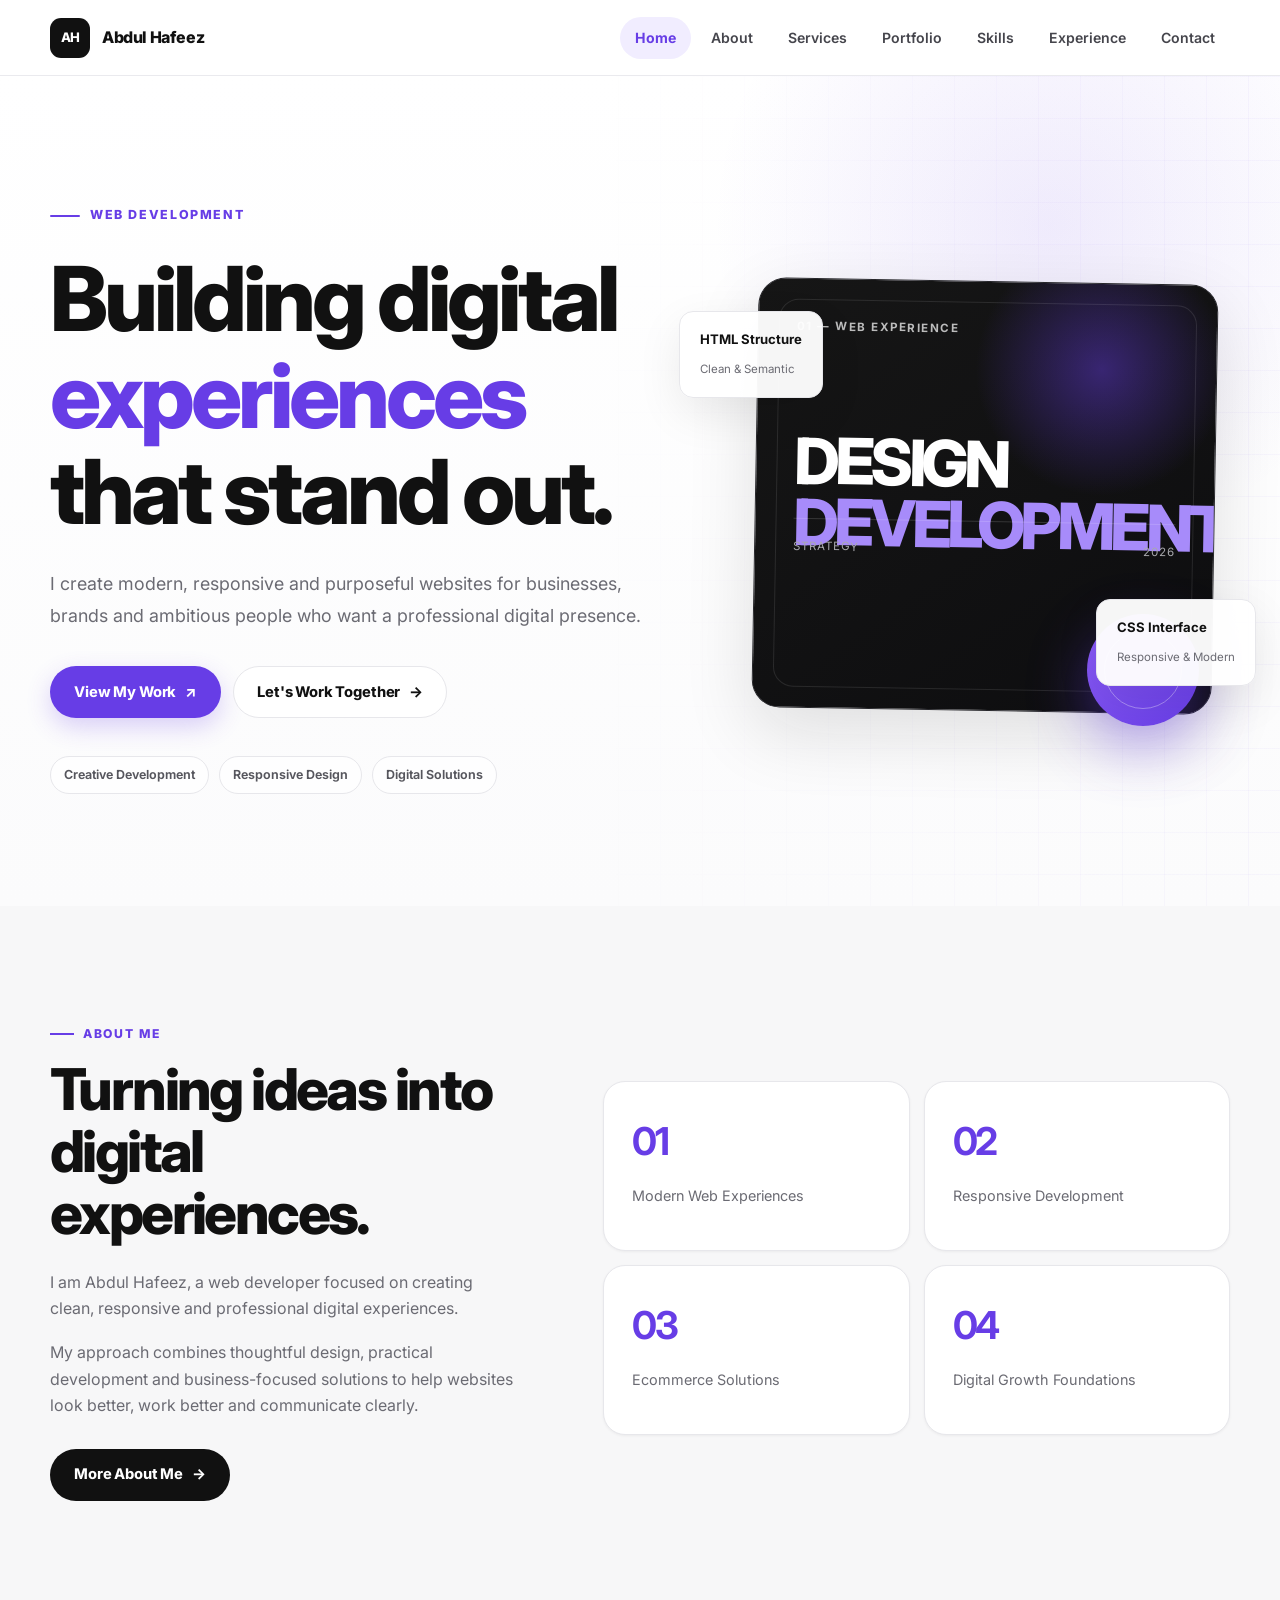
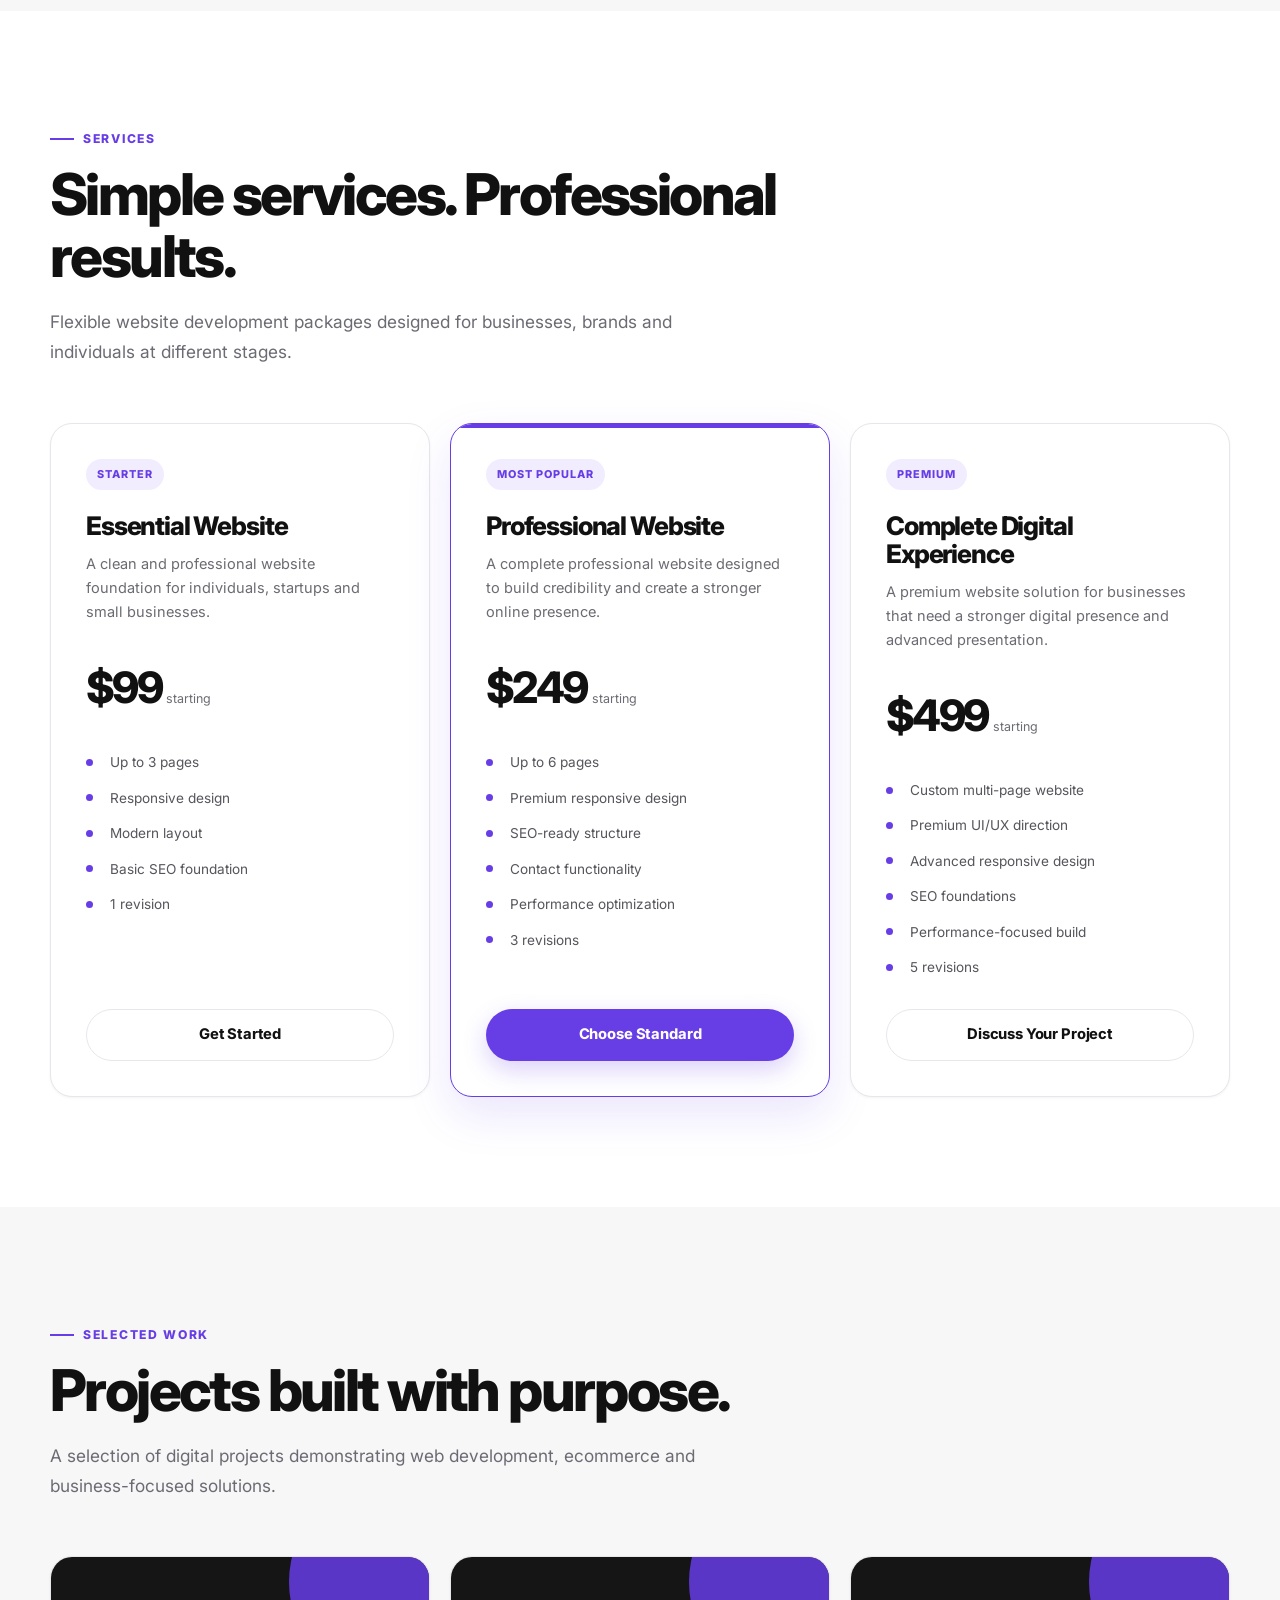
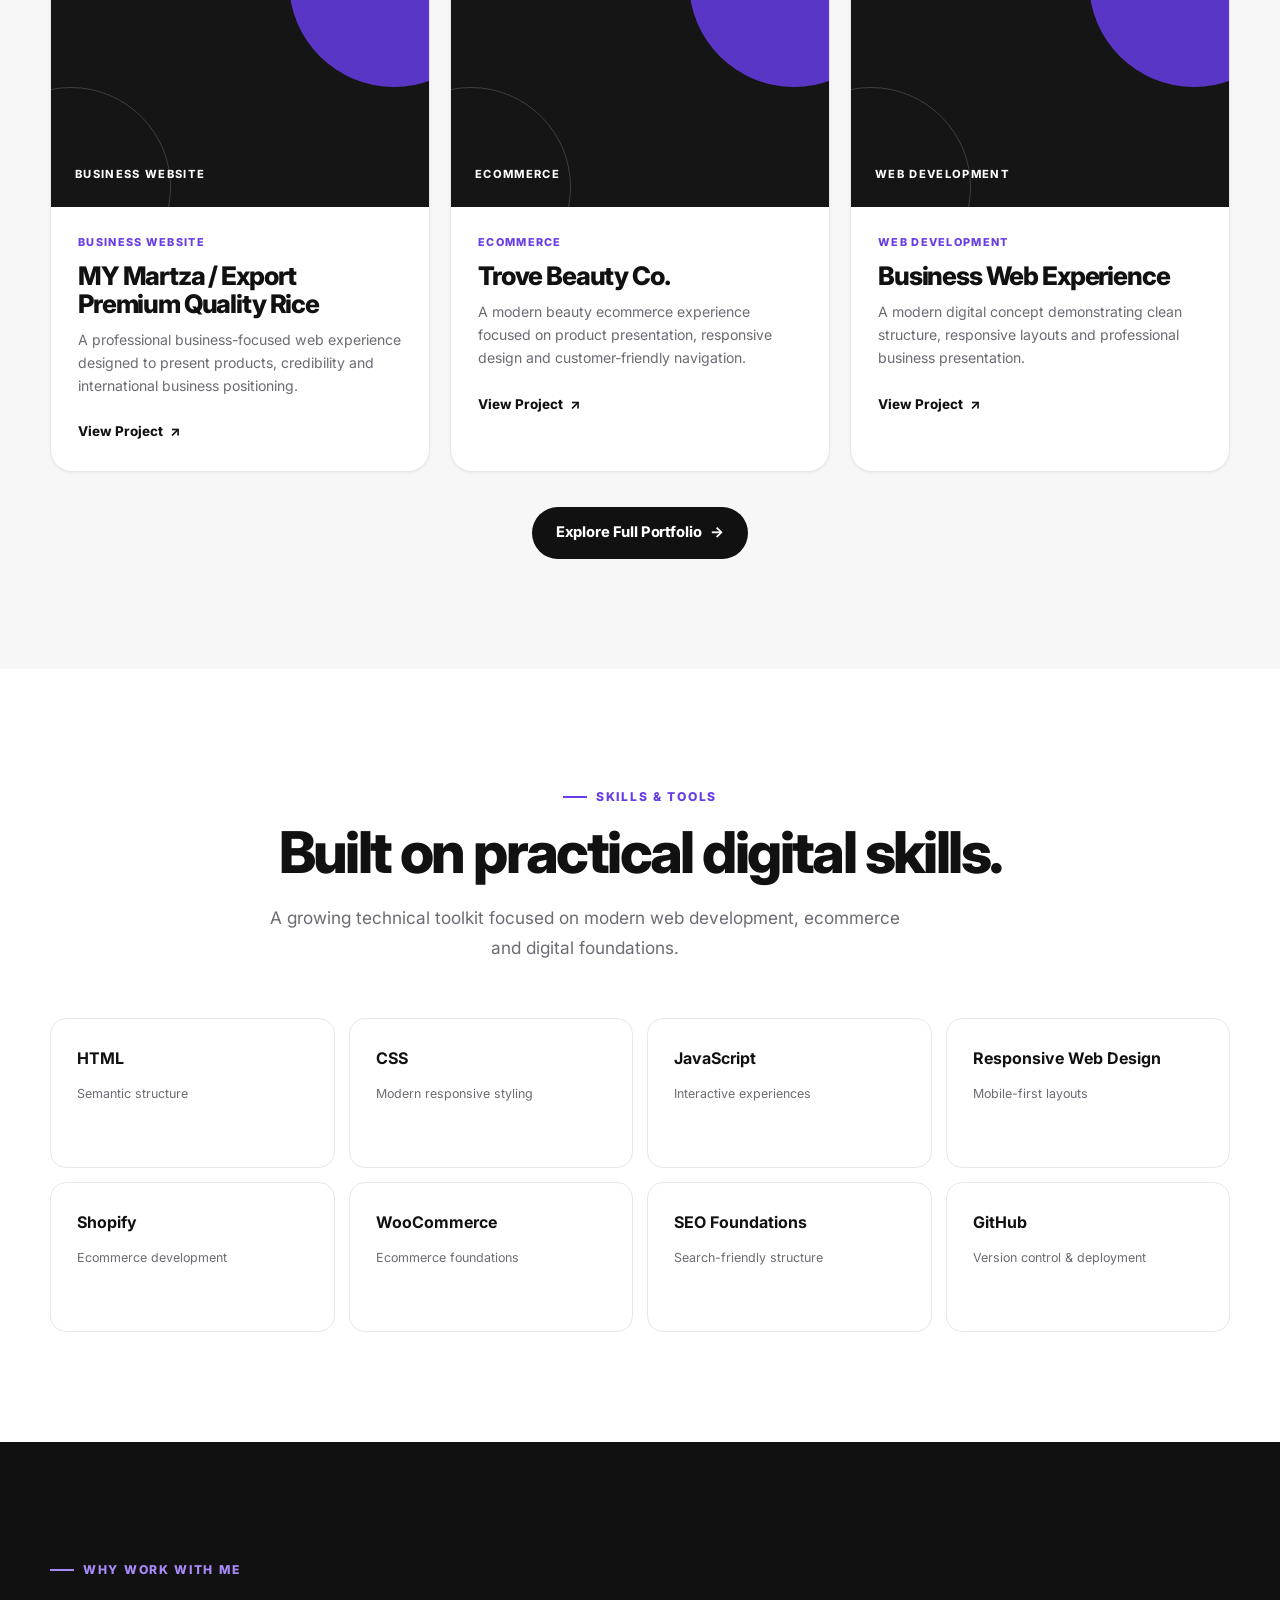
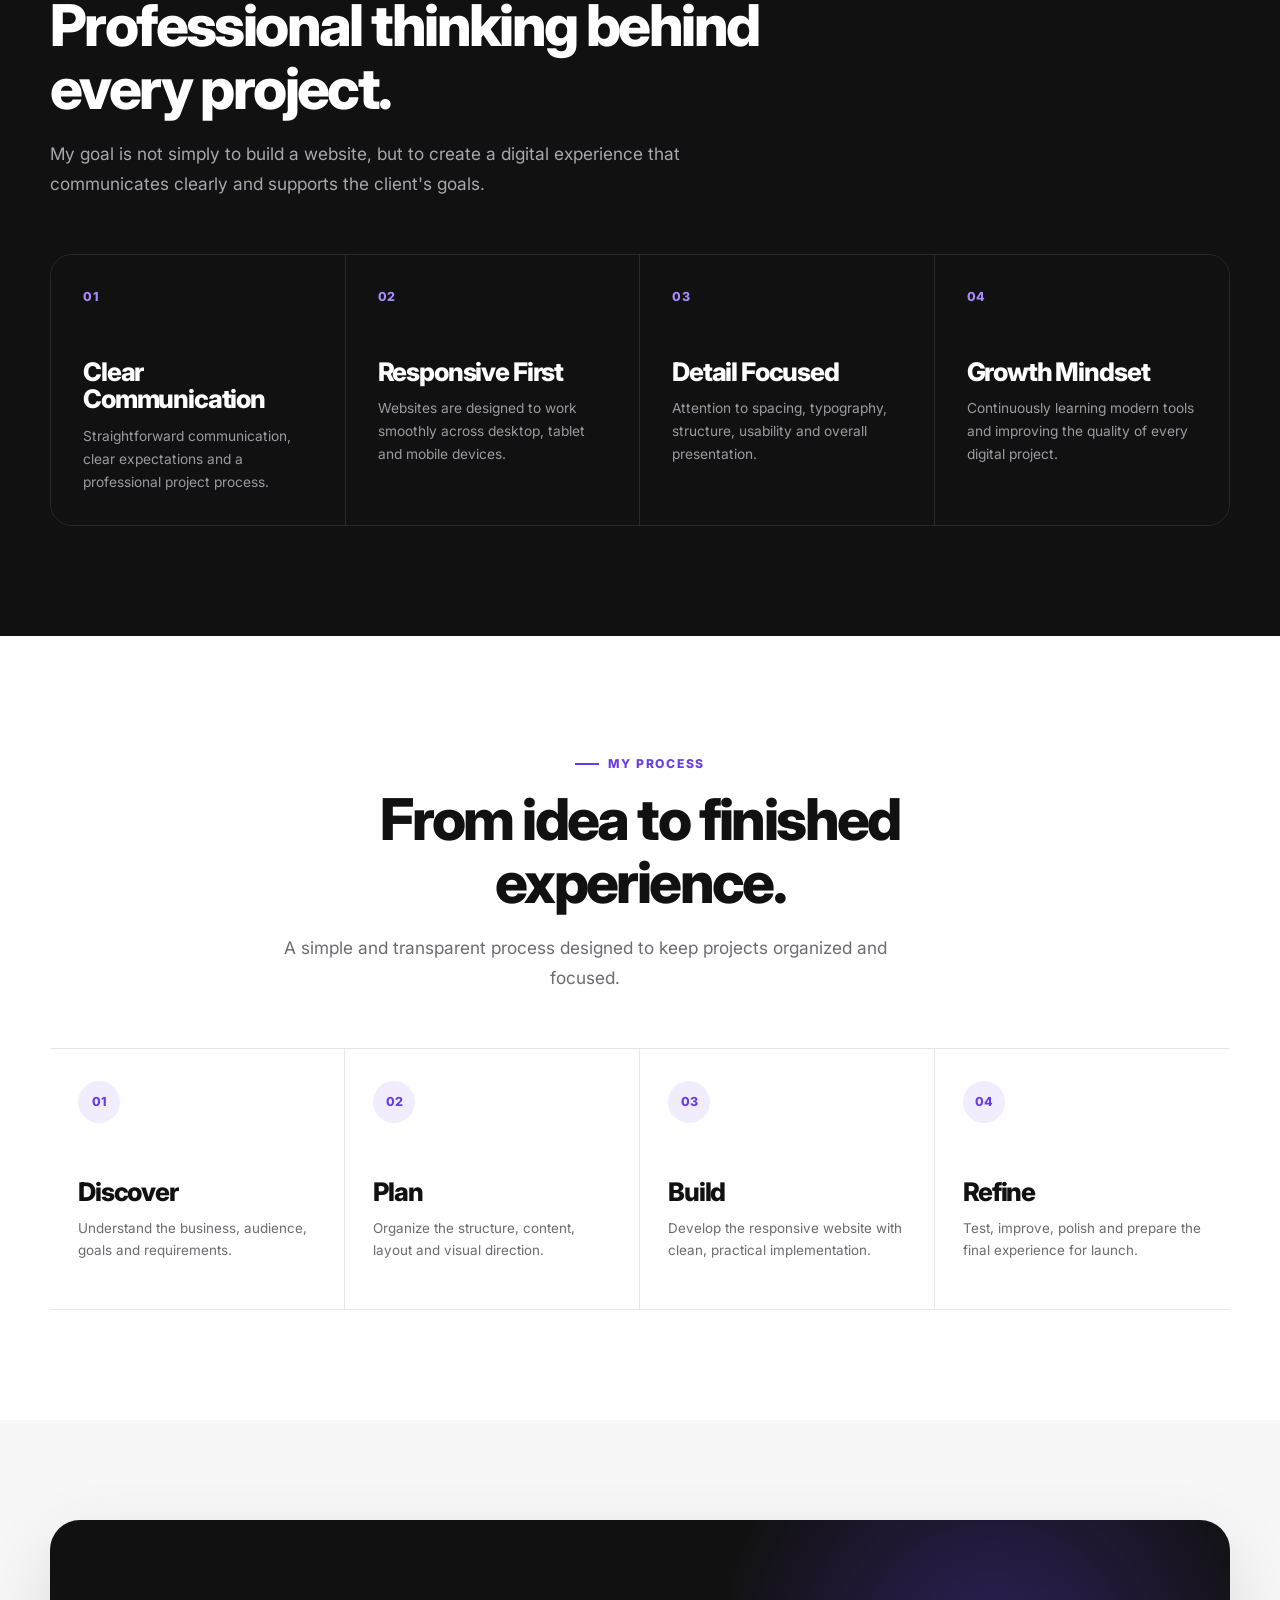
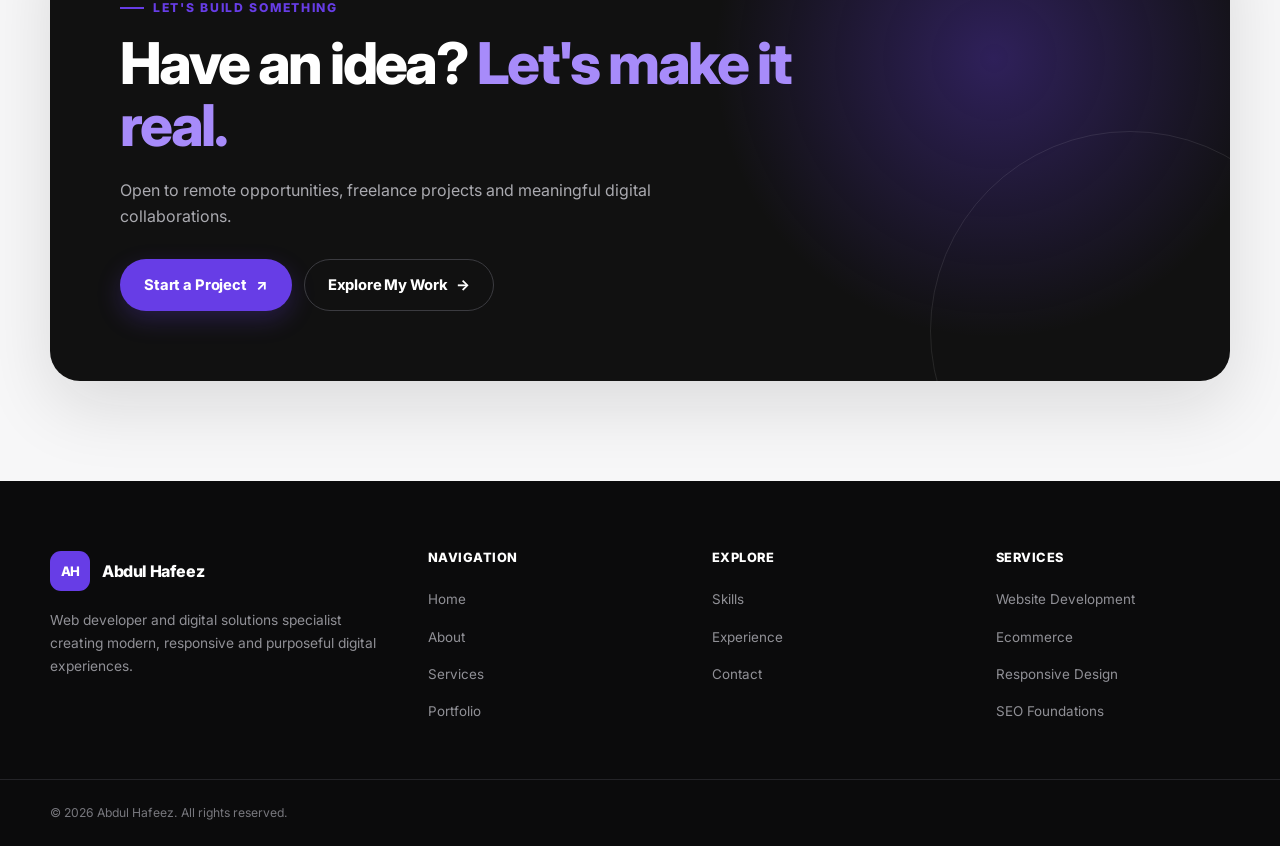
==== commit 54023896: "Update index.html" ====
--- a/index.html
+++ b/index.html
@@ -1,78 +1,117 @@
-<!doctype html>
+<!DOCTYPE html>
 <html lang="en">
 <head>
-  <meta charset="utf-8">
-
-  <meta name="viewport" content="width=device-width, initial-scale=1">
+  <meta charset="UTF-8">
+
+  <meta name="viewport" content="width=device-width, initial-scale=1.0">
 
   <title>Abdul Hafeez | Web Developer & Digital Solutions Specialist</title>
 
-  <meta name="description"
-        content="Abdul Hafeez is a web developer and digital solutions specialist building modern, responsive websites and digital experiences for ambitious businesses.">
-
-  <meta name="keywords"
-        content="Abdul Hafeez, web developer, website development, responsive websites, Shopify, WooCommerce, SEO, digital solutions">
+  <meta
+    name="description"
+    content="Abdul Hafeez is a web developer and digital solutions specialist creating modern, responsive and conversion-focused websites for businesses and ambitious brands."
+  >
+
+  <meta
+    name="keywords"
+    content="Abdul Hafeez, web developer, website development, responsive websites, Shopify, WooCommerce, SEO, digital solutions"
+  >
 
   <meta name="author" content="Abdul Hafeez">
+
   <meta name="robots" content="index, follow">
 
-  <meta property="og:title"
-        content="Abdul Hafeez | Web Developer & Digital Solutions Specialist">
-
-  <meta property="og:description"
-        content="Modern websites and digital solutions designed with clarity, performance and purpose.">
+  <!-- Open Graph -->
+  <meta
+    property="og:title"
+    content="Abdul Hafeez | Web Developer & Digital Solutions Specialist"
+  >
+
+  <meta
+    property="og:description"
+    content="Modern websites, ecommerce experiences and digital solutions built with purpose."
+  >
 
   <meta property="og:type" content="website">
 
+  <!-- Fonts -->
   <link rel="preconnect" href="https://fonts.googleapis.com">
+
   <link rel="preconnect" href="https://fonts.gstatic.com" crossorigin>
 
-  <link href="https://fonts.googleapis.com/css2?family=Inter:wght@400;500;600;700;800&family=Space+Grotesk:wght@400;500;600;700&display=swap"
-        rel="stylesheet">
-
+  <link
+    href="https://fonts.googleapis.com/css2?family=Inter:wght@400;500;600;700;800;900&display=swap"
+    rel="stylesheet"
+  >
+
+  <!-- Master stylesheet -->
   <link rel="stylesheet" href="style.css">
 </head>
 
+
 <body>
 
-<header class="site-header">
-
-  <div class="container nav-container">
+<!-- =======================================================
+     HEADER
+======================================================= -->
+
+<header>
+
+  <div class="container">
 
     <a href="index.html" class="brand" aria-label="Abdul Hafeez Home">
 
       <span class="brand-mark">AH</span>
 
-      <span class="brand-name">
-        Abdul Hafeez
-      </span>
+      <span>Abdul Hafeez</span>
 
     </a>
 
+
     <button
-      class="menu-toggle"
+      class="mobile-toggle"
       type="button"
       aria-label="Open navigation"
       aria-expanded="false"
-      aria-controls="main-navigation">
+      aria-controls="main-navigation"
+    >
       ☰
     </button>
 
-    <nav class="main-nav" id="main-navigation">
-
-      <a href="index.html" class="active">Home</a>
-
-      <a href="about.html">About</a>
-
-      <a href="services.html">Services</a>
-
-      <a href="portfolio.html">Portfolio</a>
-
-      <a href="skills.html">Skills</a>
-
-      <a href="experience.html">Experience</a>
-
-      <a href="contact.html">Contact</a>
+
+    <nav id="main-navigation" aria-label="Main navigation">
+
+      <ul>
+
+        <li>
+          <a href="index.html" class="active">Home</a>
+        </li>
+
+        <li>
+          <a href="about.html">About</a>
+        </li>
+
+        <li>
+          <a href="services.html">Services</a>
+        </li>
+
+        <li>
+          <a href="portfolio.html">Portfolio</a>
+        </li>
+
+        <li>
+          <a href="skills.html">Skills</a>
+        </li>
+
+        <li>
+          <a href="experience.html">Experience</a>
+        </li>
+
+        <li>
+          <a href="contact.html">Contact</a>
+        </li>
+
+      </ul>
 
     </nav>
 
@@ -84,21 +123,21 @@
 <main>
 
 
-<!-- =====================================================
+<!-- =======================================================
      HERO
-===================================================== -->
+======================================================= -->
 
 <section class="hero">
 
-  <div class="container hero-grid">
+  <div class="container">
+
 
     <div class="hero-content">
 
-      <div class="eyebrow">
-        WEB DEVELOPMENT
-        <span></span>
-        DIGITAL SOLUTIONS
-      </div>
+      <div class="hero-eyebrow">
+        Web Development
+      </div>
+
 
       <h1>
         Building digital
@@ -106,105 +145,99 @@
         that stand out.
       </h1>
 
-      <p class="hero-text">
-        I'm Abdul Hafeez, a web developer focused on creating
-        modern, responsive and purposeful digital experiences
-        for businesses, brands and ambitious projects.
+
+      <p class="hero-description">
+        I create modern, responsive and purposeful websites
+        for businesses, brands and ambitious people who want
+        a professional digital presence.
       </p>
 
-      <div class="hero-buttons">
+
+      <div class="hero-actions">
 
         <a href="portfolio.html" class="btn btn-primary">
           View My Work
-          <span>↗</span>
+          <span aria-hidden="true">↗</span>
         </a>
 
         <a href="contact.html" class="btn btn-secondary">
           Let's Work Together
+          <span aria-hidden="true">→</span>
         </a>
 
       </div>
 
+
       <div class="hero-trust">
 
-        <div>
-          <strong>01</strong>
-          <span>Creative Development</span>
-        </div>
-
-        <div>
-          <strong>02</strong>
-          <span>Responsive Design</span>
-        </div>
-
-        <div>
-          <strong>03</strong>
-          <span>Digital Solutions</span>
-        </div>
-
-      </div>
-
-    </div>
-
-
-    <!-- HERO VISUAL -->
-
-    <div class="hero-visual">
+        <span>Creative Development</span>
+
+        <span>Responsive Design</span>
+
+        <span>Digital Solutions</span>
+
+      </div>
+
+    </div>
+
+
+
+    <!-- HERO DIGITAL VISUAL -->
+
+    <div class="hero-visual" aria-hidden="true">
+
 
       <div class="hero-card">
 
-        <div class="hero-card-top">
-
-          <span>01</span>
-
-          <span>WEB EXPERIENCE</span>
-
-        </div>
-
-        <div class="hero-card-main">
-
-          <div class="hero-card-symbol">
-            AH
+        <div class="hero-card-content">
+
+          <div class="hero-card-label">
+            01 — WEB EXPERIENCE
           </div>
 
-          <div class="hero-card-lines">
-
-            <span></span>
-            <span></span>
-            <span></span>
+
+          <div class="hero-card-title">
+
+            DESIGN
+
+            <span>DEVELOPMENT</span>
 
           </div>
 
-        </div>
-
-        <div class="hero-card-bottom">
-
-          <span>DESIGN</span>
-          <span>DEVELOPMENT</span>
-          <span>STRATEGY</span>
-
-        </div>
-
-      </div>
-
-
-      <div class="floating-card floating-card-one">
-
-        <strong>HTML</strong>
-        <span>Structure</span>
-
-      </div>
-
-
-      <div class="floating-card floating-card-two">
-
-        <strong>CSS</strong>
-        <span>Interface</span>
-
-      </div>
-
-
-      <div class="red-orb"></div>
+
+          <div class="hero-card-bottom">
+
+            <span>STRATEGY</span>
+
+            <span>2026</span>
+
+          </div>
+
+        </div>
+
+      </div>
+
+
+      <div class="floating-card html">
+
+        <strong>HTML Structure</strong>
+
+        <span>Clean & Semantic</span>
+
+      </div>
+
+
+      <div class="floating-card css">
+
+        <strong>CSS Interface</strong>
+
+        <span>Responsive & Modern</span>
+
+      </div>
+
+
+      <div class="hero-orb"></div>
+
 
     </div>
 
@@ -214,166 +247,294 @@
 
 
 
-<!-- =====================================================
+<!-- =======================================================
      ABOUT PREVIEW
-===================================================== -->
-
-<section class="section about-preview">
-
-  <div class="container two-column">
-
-    <div>
+======================================================= -->
+
+<section class="about-preview section">
+
+  <div class="container">
+
+
+    <div class="about-preview-content">
 
       <div class="section-label">
-        ABOUT ME
-      </div>
+        About Me
+      </div>
+
 
       <h2>
         Turning ideas into
-        <span>digital experiences.</span>
+        digital experiences.
       </h2>
 
-    </div>
-
-
-    <div class="about-preview-content">
 
       <p>
-        I build websites and digital experiences with a strong
-        focus on clean design, responsive layouts and practical
-        functionality.
+        I am Abdul Hafeez, a web developer focused on creating
+        clean, responsive and professional digital experiences.
       </p>
 
+
       <p>
-        My approach combines frontend development, ecommerce,
-        SEO foundations and digital setup to help transform
-        ideas into professional online experiences.
+        My approach combines thoughtful design, practical
+        development and business-focused solutions to help
+        websites look better, work better and communicate
+        clearly.
       </p>
 
-      <a href="about.html" class="text-link">
-        More About Me →
+
+      <a href="about.html" class="btn btn-dark">
+        More About Me
+        <span aria-hidden="true">→</span>
       </a>
 
     </div>
 
+
+
+    <div class="about-stats">
+
+
+      <div class="about-stat">
+
+        <strong>01</strong>
+
+        <span>
+          Modern Web Experiences
+        </span>
+
+      </div>
+
+
+      <div class="about-stat">
+
+        <strong>02</strong>
+
+        <span>
+          Responsive Development
+        </span>
+
+      </div>
+
+
+      <div class="about-stat">
+
+        <strong>03</strong>
+
+        <span>
+          Ecommerce Solutions
+        </span>
+
+      </div>
+
+
+      <div class="about-stat">
+
+        <strong>04</strong>
+
+        <span>
+          Digital Growth Foundations
+        </span>
+
+      </div>
+
+
+    </div>
+
   </div>
 
 </section>
 
 
 
-<!-- =====================================================
+<!-- =======================================================
      SERVICES
-===================================================== -->
-
-<section class="section services-section">
+======================================================= -->
+
+<section class="services section">
 
   <div class="container">
 
-    <div class="split-heading">
-
-      <div>
-
-        <div class="section-label">
-          SERVICES
-        </div>
-
-        <h2>
-          Digital solutions
-          <span>built with purpose.</span>
-        </h2>
-
-      </div>
-
-      <a href="services.html" class="text-link">
-        Explore Services →
-      </a>
-
-    </div>
-
-
-    <div class="service-grid">
-
+
+    <div class="section-heading">
+
+      <div class="section-label">
+        Services
+      </div>
+
+
+      <h2>
+        Simple services.
+        Professional results.
+      </h2>
+
+
+      <p>
+        Flexible website development packages designed for
+        businesses, brands and individuals at different stages.
+      </p>
+
+    </div>
+
+
+
+    <div class="services-grid">
+
+
+      <!-- STARTER -->
 
       <article class="service-card">
 
-        <div class="service-number">
-          01
-        </div>
+        <div class="service-badge">
+          Starter
+        </div>
+
 
         <h3>
-          Starter
+          Essential Website
         </h3>
 
+
         <p>
-          A clean and responsive website for individuals,
-          small businesses and simple projects.
+          A clean and professional website foundation for
+          individuals, startups and small businesses.
         </p>
 
-        <div class="price">
-          Starting at $99
-        </div>
-
-        <a href="services.html">
-          View Package →
+
+        <div class="service-price">
+
+          <strong>$99</strong>
+
+          <span>starting</span>
+
+        </div>
+
+
+        <ul class="service-features">
+
+          <li>Up to 3 pages</li>
+
+          <li>Responsive design</li>
+
+          <li>Modern layout</li>
+
+          <li>Basic SEO foundation</li>
+
+          <li>1 revision</li>
+
+        </ul>
+
+
+        <a href="contact.html" class="btn btn-secondary">
+          Get Started
         </a>
 
       </article>
 
 
 
+      <!-- STANDARD -->
+
       <article class="service-card featured">
 
-        <div class="service-number">
-          02
-        </div>
-
-        <div class="popular">
-          MOST POPULAR
-        </div>
+        <div class="service-badge">
+          Most Popular
+        </div>
+
 
         <h3>
-          Standard
+          Professional Website
         </h3>
 
+
         <p>
-          A professional multi-page website designed for
-          businesses that need a stronger online presence.
+          A complete professional website designed to build
+          credibility and create a stronger online presence.
         </p>
 
-        <div class="price">
-          Starting at $249
-        </div>
-
-        <a href="services.html">
-          View Package →
+
+        <div class="service-price">
+
+          <strong>$249</strong>
+
+          <span>starting</span>
+
+        </div>
+
+
+        <ul class="service-features">
+
+          <li>Up to 6 pages</li>
+
+          <li>Premium responsive design</li>
+
+          <li>SEO-ready structure</li>
+
+          <li>Contact functionality</li>
+
+          <li>Performance optimization</li>
+
+          <li>3 revisions</li>
+
+        </ul>
+
+
+        <a href="contact.html" class="btn btn-primary">
+          Choose Standard
         </a>
 
       </article>
 
 
 
+      <!-- PREMIUM -->
+
       <article class="service-card">
 
-        <div class="service-number">
-          03
-        </div>
+        <div class="service-badge">
+          Premium
+        </div>
+
 
         <h3>
-          Premium
+          Complete Digital Experience
         </h3>
 
+
         <p>
-          An advanced digital experience with expanded pages,
-          refined design and more customization.
+          A premium website solution for businesses that need
+          a stronger digital presence and advanced presentation.
         </p>
 
-        <div class="price">
-          Starting at $499
-        </div>
-
-        <a href="services.html">
-          View Package →
+
+        <div class="service-price">
+
+          <strong>$499</strong>
+
+          <span>starting</span>
+
+        </div>
+
+
+        <ul class="service-features">
+
+          <li>Custom multi-page website</li>
+
+          <li>Premium UI/UX direction</li>
+
+          <li>Advanced responsive design</li>
+
+          <li>SEO foundations</li>
+
+          <li>Performance-focused build</li>
+
+          <li>5 revisions</li>
+
+        </ul>
+
+
+        <a href="contact.html" class="btn btn-secondary">
+          Discuss Your Project
         </a>
 
       </article>
@@ -387,72 +548,75 @@
 
 
 
-<!-- =====================================================
-     FEATURED WORK
-===================================================== -->
-
-<section class="section portfolio-preview">
+<!-- =======================================================
+     FEATURED PORTFOLIO
+======================================================= -->
+
+<section class="portfolio-preview section">
 
   <div class="container">
 
-    <div class="split-heading">
-
-      <div>
-
-        <div class="section-label">
-          SELECTED WORK
-        </div>
-
-        <h2>
-          Projects that
-          <span>show what I build.</span>
-        </h2>
-
-      </div>
-
-      <a href="portfolio.html" class="text-link">
-        View Full Portfolio →
-      </a>
-
-    </div>
-
-
-    <div class="project-grid">
-
-
-      <!-- PROJECT 1 -->
+
+    <div class="section-heading">
+
+      <div class="section-label">
+        Selected Work
+      </div>
+
+
+      <h2>
+        Projects built with
+        purpose.
+      </h2>
+
+
+      <p>
+        A selection of digital projects demonstrating web
+        development, ecommerce and business-focused solutions.
+      </p>
+
+    </div>
+
+
+
+    <div class="portfolio-grid">
+
+
+      <!-- MY MARTZA -->
 
       <article class="project-card">
 
-        <div class="project-visual project-red">
-
-          <div class="project-mark">
-            MM
-          </div>
+        <div class="project-visual">
 
           <span>
-            EXPORT
+            BUSINESS WEBSITE
           </span>
 
         </div>
 
+
         <div class="project-info">
 
-          <div class="project-category">
-            BUSINESS WEBSITE
-          </div>
+          <span class="project-category">
+            Business Website
+          </span>
+
 
           <h3>
             MY Martza / Export Premium Quality Rice
           </h3>
 
+
           <p>
-            A professional digital experience created
-            around a premium rice export business.
+            A professional business-focused web experience
+            designed to present products, credibility and
+            international business positioning.
           </p>
 
-          <a href="portfolio.html">
-            Explore Project →
+
+          <a href="portfolio.html" class="project-link">
+            View Project
+            <span aria-hidden="true">↗</span>
           </a>
 
         </div>
@@ -461,54 +625,41 @@
 
 
 
-      <!-- PROJECT 2 -->
+      <!-- TROVE BEAUTY -->
 
       <article class="project-card">
 
-        <div class="project-visual project-black">
-
-          <div class="project-browser">
-
-            <div class="browser-top">
-              <span></span>
-              <span></span>
-              <span></span>
-            </div>
-
-            <div class="browser-body">
-
-              <strong>
-                TROVE
-              </strong>
-
-              <small>
-                BEAUTY CO.
-              </small>
-
-            </div>
-
-          </div>
-
-        </div>
+        <div class="project-visual">
+
+          <span>
+            ECOMMERCE
+          </span>
+
+        </div>
+
 
         <div class="project-info">
 
-          <div class="project-category">
-            ECOMMERCE
-          </div>
+          <span class="project-category">
+            Ecommerce
+          </span>
+
 
           <h3>
             Trove Beauty Co.
           </h3>
 
+
           <p>
-            A beauty ecommerce experience combining
+            A modern beauty ecommerce experience focused on
             product presentation, responsive design and
-            digital commerce setup.
+            customer-friendly navigation.
           </p>
 
-          <a href="portfolio.html">
-            Explore Project →
+
+          <a href="portfolio.html" class="project-link">
+            View Project
+            <span aria-hidden="true">↗</span>
           </a>
 
         </div>
@@ -517,41 +668,41 @@
 
 
 
-      <!-- PROJECT 3 -->
+      <!-- BUSINESS WEB EXPERIENCE -->
 
       <article class="project-card">
 
-        <div class="project-visual project-outline">
-
-          <div class="business-layout">
-
-            <span></span>
-            <span></span>
-            <span></span>
-
-            <div></div>
-
-          </div>
-
-        </div>
+        <div class="project-visual">
+
+          <span>
+            WEB DEVELOPMENT
+          </span>
+
+        </div>
+
 
         <div class="project-info">
 
-          <div class="project-category">
-            WEB DEVELOPMENT
-          </div>
+          <span class="project-category">
+            Web Development
+          </span>
+
 
           <h3>
             Business Web Experience
           </h3>
 
+
           <p>
-            A modern website concept focused on clear
-            information architecture and responsive presentation.
+            A modern digital concept demonstrating clean
+            structure, responsive layouts and professional
+            business presentation.
           </p>
 
-          <a href="portfolio.html">
-            Explore Project →
+
+          <a href="portfolio.html" class="project-link">
+            View Project
+            <span aria-hidden="true">↗</span>
           </a>
 
         </div>
@@ -561,84 +712,143 @@
 
     </div>
 
+
+    <div style="text-align:center; margin-top:35px;">
+
+      <a href="portfolio.html" class="btn btn-dark">
+        Explore Full Portfolio
+        <span aria-hidden="true">→</span>
+      </a>
+
+    </div>
+
   </div>
 
 </section>
 
 
 
-<!-- =====================================================
+<!-- =======================================================
      SKILLS
-===================================================== -->
-
-<section class="section skills-preview">
-
-  <div class="container two-column">
-
-    <div>
+======================================================= -->
+
+<section class="skills section">
+
+  <div class="container">
+
+
+    <div class="section-heading center">
 
       <div class="section-label">
-        SKILLS
-      </div>
+        Skills & Tools
+      </div>
+
 
       <h2>
-        The tools behind
-        <span>the work.</span>
+        Built on practical
+        digital skills.
       </h2>
 
+
       <p>
-        A growing technical toolkit focused on practical
-        web development and digital solutions.
+        A growing technical toolkit focused on modern web
+        development, ecommerce and digital foundations.
       </p>
 
-      <a href="skills.html" class="text-link">
-        Explore My Skills →
-      </a>
-
-    </div>
-
-
-    <div class="skills-list">
-
-      <div class="skill-item">
-        <span>HTML</span>
-        <strong>01</strong>
-      </div>
-
-      <div class="skill-item">
-        <span>CSS</span>
-        <strong>02</strong>
-      </div>
-
-      <div class="skill-item">
-        <span>JavaScript</span>
-        <strong>03</strong>
-      </div>
-
-      <div class="skill-item">
-        <span>Responsive Web Design</span>
-        <strong>04</strong>
-      </div>
-
-      <div class="skill-item">
-        <span>Shopify</span>
-        <strong>05</strong>
-      </div>
-
-      <div class="skill-item">
-        <span>WooCommerce</span>
-        <strong>06</strong>
-      </div>
-
-      <div class="skill-item">
-        <span>SEO Foundations</span>
-        <strong>07</strong>
-      </div>
-
-      <div class="skill-item">
-        <span>GitHub</span>
-        <strong>08</strong>
-      </div>
+    </div>
+
+
+
+    <div class="skills-grid">
+
+
+      <div class="skill-card">
+
+        <strong>HTML</strong>
+
+        <span>
+          Semantic structure
+        </span>
+
+      </div>
+
+
+      <div class="skill-card">
+
+        <strong>CSS</strong>
+
+        <span>
+          Modern responsive styling
+        </span>
+
+      </div>
+
+
+      <div class="skill-card">
+
+        <strong>JavaScript</strong>
+
+        <span>
+          Interactive experiences
+        </span>
+
+      </div>
+
+
+      <div class="skill-card">
+
+        <strong>Responsive Web Design</strong>
+
+        <span>
+          Mobile-first layouts
+        </span>
+
+      </div>
+
+
+      <div class="skill-card">
+
+        <strong>Shopify</strong>
+
+        <span>
+          Ecommerce development
+        </span>
+
+      </div>
+
+
+      <div class="skill-card">
+
+        <strong>WooCommerce</strong>
+
+        <span>
+          Ecommerce foundations
+        </span>
+
+      </div>
+
+
+      <div class="skill-card">
+
+        <strong>SEO Foundations</strong>
+
+        <span>
+          Search-friendly structure
+        </span>
+
+      </div>
+
+
+      <div class="skill-card">
+
+        <strong>GitHub</strong>
+
+        <span>
+          Version control & deployment
+        </span>
+
+      </div>
+
 
     </div>
 
@@ -648,26 +858,36 @@
 
 
 
-<!-- =====================================================
+<!-- =======================================================
      WHY WORK WITH ME
-===================================================== -->
-
-<section class="section why-section">
+======================================================= -->
+
+<section class="why section">
 
   <div class="container">
 
+
     <div class="section-heading">
 
       <div class="section-label">
-        WHY WORK WITH ME
-      </div>
+        Why Work With Me
+      </div>
+
 
       <h2>
-        Professional thinking.
-        <span>Practical execution.</span>
+        Professional thinking
+        behind every project.
       </h2>
 
-    </div>
+
+      <p>
+        My goal is not simply to build a website, but to create
+        a digital experience that communicates clearly and
+        supports the client's goals.
+      </p>
+
+    </div>
+
 
 
     <div class="why-grid">
@@ -675,15 +895,19 @@
 
       <article class="why-card">
 
-        <span>01</span>
+        <span class="why-number">
+          01
+        </span>
+
 
         <h3>
           Clear Communication
         </h3>
 
+
         <p>
-          Simple communication, clear project direction
-          and an organized development process.
+          Straightforward communication, clear expectations
+          and a professional project process.
         </p>
 
       </article>
@@ -691,15 +915,19 @@
 
       <article class="why-card">
 
-        <span>02</span>
+        <span class="why-number">
+          02
+        </span>
+
 
         <h3>
           Responsive First
         </h3>
 
+
         <p>
-          Websites are designed to work across desktop,
-          tablet and mobile screens.
+          Websites are designed to work smoothly across
+          desktop, tablet and mobile devices.
         </p>
 
       </article>
@@ -707,15 +935,19 @@
 
       <article class="why-card">
 
-        <span>03</span>
+        <span class="why-number">
+          03
+        </span>
+
 
         <h3>
           Detail Focused
         </h3>
 
+
         <p>
-          Attention to layout, spacing, typography,
-          usability and visual consistency.
+          Attention to spacing, typography, structure,
+          usability and overall presentation.
         </p>
 
       </article>
@@ -723,15 +955,19 @@
 
       <article class="why-card">
 
-        <span>04</span>
+        <span class="why-number">
+          04
+        </span>
+
 
         <h3>
           Growth Mindset
         </h3>
 
+
         <p>
-          Continuously improving technical skills and
-          exploring better ways to build digital products.
+          Continuously learning modern tools and improving
+          the quality of every digital project.
         </p>
 
       </article>
@@ -745,93 +981,118 @@
 
 
 
-<!-- =====================================================
+<!-- =======================================================
      PROCESS
-===================================================== -->
-
-<section class="section process-section">
+======================================================= -->
+
+<section class="process section">
 
   <div class="container">
 
-    <div class="split-heading">
-
-      <div>
-
-        <div class="section-label">
-          PROCESS
-        </div>
-
-        <h2>
-          From idea
-          <span>to launch.</span>
-        </h2>
-
-      </div>
-
-    </div>
+
+    <div class="section-heading center">
+
+      <div class="section-label">
+        My Process
+      </div>
+
+
+      <h2>
+        From idea to
+        finished experience.
+      </h2>
+
+
+      <p>
+        A simple and transparent process designed to keep
+        projects organized and focused.
+      </p>
+
+    </div>
+
 
 
     <div class="process-grid">
 
 
-      <div class="process-item">
-
-        <span>01</span>
+      <article class="process-step">
+
+        <span class="process-number">
+          01
+        </span>
+
 
         <h3>
           Discover
         </h3>
 
+
         <p>
-          Understand the project, goals and requirements.
+          Understand the business, audience, goals and
+          requirements.
         </p>
 
-      </div>
-
-
-      <div class="process-item">
-
-        <span>02</span>
+      </article>
+
+
+      <article class="process-step">
+
+        <span class="process-number">
+          02
+        </span>
+
 
         <h3>
           Plan
         </h3>
 
+
         <p>
-          Organize the structure, content and user experience.
+          Organize the structure, content, layout and
+          visual direction.
         </p>
 
-      </div>
-
-
-      <div class="process-item">
-
-        <span>03</span>
+      </article>
+
+
+      <article class="process-step">
+
+        <span class="process-number">
+          03
+        </span>
+
 
         <h3>
           Build
         </h3>
 
+
         <p>
-          Develop the responsive website and digital experience.
+          Develop the responsive website with clean,
+          practical implementation.
         </p>
 
-      </div>
-
-
-      <div class="process-item">
-
-        <span>04</span>
+      </article>
+
+
+      <article class="process-step">
+
+        <span class="process-number">
+          04
+        </span>
+
 
         <h3>
           Refine
         </h3>
 
+
         <p>
-          Test, improve and prepare the project for launch.
+          Test, improve, polish and prepare the final
+          experience for launch.
         </p>
 
-      </div>
+      </article>
 
 
     </div>
@@ -842,38 +1103,54 @@
 
 
 
-<!-- =====================================================
+<!-- =======================================================
      FINAL CTA
-===================================================== -->
-
-<section class="section final-cta">
+======================================================= -->
+
+<section class="final-cta">
 
   <div class="container">
 
+
     <div class="cta-box">
 
-      <div>
+
+      <div class="cta-content">
 
         <div class="section-label">
-          LET'S BUILD SOMETHING
-        </div>
+          Let's Build Something
+        </div>
+
 
         <h2>
           Have an idea?
           <span>Let's make it real.</span>
         </h2>
 
+
         <p>
-          I'm open to remote opportunities, freelance projects
-          and collaborations where thoughtful digital work can
-          make a difference.
+          Open to remote opportunities, freelance projects
+          and meaningful digital collaborations.
         </p>
 
-      </div>
-
-      <a href="contact.html" class="btn btn-primary">
-        Start a Conversation →
-      </a>
+
+        <div class="hero-actions">
+
+          <a href="contact.html" class="btn btn-primary">
+            Start a Project
+            <span aria-hidden="true">↗</span>
+          </a>
+
+
+          <a href="portfolio.html" class="btn btn-secondary">
+            Explore My Work
+            <span aria-hidden="true">→</span>
+          </a>
+
+        </div>
+
+      </div>
+
 
     </div>
 
@@ -886,153 +1163,240 @@
 
 
 
-<!-- =====================================================
+<!-- =======================================================
      FOOTER
-===================================================== -->
-
-<footer class="site-footer">
-
-  <div class="container footer-grid">
-
-
-    <div class="footer-brand">
-
-      <a href="index.html" class="brand">
-
-        <span class="brand-mark">
-          AH
-        </span>
-
-        <span class="brand-name">
-          Abdul Hafeez
-        </span>
-
-      </a>
+======================================================= -->
+
+<footer>
+
+  <div class="footer-main">
+
+    <div class="container">
+
+
+      <div class="footer-grid">
+
+
+        <div class="footer-brand">
+
+          <a href="index.html" class="brand">
+
+            <span class="brand-mark">
+              AH
+            </span>
+
+            <span>
+              Abdul Hafeez
+            </span>
+
+          </a>
+
+
+          <p>
+            Web developer and digital solutions specialist
+            creating modern, responsive and purposeful
+            digital experiences.
+          </p>
+
+        </div>
+
+
+
+        <div class="footer-column">
+
+          <h4>
+            Navigation
+          </h4>
+
+
+          <ul>
+
+            <li>
+              <a href="index.html">
+                Home
+              </a>
+            </li>
+
+            <li>
+              <a href="about.html">
+                About
+              </a>
+            </li>
+
+            <li>
+              <a href="services.html">
+                Services
+              </a>
+            </li>
+
+            <li>
+              <a href="portfolio.html">
+                Portfolio
+              </a>
+            </li>
+
+          </ul>
+
+        </div>
+
+
+
+        <div class="footer-column">
+
+          <h4>
+            Explore
+          </h4>
+
+
+          <ul>
+
+            <li>
+              <a href="skills.html">
+                Skills
+              </a>
+            </li>
+
+            <li>
+              <a href="experience.html">
+                Experience
+              </a>
+            </li>
+
+            <li>
+              <a href="contact.html">
+                Contact
+              </a>
+            </li>
+
+          </ul>
+
+        </div>
+
+
+
+        <div class="footer-column">
+
+          <h4>
+            Services
+          </h4>
+
+
+          <ul>
+
+            <li>
+              <a href="services.html">
+                Website Development
+              </a>
+            </li>
+
+            <li>
+              <a href="services.html">
+                Ecommerce
+              </a>
+            </li>
+
+            <li>
+              <a href="services.html">
+                Responsive Design
+              </a>
+            </li>
+
+            <li>
+              <a href="services.html">
+                SEO Foundations
+              </a>
+            </li>
+
+          </ul>
+
+        </div>
+
+
+      </div>
+
+    </div>
+
+  </div>
+
+
+
+  <div class="footer-bottom">
+
+    <div class="container">
 
       <p>
-        Web Developer & Digital Solutions Specialist.
+        © 2026 Abdul Hafeez. All rights reserved.
       </p>
 
     </div>
 
-
-    <div class="footer-links">
-
-      <h4>
-        NAVIGATION
-      </h4>
-
-      <a href="index.html">Home</a>
-      <a href="about.html">About</a>
-      <a href="services.html">Services</a>
-      <a href="portfolio.html">Portfolio</a>
-      <a href="skills.html">Skills</a>
-      <a href="experience.html">Experience</a>
-      <a href="contact.html">Contact</a>
-
-    </div>
-
-
-    <div class="footer-links">
-
-      <h4>
-        SERVICES
-      </h4>
-
-      <a href="services.html">
-        Website Development
-      </a>
-
-      <a href="services.html">
-        Ecommerce
-      </a>
-
-      <a href="services.html">
-        Responsive Design
-      </a>
-
-      <a href="services.html">
-        SEO Foundations
-      </a>
-
-    </div>
-
-
-    <div class="footer-contact">
-
-      <h4>
-        LET'S CONNECT
-      </h4>
-
-      <p>
-        Available for remote projects,
-        freelance opportunities and collaborations.
-      </p>
-
-      <a href="contact.html" class="footer-contact-link">
-        Contact Me →
-      </a>
-
-    </div>
-
-
   </div>
 
-
-  <div class="container">
-
-    <div class="footer-bottom">
-
-      © 2026 Abdul Hafeez. All rights reserved.
-
-    </div>
-
-  </div>
-
 </footer>
 
 
 
+<!-- =======================================================
+     MOBILE NAVIGATION SCRIPT
+======================================================= -->
+
 <script>
 
-const menuToggle = document.querySelector(".menu-toggle");
-const mainNavigation = document.querySelector("#main-navigation");
-
-if (menuToggle && mainNavigation) {
-
-  menuToggle.addEventListener("click", function () {
-
-    const isOpen =
-      mainNavigation.classList.toggle("open");
-
-    menuToggle.setAttribute(
-      "aria-expanded",
-      isOpen ? "true" : "false"
-    );
-
-  });
-
-
-  mainNavigation
-    .querySelectorAll("a")
-    .forEach(function (link) {
-
-      link.addEventListener("click", function () {
-
-        mainNavigation.classList.remove("open");
-
-        menuToggle.setAttribute(
-          "aria-expanded",
-          "false"
-        );
+  const mobileToggle =
+    document.querySelector(".mobile-toggle");
+
+  const navigation =
+    document.querySelector("#main-navigation");
+
+
+  if (mobileToggle && navigation) {
+
+    mobileToggle.addEventListener("click", function () {
+
+      const isOpen =
+        navigation.classList.toggle("open");
+
+      mobileToggle.setAttribute(
+        "aria-expanded",
+        isOpen
+      );
+
+      mobileToggle.setAttribute(
+        "aria-label",
+        isOpen
+          ? "Close navigation"
+          : "Open navigation"
+      );
+
+    });
+
+
+    navigation
+      .querySelectorAll("a")
+      .forEach(function (link) {
+
+        link.addEventListener("click", function () {
+
+          navigation.classList.remove("open");
+
+          mobileToggle.setAttribute(
+            "aria-expanded",
+            "false"
+          );
+
+          mobileToggle.setAttribute(
+            "aria-label",
+            "Open navigation"
+          );
+
+        });
 
       });
 
-    });
-
-}
+  }
 
 </script>
+
 
 </body>
 </html>
--- a/style.css
+++ b/style.css
@@ -1,61 +1,99 @@
 /* =========================================================
-   ABDUL HAFEEZ — PREMIUM DEVELOPER PORTFOLIO
-   MASTER GLOBAL STYLESHEET
-   UNIFIED DARK TECH DESIGN
-   ========================================================= */
-
-/* =========================================================
-   ROOT
+   ABDUL HAFEEZ PORTFOLIO
+   MASTER DESIGN SYSTEM
+   Modern SaaS / Premium Digital Studio Direction
+   ========================================================= */
+
+/* =========================================================
+   1. DESIGN TOKENS
    ========================================================= */
 
 :root {
-  --black: #080B12;
-  --dark: #111827;
-  --bg: #080B12;
-  --section: #0B1220;
-  --card: #111827;
-  --soft: #172033;
-
-  --text: #F8FAFC;
-  --white: #F8FAFC;
-  --muted: #94A3B8;
-
-  --border: #1E293B;
-  --border-light: #263449;
-
-  --accent: #2563EB;
-  --accent-dark: #1D4ED8;
-  --cyan: #06B6D4;
-  --cyan-light: #38BDF8;
-
-  --shadow: 0 25px 70px rgba(0, 0, 0, 0.35);
-}
-
-
-/* =========================================================
-   RESET
-   ========================================================= */
-
-* {
+  /* Core colors */
+  --white: #ffffff;
+  --black: #111111;
+  --ink: #1d1d1f;
+  --text: #252525;
+  --muted: #6b6b73;
+
+  /* Brand */
+  --purple: #673de6;
+  --purple-dark: #5025d1;
+  --purple-soft: #f1edff;
+  --purple-light: #f7f5ff;
+
+  /* Neutral surfaces */
+  --light: #f7f7f8;
+  --lighter: #fafafa;
+  --surface: #ffffff;
+  --dark-surface: #111111;
+
+  /* Borders */
+  --border: #e7e7eb;
+  --border-dark: #292929;
+
+  /* Status */
+  --success: #20a36a;
+
+  /* Typography */
+  --font-body: "Inter", -apple-system, BlinkMacSystemFont, "Segoe UI", sans-serif;
+  --font-heading: "Inter", -apple-system, BlinkMacSystemFont, "Segoe UI", sans-serif;
+
+  /* Layout */
+  --container: 1180px;
+  --header-height: 76px;
+
+  /* Radius */
+  --radius-xs: 6px;
+  --radius-sm: 10px;
+  --radius-md: 16px;
+  --radius-lg: 22px;
+  --radius-xl: 30px;
+  --radius-pill: 999px;
+
+  /* Shadows */
+  --shadow-xs: 0 1px 3px rgba(17, 17, 17, 0.05);
+  --shadow-sm: 0 8px 25px rgba(17, 17, 17, 0.06);
+  --shadow-md: 0 16px 45px rgba(17, 17, 17, 0.08);
+  --shadow-lg: 0 25px 70px rgba(17, 17, 17, 0.12);
+
+  /* Motion */
+  --ease: cubic-bezier(0.22, 1, 0.36, 1);
+  --transition: 0.25s var(--ease);
+}
+
+
+/* =========================================================
+   2. RESET
+   ========================================================= */
+
+*,
+*::before,
+*::after {
+  box-sizing: border-box;
   margin: 0;
   padding: 0;
-  box-sizing: border-box;
 }
 
 html {
   scroll-behavior: smooth;
+  scroll-padding-top: 90px;
 }
 
 body {
-  font-family: "Inter", sans-serif;
-  background: var(--bg);
+  min-height: 100vh;
+  background: var(--white);
   color: var(--text);
-  line-height: 1.7;
+  font-family: var(--font-body);
+  font-size: 16px;
+  line-height: 1.65;
+  -webkit-font-smoothing: antialiased;
+  text-rendering: optimizeLegibility;
 }
 
 img {
+  display: block;
   max-width: 100%;
-  display: block;
 }
 
 a {
@@ -71,12 +109,23 @@
 }
 
 button {
+  border: 0;
   cursor: pointer;
 }
 
-
-/* =========================================================
-   GLOBAL TYPOGRAPHY
+ul,
+ol {
+  list-style: none;
+}
+
+::selection {
+  background: var(--purple);
+  color: var(--white);
+}
+
+
+/* =========================================================
+   3. GLOBAL TYPOGRAPHY
    ========================================================= */
 
 h1,
@@ -85,9 +134,23 @@
 h4,
 h5,
 h6 {
-  font-family: "Space Grotesk", sans-serif;
-  color: var(--text);
-  line-height: 1.15;
+  color: var(--black);
+  font-family: var(--font-heading);
+  font-weight: 800;
+  letter-spacing: -0.045em;
+  line-height: 1.08;
+}
+
+h1 {
+  font-size: clamp(3.2rem, 7vw, 6.2rem);
+}
+
+h2 {
+  font-size: clamp(2.3rem, 4.5vw, 4rem);
+}
+
+h3 {
+  font-size: clamp(1.35rem, 2vw, 1.75rem);
 }
 
 p {
@@ -95,36 +158,27 @@
 }
 
 strong {
-  color: var(--text);
-}
-
-::selection {
-  background: var(--accent);
-  color: #ffffff;
-}
-
-
-/* =========================================================
-   GLOBAL LAYOUT
+  color: var(--black);
+  font-weight: 700;
+}
+
+
+/* =========================================================
+   4. GLOBAL LAYOUT
    ========================================================= */
 
 .container {
-  width: min(1180px, calc(100% - 40px));
-  margin: 0 auto;
+  width: min(var(--container), calc(100% - 48px));
+  margin-inline: auto;
+}
+
+section {
+  position: relative;
+  overflow: hidden;
 }
 
 .section {
   padding: 110px 0;
-}
-
-.section-label,
-.eyebrow {
-  font-size: 12px;
-  font-weight: 700;
-  letter-spacing: 2.5px;
-  text-transform: uppercase;
-  color: var(--cyan);
-  margin-bottom: 18px;
 }
 
 .section-heading {
@@ -132,2063 +186,1517 @@
   margin-bottom: 55px;
 }
 
-.section-heading h2,
-.two-column h2 {
-  font-size: clamp(38px, 5vw, 62px);
-  line-height: 1.08;
-  letter-spacing: -2px;
-  font-weight: 700;
-}
-
-.section-heading h2 span,
-.two-column h2 span,
-.hero h1 span,
-.experience-cta h2 span {
-  color: var(--cyan-light);
-  display: block;
-}
-
-.section-heading > p:last-child {
-  color: var(--muted);
-  max-width: 600px;
-  margin-top: 20px;
-}
-
-
-/* =========================================================
-   HEADER / NAVIGATION
-   ========================================================= */
-
-.site-header {
+.section-heading.center {
+  margin-inline: auto;
+  text-align: center;
+}
+
+.section-label {
+  display: inline-flex;
+  align-items: center;
+  gap: 9px;
+  margin-bottom: 18px;
+  color: var(--purple);
+  font-size: 0.76rem;
+  font-weight: 800;
+  letter-spacing: 0.14em;
+  line-height: 1;
+  text-transform: uppercase;
+}
+
+.section-label::before {
+  width: 24px;
+  height: 2px;
+  background: var(--purple);
+  content: "";
+}
+
+.section-heading h2 {
+  margin-bottom: 20px;
+}
+
+.section-heading p {
+  max-width: 650px;
+  font-size: 1.08rem;
+  line-height: 1.75;
+}
+
+
+/* =========================================================
+   5. HEADER / NAVIGATION
+   ========================================================= */
+
+header {
   position: sticky;
   top: 0;
   z-index: 1000;
-  background: rgba(8, 11, 18, 0.92);
-  border-bottom: 1px solid var(--border);
-  backdrop-filter: blur(14px);
-}
-
-.nav-container {
-  min-height: 82px;
+  height: var(--header-height);
+  border-bottom: 1px solid rgba(231, 231, 235, 0.85);
+  background: rgba(255, 255, 255, 0.92);
+  backdrop-filter: blur(18px);
+  -webkit-backdrop-filter: blur(18px);
+}
+
+header .container {
   display: flex;
+  height: 100%;
   align-items: center;
   justify-content: space-between;
-  gap: 30px;
 }
 
 .brand {
   display: inline-flex;
   align-items: center;
   gap: 12px;
-  font-weight: 700;
+  color: var(--black);
+  font-size: 1rem;
+  font-weight: 800;
+  letter-spacing: -0.025em;
 }
 
 .brand-mark {
+  display: grid;
   width: 40px;
   height: 40px;
-  display: grid;
   place-items: center;
-  background: var(--accent);
-  color: #ffffff;
-  font-size: 13px;
-  letter-spacing: 1px;
-  border-radius: 8px;
-}
-
-.brand-name {
-  color: var(--text);
-  font-size: 17px;
-  letter-spacing: -0.3px;
-}
-
-.main-nav {
+  border-radius: 11px;
+  background: var(--black);
+  color: var(--white);
+  font-size: 0.82rem;
+  font-weight: 800;
+  letter-spacing: -0.04em;
+}
+
+nav ul {
   display: flex;
   align-items: center;
-  gap: 26px;
-}
-
-.main-nav a {
+  gap: 5px;
+}
+
+nav a {
   position: relative;
-  color: #CBD5E1;
-  font-size: 13px;
+  display: inline-flex;
+  min-height: 42px;
+  align-items: center;
+  padding: 0 15px;
+  border-radius: var(--radius-pill);
+  color: #45454c;
+  font-size: 0.88rem;
   font-weight: 600;
-  transition: color 0.25s ease;
-}
-
-.main-nav a::after {
+  transition:
+    color var(--transition),
+    background var(--transition);
+}
+
+nav a:hover,
+nav a.active {
+  background: var(--purple-soft);
+  color: var(--purple);
+}
+
+nav a.active {
+  font-weight: 700;
+}
+
+.mobile-toggle {
+  display: none;
+  width: 44px;
+  height: 44px;
+  border: 1px solid var(--border);
+  border-radius: 12px;
+  background: var(--white);
+  color: var(--black);
+  font-size: 1.2rem;
+}
+
+
+/* =========================================================
+   6. BUTTONS
+   ========================================================= */
+
+.btn {
+  display: inline-flex;
+  min-height: 52px;
+  align-items: center;
+  justify-content: center;
+  gap: 9px;
+  padding: 0 23px;
+  border: 1px solid transparent;
+  border-radius: var(--radius-pill);
+  font-size: 0.92rem;
+  font-weight: 750;
+  letter-spacing: -0.01em;
+  transition:
+    transform var(--transition),
+    box-shadow var(--transition),
+    background var(--transition),
+    color var(--transition),
+    border-color var(--transition);
+}
+
+.btn:hover {
+  transform: translateY(-2px);
+}
+
+.btn-primary {
+  background: var(--purple);
+  color: var(--white);
+  box-shadow: 0 9px 25px rgba(103, 61, 230, 0.24);
+}
+
+.btn-primary:hover {
+  background: var(--purple-dark);
+  box-shadow: 0 14px 32px rgba(103, 61, 230, 0.30);
+}
+
+.btn-secondary {
+  border-color: var(--border);
+  background: var(--white);
+  color: var(--black);
+}
+
+.btn-secondary:hover {
+  border-color: #d4d4da;
+  background: var(--light);
+}
+
+.btn-dark {
+  background: var(--black);
+  color: var(--white);
+}
+
+.btn-dark:hover {
+  background: #242424;
+}
+
+
+/* =========================================================
+   7. HERO
+   ========================================================= */
+
+.hero {
+  min-height: calc(100vh - var(--header-height));
+  padding: 95px 0 85px;
+  background:
+    radial-gradient(circle at 82% 18%, rgba(103, 61, 230, 0.10), transparent 27%),
+    linear-gradient(180deg, #ffffff 0%, #fbfbfc 100%);
+}
+
+.hero::before {
+  position: absolute;
+  top: 0;
+  right: 0;
+  width: 55%;
+  height: 100%;
+  background-image:
+    linear-gradient(rgba(103, 61, 230, 0.035) 1px, transparent 1px),
+    linear-gradient(90deg, rgba(103, 61, 230, 0.035) 1px, transparent 1px);
+  background-size: 42px 42px;
+  mask-image: linear-gradient(to left, black, transparent);
+  -webkit-mask-image: linear-gradient(to left, black, transparent);
   content: "";
-  position: absolute;
-  left: 0;
-  bottom: -8px;
-  width: 0;
+  pointer-events: none;
+}
+
+.hero .container {
+  position: relative;
+  z-index: 1;
+  display: grid;
+  min-height: 650px;
+  grid-template-columns: minmax(0, 1.08fr) minmax(400px, 0.92fr);
+  align-items: center;
+  gap: 70px;
+}
+
+.hero-content {
+  max-width: 710px;
+}
+
+.hero-eyebrow {
+  display: inline-flex;
+  align-items: center;
+  gap: 10px;
+  margin-bottom: 25px;
+  color: var(--purple);
+  font-size: 0.78rem;
+  font-weight: 800;
+  letter-spacing: 0.13em;
+  text-transform: uppercase;
+}
+
+.hero-eyebrow::before {
+  width: 30px;
   height: 2px;
-  background: var(--cyan);
-  transition: width 0.25s ease;
-}
-
-.main-nav a:hover,
-.main-nav a.active {
-  color: var(--cyan-light);
-}
-
-.main-nav a:hover::after,
-.main-nav a.active::after {
-  width: 100%;
-}
-
-.menu-toggle {
-  display: none;
-  border: 0;
-  background: transparent;
-  color: var(--text);
-  font-size: 25px;
-}
-
-
-/* =========================================================
-   BUTTONS
-   ========================================================= */
-
-.btn,
-.cta-button {
-  display: inline-flex;
-  justify-content: center;
-  align-items: center;
-  min-height: 52px;
-  padding: 0 25px;
-  border: 1px solid var(--accent);
-  border-radius: 8px;
-  background: var(--accent);
-  color: #ffffff;
-  font-size: 13px;
-  font-weight: 700;
-  transition:
-    transform 0.25s ease,
-    background 0.25s ease,
-    border-color 0.25s ease,
-    box-shadow 0.25s ease;
-}
-
-.btn:hover,
-.cta-button:hover {
-  transform: translateY(-3px);
-  background: var(--accent-dark);
-  border-color: var(--accent-dark);
-  box-shadow: 0 12px 30px rgba(37, 99, 235, 0.25);
-}
-
-.btn-primary {
-  background: var(--accent);
-  color: #ffffff;
-}
-
-.btn-secondary {
-  background: transparent;
-  color: var(--text);
-  border-color: var(--border-light);
-}
-
-.btn-secondary:hover {
-  background: var(--card);
-  color: var(--cyan-light);
-  border-color: var(--cyan);
-}
-
-
-/* =========================================================
-   HOME — HERO
-   ========================================================= */
-
-.hero {
-  min-height: calc(100vh - 82px);
-  display: flex;
-  align-items: center;
-  padding: 90px 0 100px;
-  background:
-    radial-gradient(
-      circle at 85% 20%,
-      rgba(37, 99, 235, 0.18),
-      transparent 30%
-    ),
-    radial-gradient(
-      circle at 15% 80%,
-      rgba(6, 182, 212, 0.08),
-      transparent 28%
-    ),
-    var(--bg);
-}
-
-.hero-grid {
-  display: grid;
-  grid-template-columns: 1.05fr 0.95fr;
-  align-items: center;
-  gap: 80px;
-}
-
-.hero-content {
-  max-width: 700px;
+  border-radius: 10px;
+  background: var(--purple);
+  content: "";
 }
 
 .hero h1 {
-  font-size: clamp(48px, 6.5vw, 82px);
-  line-height: 0.98;
-  letter-spacing: -4px;
-  font-weight: 800;
-  margin-bottom: 30px;
-}
-
-.hero-text {
-  max-width: 650px;
-  color: var(--muted);
-  font-size: 18px;
-  line-height: 1.8;
-}
-
-.hero-text strong {
-  color: var(--text);
-}
-
-.hero-buttons {
+  max-width: 850px;
+  margin-bottom: 27px;
+  color: var(--black);
+}
+
+.hero h1 span {
+  color: var(--purple);
+}
+
+.hero-description {
+  max-width: 630px;
+  margin-bottom: 34px;
+  font-size: 1.12rem;
+  line-height: 1.78;
+}
+
+.hero-actions {
   display: flex;
   flex-wrap: wrap;
-  gap: 14px;
-  margin-top: 36px;
+  gap: 12px;
 }
 
 .hero-trust {
   display: flex;
   flex-wrap: wrap;
-  gap: 35px;
-  margin-top: 55px;
-  padding-top: 25px;
-  border-top: 1px solid var(--border);
-}
-
-.hero-trust div {
+  gap: 10px;
+  margin-top: 38px;
+}
+
+.hero-trust > * {
+  padding: 8px 13px;
+  border: 1px solid var(--border);
+  border-radius: var(--radius-pill);
+  background: rgba(255, 255, 255, 0.85);
+  color: #56565d;
+  font-size: 0.78rem;
+  font-weight: 650;
+}
+
+
+/* =========================================================
+   8. HERO DIGITAL VISUAL
+   ========================================================= */
+
+.hero-visual {
+  position: relative;
+  min-height: 500px;
+}
+
+.hero-card {
+  position: absolute;
+  top: 35px;
+  right: 15px;
+  width: min(100%, 460px);
+  min-height: 430px;
+  overflow: hidden;
+  border: 1px solid #27272b;
+  border-radius: 28px;
+  background:
+    radial-gradient(circle at 75% 20%, rgba(103, 61, 230, 0.45), transparent 26%),
+    linear-gradient(145deg, #161616 0%, #0d0d0f 100%);
+  box-shadow: var(--shadow-lg);
+  transform: rotate(1deg);
+}
+
+.hero-card::before {
+  position: absolute;
+  inset: 20px;
+  border: 1px solid rgba(255, 255, 255, 0.10);
+  border-radius: 20px;
+  content: "";
+}
+
+.hero-card-content {
+  position: relative;
+  z-index: 2;
+  padding: 38px;
+  color: var(--white);
+}
+
+.hero-card-label {
+  color: #bcbcbc;
+  font-size: 0.72rem;
+  font-weight: 700;
+  letter-spacing: 0.13em;
+}
+
+.hero-card-title {
+  margin-top: 95px;
+  color: var(--white);
+  font-size: clamp(2.5rem, 5vw, 4.3rem);
+  font-weight: 800;
+  letter-spacing: -0.07em;
+  line-height: 0.95;
+}
+
+.hero-card-title span {
+  color: #a78bfa;
+}
+
+.hero-card-bottom {
+  position: absolute;
+  right: 38px;
+  bottom: 35px;
+  left: 38px;
   display: flex;
-  flex-direction: column;
-}
-
-.hero-trust strong {
-  font-size: 22px;
-  color: var(--cyan-light);
-}
-
-.hero-trust span {
-  font-size: 12px;
-  color: var(--muted);
-}
-
-
-/* =========================================================
-   HOME — CODE WINDOW
-   ========================================================= */
-
-.hero-card {
-  background: var(--card);
-  color: var(--white);
-  padding: 18px;
+  justify-content: space-between;
+  border-top: 1px solid rgba(255, 255, 255, 0.15);
+  padding-top: 18px;
+  color: #a8a8ad;
+  font-size: 0.72rem;
+  letter-spacing: 0.08em;
+}
+
+.hero-orb {
+  position: absolute;
+  right: 6%;
+  bottom: 4%;
+  width: 112px;
+  height: 112px;
+  border-radius: 50%;
+  background: linear-gradient(135deg, #8b5cf6, #673de6);
+  box-shadow: 0 20px 60px rgba(103, 61, 230, 0.45);
+}
+
+.hero-orb::after {
+  position: absolute;
+  inset: 17px;
+  border: 1px solid rgba(255, 255, 255, 0.35);
+  border-radius: 50%;
+  content: "";
+}
+
+.floating-card {
+  position: absolute;
+  z-index: 5;
   border: 1px solid var(--border);
   border-radius: 14px;
-  box-shadow: var(--shadow);
-}
-
-.code-window {
-  border: 1px solid #334155;
-  background: #080B12;
-  border-radius: 10px;
-  overflow: hidden;
-}
-
-.window-top {
-  display: flex;
-  gap: 7px;
-  padding: 15px 17px;
-  border-bottom: 1px solid var(--border);
-  background: #0F172A;
-}
-
-.window-top span {
-  width: 9px;
-  height: 9px;
-  border-radius: 50%;
-  background: #64748B;
-}
-
-.code-content {
-  min-height: 350px;
-  padding: 32px 30px;
-  font-family: "Courier New", monospace;
-  font-size: 14px;
-  line-height: 2;
-  color: #CBD5E1;
-}
-
-.code-purple {
-  color: #C084FC;
-}
-
-.code-green {
-  color: #86EFAC;
-}
-
-.code-blue {
-  color: #60A5FA;
-}
-
-.indent {
-  padding-left: 25px;
-}
-
-.hero-card-bottom {
-  display: flex;
-  justify-content: space-between;
+  background: rgba(255, 255, 255, 0.96);
+  box-shadow: var(--shadow-md);
+}
+
+.floating-card.html {
+  top: 13%;
+  left: -8%;
+  padding: 17px 20px;
+}
+
+.floating-card.css {
+  right: -5%;
+  bottom: 12%;
+  padding: 17px 20px;
+}
+
+.floating-card strong {
+  display: block;
+  margin-bottom: 3px;
+  font-size: 0.82rem;
+}
+
+.floating-card span {
+  color: var(--muted);
+  font-size: 0.72rem;
+}
+
+
+/* =========================================================
+   9. ABOUT PREVIEW
+   ========================================================= */
+
+.about-preview {
+  background: var(--light);
+}
+
+.about-preview .container {
+  display: grid;
+  grid-template-columns: 0.85fr 1.15fr;
   align-items: center;
-  gap: 20px;
-  padding: 22px 10px 4px;
-}
-
-.hero-card-bottom div:first-child {
-  display: flex;
-  flex-direction: column;
-}
-
-.hero-card-bottom small {
+  gap: 90px;
+}
+
+.about-preview-content {
+  max-width: 650px;
+}
+
+.about-preview h2 {
+  margin-bottom: 24px;
+}
+
+.about-preview p {
+  margin-bottom: 18px;
+}
+
+.about-preview .btn {
+  margin-top: 12px;
+}
+
+.about-stats {
+  display: grid;
+  grid-template-columns: repeat(2, 1fr);
+  gap: 14px;
+}
+
+.about-stat {
+  min-height: 170px;
+  padding: 28px;
+  border: 1px solid var(--border);
+  border-radius: var(--radius-lg);
+  background: var(--white);
+  box-shadow: var(--shadow-xs);
+}
+
+.about-stat strong {
+  display: block;
+  margin-bottom: 8px;
+  color: var(--purple);
+  font-size: 2.4rem;
+  letter-spacing: -0.06em;
+}
+
+.about-stat span {
   color: var(--muted);
-  font-size: 10px;
-  letter-spacing: 1.5px;
-}
-
-.hero-card-bottom strong {
-  font-size: 14px;
-  margin-top: 4px;
-}
-
-.availability {
-  display: flex;
-  align-items: center;
-  gap: 8px;
-  color: #CBD5E1;
-  font-size: 12px;
-}
-
-.availability span {
-  width: 8px;
-  height: 8px;
-  border-radius: 50%;
-  background: #22C55E;
-}
-
-
-/* =========================================================
-   ABOUT
-   ========================================================= */
-
-.about-preview {
-  background: var(--dark);
-}
-
-.two-column {
-  display: grid;
-  grid-template-columns: 0.9fr 1.1fr;
-  gap: 100px;
-  align-items: start;
-}
-
-.two-column > div:last-child {
-  color: var(--muted);
-  font-size: 17px;
-}
-
-.two-column > div:last-child p + p {
-  margin-top: 20px;
-}
-
-.text-link {
-  display: inline-block;
-  margin-top: 28px;
-  color: var(--cyan-light);
-  font-size: 13px;
-  font-weight: 700;
-  border-bottom: 1px solid var(--cyan);
-  padding-bottom: 4px;
-  transition: color 0.25s ease;
-}
-
-.text-link:hover {
-  color: var(--accent);
-}
-
-
-/* =========================================================
-   SERVICES
-   ========================================================= */
-
-.services-section {
-  background: var(--bg);
-}
-
-.service-grid {
+  font-size: 0.9rem;
+}
+
+
+/* =========================================================
+   10. SERVICES
+   ========================================================= */
+
+.services {
+  background: var(--white);
+}
+
+.services-grid {
   display: grid;
   grid-template-columns: repeat(3, 1fr);
-  gap: 24px;
-  margin-top: 50px;
+  gap: 20px;
 }
 
 .service-card {
   position: relative;
-  padding: 34px;
-  min-height: 390px;
-  background: var(--card);
-  color: var(--text);
+  display: flex;
+  min-height: 500px;
+  flex-direction: column;
+  padding: 35px;
+  overflow: hidden;
   border: 1px solid var(--border);
-  border-radius: 16px;
+  border-radius: var(--radius-lg);
+  background: var(--white);
+  box-shadow: var(--shadow-xs);
+  transition:
+    transform var(--transition),
+    box-shadow var(--transition),
+    border-color var(--transition);
+}
+
+.service-card:hover {
+  border-color: #d6d1ed;
+  box-shadow: var(--shadow-md);
+  transform: translateY(-6px);
+}
+
+.service-card.featured {
+  border-color: var(--purple);
+  box-shadow: 0 18px 45px rgba(103, 61, 230, 0.13);
+}
+
+.service-card.featured::before {
+  position: absolute;
+  top: 0;
+  right: 0;
+  left: 0;
+  height: 4px;
+  background: var(--purple);
+  content: "";
+}
+
+.service-badge {
+  display: inline-flex;
+  width: fit-content;
+  margin-bottom: 22px;
+  padding: 7px 11px;
+  border-radius: var(--radius-pill);
+  background: var(--purple-soft);
+  color: var(--purple);
+  font-size: 0.68rem;
+  font-weight: 800;
+  letter-spacing: 0.09em;
+  text-transform: uppercase;
+}
+
+.service-card h3 {
+  margin-bottom: 12px;
+}
+
+.service-card > p {
+  margin-bottom: 28px;
+  font-size: 0.91rem;
+}
+
+.service-price {
   display: flex;
-  flex-direction: column;
+  align-items: baseline;
+  gap: 5px;
+  margin-bottom: 28px;
+}
+
+.service-price strong {
+  color: var(--black);
+  font-size: 2.7rem;
+  font-weight: 800;
+  letter-spacing: -0.06em;
+}
+
+.service-price span {
+  color: var(--muted);
+  font-size: 0.78rem;
+}
+
+.service-features {
+  display: grid;
+  gap: 13px;
+  margin-bottom: 30px;
+}
+
+.service-features li {
+  position: relative;
+  padding-left: 24px;
+  color: #55555c;
+  font-size: 0.85rem;
+}
+
+.service-features li::before {
+  position: absolute;
+  top: 0.55em;
+  left: 0;
+  width: 7px;
+  height: 7px;
+  border-radius: 50%;
+  background: var(--purple);
+  content: "";
+}
+
+.service-card .btn {
+  width: 100%;
+  margin-top: auto;
+}
+
+
+/* =========================================================
+   11. PORTFOLIO
+   ========================================================= */
+
+.portfolio-preview {
+  background: var(--light);
+}
+
+.portfolio-grid {
+  display: grid;
+  grid-template-columns: repeat(3, 1fr);
+  gap: 20px;
+}
+
+.project-card {
+  overflow: hidden;
+  border: 1px solid var(--border);
+  border-radius: var(--radius-lg);
+  background: var(--white);
+  box-shadow: var(--shadow-xs);
   transition:
-    transform 0.3s ease,
-    border-color 0.3s ease,
-    box-shadow 0.3s ease;
-}
-
-.service-card:hover {
-  transform: translateY(-8px);
-  border-color: var(--accent);
-  box-shadow:
-    0 25px 60px rgba(0, 0, 0, 0.35),
-    0 0 30px rgba(37, 99, 235, 0.08);
-}
-
-.service-card.featured {
-  background:
-    linear-gradient(
-      145deg,
-      rgba(37, 99, 235, 0.16),
-      rgba(6, 182, 212, 0.05)
-    ),
-    var(--card);
-  border-color: var(--accent);
-}
-
-.service-number {
-  color: var(--cyan-light);
-  font-size: 13px;
-  font-weight: 700;
-  letter-spacing: 2px;
-}
-
-.service-card h3 {
-  margin-top: 35px;
-  font-size: 30px;
-  color: var(--text);
-}
-
-.service-card p {
-  color: var(--muted);
-}
-
-.price {
-  margin-top: 10px;
-  color: var(--cyan-light);
-  font-size: 16px;
-  font-weight: 700;
-}
-
-.service-card > p:not(.price):not(.popular) {
-  margin-top: 25px;
-  color: var(--muted);
-  font-size: 14px;
-}
-
-.service-card a {
-  margin-top: auto;
-  padding-top: 30px;
-  color: var(--cyan-light);
-  font-size: 12px;
-  font-weight: 700;
-}
-
-.service-card a:hover {
-  color: var(--accent);
-}
-
-.popular {
+    transform var(--transition),
+    box-shadow var(--transition);
+}
+
+.project-card:hover {
+  box-shadow: var(--shadow-md);
+  transform: translateY(-6px);
+}
+
+.project-visual {
+  position: relative;
+  display: flex;
+  min-height: 250px;
+  align-items: flex-end;
+  padding: 24px;
+  overflow: hidden;
+  background: #151515;
+}
+
+.project-visual::before {
   position: absolute;
-  top: 24px;
-  right: 24px;
-  color: var(--cyan-light);
-  font-size: 9px;
-  font-weight: 700;
-  letter-spacing: 1.5px;
-}
-
-
-/* =========================================================
-   SERVICES PAGE — HERO
-   ========================================================= */
-
-.services-hero {
+  top: -80px;
+  right: -70px;
+  width: 210px;
+  height: 210px;
+  border-radius: 50%;
+  background: rgba(103, 61, 230, 0.85);
+  content: "";
+}
+
+.project-visual::after {
+  position: absolute;
+  bottom: -80px;
+  left: -80px;
+  width: 200px;
+  height: 200px;
+  border: 1px solid rgba(255, 255, 255, 0.18);
+  border-radius: 50%;
+  content: "";
+}
+
+.project-visual span {
   position: relative;
-  overflow: hidden;
-  background:
-    radial-gradient(
-      circle at 80% 20%,
-      rgba(37, 99, 235, 0.16),
-      transparent 35%
-    ),
-    var(--bg);
-}
-
-.services-hero::after {
-  content: "";
-  position: absolute;
-  width: 420px;
-  height: 420px;
-  right: -180px;
-  top: -160px;
-  border: 1px solid rgba(37, 99, 235, 0.18);
-  border-radius: 50%;
-  pointer-events: none;
-}
-
-
-/* =========================================================
-   SERVICES — TAG
-   ========================================================= */
-
-.service-tag {
-  display: inline-block;
-  margin-top: 25px;
-  padding: 8px 12px;
-  border-radius: 999px;
-  background: var(--soft);
-  border: 1px solid var(--border);
-  color: var(--cyan-light);
-  font-size: 12px;
-  font-weight: 600;
-}
-
-
-/* =========================================================
-   SERVICES — PRICING
-   ========================================================= */
-
-.pricing-section {
-  overflow: hidden;
-  background: var(--dark);
-}
-
-.pricing-table-wrapper {
-  width: 100%;
-  overflow-x: auto;
-  margin-top: 45px;
-  border: 1px solid var(--border);
-  border-radius: 16px;
-  background: var(--card);
-  box-shadow: var(--shadow);
-}
-
-.pricing-table {
-  width: 100%;
-  min-width: 780px;
-  border-collapse: collapse;
-  text-align: center;
-  color: var(--text);
-}
-
-.pricing-table th,
-.pricing-table td {
-  padding: 22px 20px;
-  border-bottom: 1px solid var(--border);
-}
-
-.pricing-table th:first-child,
-.pricing-table td:first-child {
-  text-align: left;
-  font-weight: 700;
-}
-
-.pricing-table th {
-  font-size: 17px;
-  vertical-align: top;
-  background: var(--section);
-  color: var(--text);
-}
-
-.pricing-table th strong {
+  z-index: 2;
+  color: var(--white);
+  font-size: 0.7rem;
+  font-weight: 750;
+  letter-spacing: 0.12em;
+}
+
+.project-info {
+  padding: 27px;
+}
+
+.project-category {
   display: block;
-  margin-top: 10px;
-  font-size: 30px;
-  color: var(--cyan-light);
-}
-
-.pricing-table td {
-  color: var(--muted);
-}
-
-.pricing-table tbody tr:hover {
-  background: var(--soft);
-}
-
-.pricing-table .featured-column {
-  background: rgba(37, 99, 235, 0.08);
-}
-
-.pricing-actions td {
-  padding-top: 28px;
-  padding-bottom: 28px;
-}
-
-.pricing-actions .btn {
-  white-space: nowrap;
-}
-
-.pricing-note {
-  margin-top: 20px;
-  text-align: center;
-  color: var(--muted);
-  font-size: 13px;
-}
-
-
-/* =========================================================
-   SERVICES — PACKAGE CARDS
-   ========================================================= */
-
-.package-grid {
-  margin-top: 45px;
-}
-
-.featured-card {
-  border-color: var(--accent);
-  box-shadow:
-    0 20px 55px rgba(37, 99, 235, 0.13);
-}
-
-.card-label {
-  font-size: 12px !important;
-  letter-spacing: 0.16em;
+  margin-bottom: 10px;
+  color: var(--purple);
+  font-size: 0.68rem;
   font-weight: 800;
-  margin-bottom: 12px !important;
-  color: var(--cyan-light) !important;
-}
-
-.feature-list {
-  list-style: none;
-  padding: 0;
-  margin: 25px 0 0;
-}
-
-.feature-list li {
-  padding: 11px 0;
-  border-bottom: 1px solid var(--border);
-  color: var(--muted);
-}
-
-.feature-list li::before {
-  content: "✓";
-  margin-right: 10px;
-  font-weight: 700;
-  color: var(--cyan);
-}
-
-
-/* =========================================================
-   SERVICES — TECHNOLOGY
-   ========================================================= */
-
-.tech-grid {
+  letter-spacing: 0.12em;
+  text-transform: uppercase;
+}
+
+.project-info h3 {
+  margin-bottom: 10px;
+}
+
+.project-info p {
+  margin-bottom: 20px;
+  font-size: 0.88rem;
+}
+
+.project-link {
+  display: inline-flex;
+  align-items: center;
+  gap: 7px;
+  color: var(--black);
+  font-size: 0.84rem;
+  font-weight: 750;
+  transition: color var(--transition);
+}
+
+.project-link:hover {
+  color: var(--purple);
+}
+
+
+/* =========================================================
+   12. SKILLS
+   ========================================================= */
+
+.skills {
+  background: var(--white);
+}
+
+.skills-grid {
   display: grid;
   grid-template-columns: repeat(4, 1fr);
-  gap: 16px;
-  margin-top: 45px;
-}
-
-.tech-item {
-  padding: 25px;
+  gap: 14px;
+}
+
+.skill-card {
+  min-height: 150px;
+  padding: 26px;
   border: 1px solid var(--border);
-  border-radius: 14px;
-  background: var(--card);
-}
-
-.tech-item strong {
+  border-radius: var(--radius-md);
+  background: var(--white);
+  transition:
+    border-color var(--transition),
+    background var(--transition),
+    transform var(--transition);
+}
+
+.skill-card:hover {
+  border-color: #d4ccf5;
+  background: var(--purple-light);
+  transform: translateY(-4px);
+}
+
+.skill-card strong {
   display: block;
-  font-size: 17px;
   margin-bottom: 7px;
-  color: var(--text);
-}
-
-.tech-item span {
-  font-size: 13px;
+  font-size: 1rem;
+}
+
+.skill-card span {
   color: var(--muted);
-}
-
-
-/* =========================================================
-   SERVICES — PROCESS
-   ========================================================= */
-
-.process-section {
-  background: var(--dark);
+  font-size: 0.78rem;
+}
+
+
+/* =========================================================
+   13. WHY WORK WITH ME
+   ========================================================= */
+
+.why {
+  background: var(--black);
+  color: var(--white);
+}
+
+.why .section-label {
+  color: #a78bfa;
+}
+
+.why .section-label::before {
+  background: #a78bfa;
+}
+
+.why h2 {
+  color: var(--white);
+}
+
+.why .section-heading p {
+  color: #a7a7ad;
+}
+
+.why-grid {
+  display: grid;
+  grid-template-columns: repeat(4, 1fr);
+  border: 1px solid #29292d;
+  border-radius: var(--radius-lg);
+  overflow: hidden;
+}
+
+.why-card {
+  min-height: 260px;
+  padding: 32px;
+  border-right: 1px solid #29292d;
+  background: #111111;
+}
+
+.why-card:last-child {
+  border-right: 0;
+}
+
+.why-number {
+  display: block;
+  margin-bottom: 50px;
+  color: #a78bfa;
+  font-size: 0.78rem;
+  font-weight: 800;
+  letter-spacing: 0.08em;
+}
+
+.why-card h3 {
+  margin-bottom: 12px;
+  color: var(--white);
+}
+
+.why-card p {
+  color: #9b9ba1;
+  font-size: 0.86rem;
+}
+
+
+/* =========================================================
+   14. PROCESS
+   ========================================================= */
+
+.process {
+  background: var(--white);
 }
 
 .process-grid {
   display: grid;
   grid-template-columns: repeat(4, 1fr);
-  gap: 20px;
-  margin-top: 45px;
-}
-
-.process-step,
-.process-card {
-  padding: 28px;
-  border-top: 2px solid var(--accent);
-  background: var(--card);
-}
-
-.process-step strong,
-.process-card > span {
-  display: block;
-  color: var(--cyan-light);
-  font-size: 13px;
+  border-top: 1px solid var(--border);
+  border-bottom: 1px solid var(--border);
+}
+
+.process-step {
+  min-height: 260px;
+  padding: 32px 28px;
+  border-right: 1px solid var(--border);
+}
+
+.process-step:last-child {
+  border-right: 0;
+}
+
+.process-number {
+  display: inline-flex;
+  width: 42px;
+  height: 42px;
+  align-items: center;
+  justify-content: center;
+  margin-bottom: 55px;
+  border-radius: 50%;
+  background: var(--purple-soft);
+  color: var(--purple);
+  font-size: 0.78rem;
   font-weight: 800;
 }
 
-.process-step h3,
-.process-card h3 {
-  margin-top: 35px;
-  font-size: 22px;
-  color: var(--text);
-}
-
-.process-step p,
-.process-card p {
-  margin-top: 14px;
-  color: var(--muted);
-  font-size: 13px;
-  line-height: 1.7;
-}
-
-
-/* =========================================================
-   SERVICES — CUSTOM PROJECT
-   ========================================================= */
-
-.custom-project {
+.process-step h3 {
+  margin-bottom: 11px;
+}
+
+.process-step p {
+  font-size: 0.84rem;
+}
+
+
+/* =========================================================
+   15. FINAL CTA
+   ========================================================= */
+
+.final-cta {
+  padding: 100px 0;
+  background: var(--light);
+}
+
+.cta-box {
+  position: relative;
+  min-height: 390px;
+  display: flex;
+  align-items: center;
+  padding: 70px;
+  overflow: hidden;
+  border-radius: var(--radius-xl);
+  background:
+    radial-gradient(circle at 80% 30%, rgba(103, 61, 230, 0.34), transparent 28%),
+    #111111;
+  box-shadow: var(--shadow-lg);
+}
+
+.cta-box::before {
+  position: absolute;
+  right: -100px;
+  bottom: -150px;
+  width: 400px;
+  height: 400px;
+  border: 1px solid rgba(255, 255, 255, 0.09);
+  border-radius: 50%;
+  content: "";
+}
+
+.cta-content {
+  position: relative;
+  z-index: 2;
+  max-width: 720px;
+}
+
+.cta-box h2 {
+  margin-bottom: 20px;
+  color: var(--white);
+}
+
+.cta-box h2 span {
+  color: #a78bfa;
+}
+
+.cta-box p {
+  max-width: 610px;
+  margin-bottom: 30px;
+  color: #aaaab0;
+}
+
+.cta-box .btn-secondary {
+  border-color: #3b3b40;
+  background: transparent;
+  color: var(--white);
+}
+
+.cta-box .btn-secondary:hover {
+  background: #222226;
+}
+
+
+/* =========================================================
+   16. FOOTER
+   ========================================================= */
+
+footer {
+  background: #0b0b0c;
+  color: var(--white);
+}
+
+.footer-main {
+  padding: 70px 0 55px;
+}
+
+.footer-grid {
+  display: grid;
+  grid-template-columns: 1.4fr 1fr 1fr 1fr;
+  gap: 50px;
+}
+
+.footer-brand {
+  max-width: 330px;
+}
+
+.footer-brand .brand {
+  margin-bottom: 18px;
+  color: var(--white);
+}
+
+.footer-brand .brand-mark {
+  background: var(--purple);
+}
+
+.footer-brand p {
+  color: #909096;
+  font-size: 0.86rem;
+}
+
+.footer-column h4 {
+  margin-bottom: 20px;
+  color: var(--white);
+  font-size: 0.8rem;
+  letter-spacing: 0.04em;
+  text-transform: uppercase;
+}
+
+.footer-column ul {
+  display: grid;
+  gap: 11px;
+}
+
+.footer-column a {
+  color: #909096;
+  font-size: 0.84rem;
+  transition: color var(--transition);
+}
+
+.footer-column a:hover {
+  color: var(--white);
+}
+
+.footer-bottom {
   display: flex;
   align-items: center;
   justify-content: space-between;
-  gap: 40px;
-  padding: 55px;
+  gap: 20px;
+  padding: 23px 0;
+  border-top: 1px solid #242428;
+}
+
+.footer-bottom p {
+  color: #77777d;
+  font-size: 0.76rem;
+}
+
+
+/* =========================================================
+   17. GENERIC PAGE HERO
+   For About / Services / Portfolio / Skills /
+   Experience / Contact pages
+   ========================================================= */
+
+.page-hero {
+  position: relative;
+  padding: 115px 0 90px;
+  background:
+    radial-gradient(circle at 85% 15%, rgba(103, 61, 230, 0.11), transparent 28%),
+    var(--white);
+}
+
+.page-hero::after {
+  position: absolute;
+  right: 0;
+  bottom: 0;
+  left: 0;
+  height: 1px;
+  background: var(--border);
+  content: "";
+}
+
+.page-hero-content {
+  max-width: 820px;
+}
+
+.page-hero h1 {
+  margin-bottom: 25px;
+}
+
+.page-hero p {
+  max-width: 680px;
+  font-size: 1.08rem;
+}
+
+
+/* =========================================================
+   18. GENERIC CARDS
+   ========================================================= */
+
+.card {
   border: 1px solid var(--border);
-  border-radius: 20px;
-  background: var(--soft);
-}
-
-.custom-project p:not(.eyebrow) {
-  max-width: 700px;
-  color: var(--muted);
-  line-height: 1.8;
-}
-
-
-/* =========================================================
-   DARK SECTIONS
-   ========================================================= */
-
-.dark-section {
-  background: var(--black);
-  color: var(--white);
-}
-
-.dark-section h2,
-.dark-section h3 {
-  color: var(--white);
-}
-
-.dark-section p {
-  color: var(--muted);
-}
-
-
-/* =========================================================
-   WHY SECTION
-   ========================================================= */
-
-.why-section {
-  background: var(--black);
-  color: var(--white);
-}
-
-.why-section .section-heading h2 {
-  color: var(--white);
-}
-
-.why-section .section-heading > p:last-child {
-  color: var(--muted);
-}
-
-.why-grid {
-  display: grid;
-  grid-template-columns: repeat(4, 1fr);
-  border-top: 1px solid var(--border);
-}
-
-.why-item {
-  min-height: 250px;
-  padding: 30px 25px 30px 0;
-  border-right: 1px solid var(--border);
-  margin-right: 25px;
-}
-
-.why-item:last-child {
-  border-right: 0;
-}
-
-.why-item > span {
-  color: var(--cyan-light);
-  font-size: 12px;
-  font-weight: 700;
-}
-
-.why-item h3 {
-  margin-top: 45px;
-  font-size: 21px;
-}
-
-.why-item p {
-  margin-top: 15px;
-  color: var(--muted);
-  font-size: 13px;
-}
-
-
-/* =========================================================
-   HOME — PORTFOLIO PREVIEW
-   ========================================================= */
-
-.portfolio-preview {
-  background: var(--dark);
-}
-
-.split-heading {
-  max-width: none;
-  display: flex;
-  align-items: end;
-  justify-content: space-between;
-  gap: 30px;
-}
-
-.split-heading > div {
-  max-width: 760px;
-}
-
-.project-grid {
-  display: grid;
-  grid-template-columns: repeat(3, 1fr);
-  gap: 20px;
-}
-
-.project-card {
-  background: var(--card);
-  border: 1px solid var(--border);
-  border-radius: 16px;
-  overflow: hidden;
-}
-
-.project-visual {
-  height: 230px;
-  display: flex;
-  align-items: center;
-  justify-content: center;
-  position: relative;
-  overflow: hidden;
-  background:
-    radial-gradient(
-      circle at 50% 40%,
-      rgba(37, 99, 235, 0.14),
-      transparent 55%
-    ),
-    var(--bg);
-}
-
-.project-visual::before {
-  content: "";
-  position: absolute;
-  width: 190px;
-  height: 190px;
-  border: 1px solid rgba(148, 163, 184, 0.2);
-  transform: rotate(45deg);
-}
-
-.project-visual span {
-  position: relative;
-  z-index: 1;
-  font-size: 14px;
-  letter-spacing: 4px;
-  font-weight: 700;
-  color: var(--cyan-light);
-}
-
-.martza,
-.ecommerce,
-.web {
-  background:
-    radial-gradient(
-      circle at 50% 40%,
-      rgba(6, 182, 212, 0.12),
-      transparent 55%
-    ),
-    var(--bg);
-  color: var(--text);
-}
-
-.project-info {
-  padding: 30px;
-}
-
-.project-category {
-  color: var(--cyan-light);
-  font-size: 10px;
-  letter-spacing: 1.8px;
-  font-weight: 700;
-}
-
-.project-info h3 {
-  margin-top: 10px;
-  font-size: 23px;
-  line-height: 1.25;
-}
-
-.project-info p:not(.project-category) {
-  color: var(--muted);
-  font-size: 14px;
-  margin-top: 16px;
-}
-
-.project-info a {
-  display: inline-block;
-  margin-top: 22px;
-  color: var(--cyan-light);
-  font-size: 12px;
-  font-weight: 700;
-}
-
-.project-info a:hover {
-  color: var(--accent);
-}
-
-
-/* =========================================================
-   SKILLS
-   ========================================================= */
-
-.skills-preview {
-  background: var(--bg);
-}
-
-.skills-list {
-  border-top: 1px solid var(--border);
-}
-
-.skill-item {
-  display: flex;
-  align-items: center;
-  justify-content: space-between;
-  padding: 20px 0;
-  border-bottom: 1px solid var(--border);
-}
-
-.skill-item span {
-  font-size: 17px;
-  color: var(--text);
-}
-
-.skill-item strong {
-  color: var(--cyan-light);
-  font-size: 11px;
-  letter-spacing: 1px;
-}
-
-
-/* =========================================================
-   PROCESS — HOME VERSION
-   ========================================================= */
-
-.process-step {
-  padding: 20px 35px 20px 0;
-  border-top: 1px solid var(--border);
-  background: transparent;
-}
-
-.process-step + .process-step {
-  padding-left: 25px;
-  border-left: 1px solid var(--border);
-}
-
-
-/* =========================================================
-   EXPERIENCE CTA
-   ========================================================= */
-
-.experience-cta {
-  background: var(--bg);
-}
-
-.cta-box {
-  padding: 70px;
-  border: 1px solid var(--border);
-  border-radius: 20px;
-  background: var(--soft);
-  display: flex;
-  justify-content: space-between;
-  align-items: center;
-  gap: 50px;
-}
-
-.experience-cta h2 {
-  font-size: clamp(38px, 5vw, 62px);
-  line-height: 1.05;
-  letter-spacing: -2px;
-  max-width: 720px;
-}
-
-.experience-cta p:last-child {
-  color: var(--muted);
-  max-width: 620px;
-  margin-top: 20px;
-}
-
-
-/* =========================================================
-   SERVICES CTA
-   ========================================================= */
-
-.cta-section {
-  padding: 110px 0;
-  background:
-    radial-gradient(
-      circle at 50% 0%,
-      rgba(37, 99, 235, 0.18),
-      transparent 50%
-    ),
-    var(--bg);
-}
-
-.cta-section .cta-box {
-  max-width: 1000px;
-  margin: auto;
-  padding: 65px;
-  text-align: center;
-  border: 1px solid #1E3A8A;
-  border-radius: 24px;
-  background: #0D1422;
-  box-shadow: var(--shadow);
-}
-
-.cta-box h2 {
-  max-width: 850px;
-  margin: 0 auto 20px;
-  color: var(--text);
-  font-size: clamp(32px, 5vw, 55px);
-}
-
-.cta-box p:not(.eyebrow) {
-  max-width: 650px;
-  margin: 0 auto 30px;
-  color: var(--muted);
-  line-height: 1.8;
-}
-
-
-/* =========================================================
-   PORTFOLIO PAGE
-   ========================================================= */
-
-body:has(.portfolio-hero) {
-  background: var(--black);
-  color: var(--text);
-  font-family: "Inter", sans-serif;
-}
-
-body:has(.portfolio-hero) .site-header {
-  background: rgba(8, 11, 18, 0.92);
-  border-bottom: 1px solid var(--border);
-}
-
-body:has(.portfolio-hero) .site-header a {
-  color: #CBD5E1;
-}
-
-body:has(.portfolio-hero) .site-header a:hover,
-body:has(.portfolio-hero) .site-header a.active {
-  color: var(--cyan-light);
-}
-
-.portfolio-hero {
-  position: relative;
-  overflow: hidden;
-  padding: 140px 7% 110px;
-  background:
-    radial-gradient(
-      circle at 80% 20%,
-      rgba(37, 99, 235, 0.18),
-      transparent 35%
-    ),
-    radial-gradient(
-      circle at 15% 70%,
-      rgba(6, 182, 212, 0.10),
-      transparent 30%
-    ),
-    var(--black);
-}
-
-.portfolio-hero::before {
-  content: "";
-  position: absolute;
-  inset: 0;
-  background-image:
-    linear-gradient(
-      rgba(148, 163, 184, 0.035) 1px,
-      transparent 1px
-    ),
-    linear-gradient(
-      90deg,
-      rgba(148, 163, 184, 0.035) 1px,
-      transparent 1px
-    );
-  background-size: 50px 50px;
-  pointer-events: none;
-}
-
-.portfolio-hero > * {
-  position: relative;
-  z-index: 1;
-}
-
-.portfolio-hero h1 {
-  max-width: 900px;
-  margin: 0 0 24px;
-  font-family: "Space Grotesk", sans-serif;
-  font-size: clamp(48px, 7vw, 88px);
-  line-height: 1.02;
-  letter-spacing: -3px;
-  color: var(--text);
-}
-
-.portfolio-hero p {
-  max-width: 700px;
-  margin: 0;
-  color: var(--muted);
-  font-size: 19px;
-  line-height: 1.8;
-}
-
-
-/* =========================================================
-   PORTFOLIO — PROJECTS
-   ========================================================= */
-
-.projects-section {
-  padding: 110px 7%;
-  background: #0B0F17;
-}
-
-.projects-section > h2,
-.projects-section > .section-title {
-  font-family: "Space Grotesk", sans-serif;
-  color: var(--text);
-}
-
-.portfolio-grid {
-  display: grid;
-  grid-template-columns: repeat(2, minmax(0, 1fr));
-  gap: 28px;
-  max-width: 1250px;
-  margin: 50px auto 0;
-}
-
-.portfolio-project {
-  overflow: hidden;
-  border: 1px solid var(--border);
-  border-radius: 20px;
-  background: var(--card);
-  box-shadow: 0 20px 60px rgba(0, 0, 0, 0.25);
-  transition:
-    transform 0.35s ease,
-    border-color 0.35s ease,
-    box-shadow 0.35s ease;
-}
-
-.portfolio-project:hover {
-  transform: translateY(-8px);
-  border-color: var(--accent);
-  box-shadow:
-    0 30px 80px rgba(0, 0, 0, 0.45),
-    0 0 35px rgba(37, 99, 235, 0.10);
-}
-
-.project-visual {
-  min-height: 280px;
-  display: flex;
-  align-items: center;
-  justify-content: center;
-  padding: 35px;
-  background:
-    radial-gradient(
-      circle at 50% 40%,
-      rgba(37, 99, 235, 0.14),
-      transparent 55%
-    ),
-    var(--black);
-  border-bottom: 1px solid var(--border);
-}
-
-.project-content {
-  padding: 32px;
-}
-
-.project-content h3 {
-  margin: 0 0 12px;
-  font-family: "Space Grotesk", sans-serif;
-  font-size: 25px;
-  line-height: 1.2;
-  color: var(--text);
-}
-
-.project-content p {
-  margin: 0 0 22px;
-  color: var(--muted);
-  line-height: 1.75;
-}
-
-.project-meta {
-  color: #64748B;
-  font-size: 13px;
-  font-weight: 600;
-  text-transform: uppercase;
-  letter-spacing: 1.5px;
-  margin-bottom: 16px;
-}
-
-.project-tags {
-  display: flex;
-  flex-wrap: wrap;
-  gap: 8px;
-  margin-bottom: 22px;
-}
-
-.project-tags span {
-  padding: 7px 11px;
-  border: 1px solid var(--border-light);
-  border-radius: 999px;
-  background: #0B1220;
-  color: #CBD5E1;
-  font-size: 12px;
-}
-
-.project-link {
-  display: inline-flex;
-  align-items: center;
-  gap: 8px;
-  color: var(--cyan-light);
-  font-weight: 600;
-  transition: 0.25s ease;
-}
-
-.project-link:hover {
-  color: #60A5FA;
-  transform: translateX(4px);
-}
-
-
-/* =========================================================
-   PORTFOLIO — PROJECT VISUAL WINDOWS
-   ========================================================= */
-
-.project-window,
-.visual-browser,
-.commerce-ui,
-.holdings-ui,
-.family-ui {
-  width: 100%;
-  max-width: 480px;
-  border: 1px solid #334155;
-  border-radius: 14px;
-  overflow: hidden;
-  background: var(--card);
-  box-shadow: 0 25px 60px rgba(0, 0, 0, 0.45);
-}
-
-.window-bar,
-.browser-top,
-.commerce-header,
-.holdings-top {
-  height: 38px;
-  display: flex;
-  align-items: center;
-  padding: 0 14px;
-  gap: 7px;
-  background: #161E2D;
-  border-bottom: 1px solid var(--border-light);
-}
-
-.window-bar::before,
-.browser-top::before {
-  content: "";
-  width: 8px;
-  height: 8px;
-  border-radius: 50%;
-  background: #64748B;
-  box-shadow:
-    14px 0 #64748B,
-    28px 0 #64748B;
-}
-
-.project-screen,
-.browser-content,
-.commerce-body,
-.holdings-grid {
-  min-height: 190px;
-  background: #0B1220;
-}
-
-.screen-label,
-.family-title {
-  color: var(--cyan-light);
-  font-size: 11px;
-  font-weight: 700;
-  letter-spacing: 2px;
-  text-transform: uppercase;
-}
-
-.screen-title {
-  margin-top: 10px;
-  color: var(--text);
-  font-family: "Space Grotesk", sans-serif;
-  font-size: 24px;
-  font-weight: 600;
-}
-
-.screen-lines {
-  margin-top: 20px;
-  display: grid;
-  gap: 8px;
-}
-
-.screen-lines::before,
-.screen-lines::after {
-  content: "";
-  height: 7px;
-  border-radius: 5px;
-  background: #263449;
-}
-
-.screen-lines::after {
-  width: 65%;
-}
-
-
-/* =========================================================
-   PORTFOLIO — RICE PROJECT
-   ========================================================= */
-
-.project-rice {
-  background:
-    radial-gradient(
-      circle at 50% 35%,
-      rgba(6, 182, 212, 0.15),
-      transparent 55%
-    ),
-    #081018;
-}
-
-.rice-card {
-  padding: 30px;
-  text-align: center;
-}
-
-.rice-mark {
-  font-family: "Space Grotesk", sans-serif;
-  font-size: 30px;
-  font-weight: 700;
-  color: var(--text);
-}
-
-.rice-line {
-  width: 60px;
-  height: 2px;
-  margin: 15px auto;
-  background: var(--cyan-light);
-}
-
-
-/* =========================================================
-   PORTFOLIO — ECOMMERCE
-   ========================================================= */
-
-.project-commerce {
-  background:
-    radial-gradient(
-      circle at 70% 30%,
-      rgba(37, 99, 235, 0.16),
-      transparent 55%
-    ),
-    var(--black);
-}
-
-.commerce-body {
-  padding: 25px;
-}
-
-.commerce-product {
-  display: flex;
-  align-items: center;
-  gap: 18px;
-}
-
-.product-image {
-  width: 75px;
-  height: 85px;
-  border-radius: 10px;
-  background:
-    linear-gradient(
-      145deg,
-      #1E3A8A,
-      #0F172A
-    );
-  border: 1px solid #334155;
-}
-
-
-/* =========================================================
-   PORTFOLIO — HOLDINGS
-   ========================================================= */
-
-.project-holdings {
-  background:
-    radial-gradient(
-      circle at 30% 30%,
-      rgba(6, 182, 212, 0.12),
-      transparent 50%
-    ),
-    var(--black);
-}
-
-.holdings-grid {
-  display: grid;
-  grid-template-columns: repeat(2, 1fr);
-  gap: 1px;
-  background: var(--border-light);
-}
-
-.holdings-grid > * {
-  min-height: 90px;
-  background: #0B1220;
-}
-
-
-/* =========================================================
-   PORTFOLIO — FAMILY TREE
-   ========================================================= */
-
-.family-ui {
-  padding: 28px;
-  background: #0B1220;
-}
-
-.family-title {
-  margin-bottom: 25px;
-}
-
-.tree-line {
-  width: 2px;
-  height: 25px;
-  margin: auto;
-  background: var(--accent);
-}
-
-.family-row {
-  display: flex;
-  justify-content: center;
-  gap: 12px;
-}
-
-.person-card {
-  padding: 12px 16px;
-  border: 1px solid #334155;
-  border-radius: 10px;
-  background: var(--card);
-  color: #CBD5E1;
-  font-size: 12px;
-}
-
-
-/* =========================================================
-   PORTFOLIO — CASE STUDY
-   ========================================================= */
-
-.case-study-section {
-  padding: 120px 7%;
-  background: var(--black);
-}
-
-.case-study-section h2 {
-  font-family: "Space Grotesk", sans-serif;
-  color: var(--text);
-}
-
-.case-study-grid {
-  display: grid;
-  grid-template-columns: repeat(2, minmax(0, 1fr));
-  gap: 20px;
-  max-width: 1200px;
-  margin: 50px auto 0;
-}
-
-.case-study-card {
-  padding: 32px;
-  border: 1px solid var(--border);
-  border-radius: 18px;
-  background: var(--card);
-}
-
-.case-study-card h3 {
-  margin: 0 0 12px;
-  color: var(--text);
-  font-family: "Space Grotesk", sans-serif;
-}
-
-.case-study-card p {
-  margin: 0;
-  color: var(--muted);
-  line-height: 1.75;
-}
-
-
-/* =========================================================
-   PORTFOLIO — CAPABILITIES
-   ========================================================= */
-
-.portfolio-capabilities {
-  padding: 110px 7%;
-  background: #0B0F17;
-}
-
-.portfolio-capabilities h2 {
-  color: var(--text);
-  font-family: "Space Grotesk", sans-serif;
-}
-
-.portfolio-capabilities p {
-  color: var(--muted);
-}
-
-
-/* =========================================================
-   PORTFOLIO — CTA
-   ========================================================= */
-
-body:has(.portfolio-hero) .cta-section {
-  padding: 110px 7%;
-  background:
-    radial-gradient(
-      circle at 50% 0%,
-      rgba(37, 99, 235, 0.18),
-      transparent 50%
-    ),
-    var(--black);
-}
-
-body:has(.portfolio-hero) .cta-box {
-  max-width: 1000px;
-  margin: auto;
-  padding: 65px;
-  text-align: center;
-  border: 1px solid #1E3A8A;
-  border-radius: 24px;
-  background: #0D1422;
-  box-shadow: 0 30px 80px rgba(0, 0, 0, 0.35);
-}
-
-body:has(.portfolio-hero) .cta-box h2 {
-  margin: 0 0 16px;
-  font-family: "Space Grotesk", sans-serif;
-  color: var(--text);
-  font-size: clamp(32px, 5vw, 55px);
-}
-
-body:has(.portfolio-hero) .cta-box p {
-  max-width: 650px;
-  margin: 0 auto 30px;
-  color: var(--muted);
-  line-height: 1.8;
-}
-
-body:has(.portfolio-hero) .btn,
-body:has(.portfolio-hero) .cta-button {
-  background: var(--accent);
-  color: #ffffff;
-  border: 1px solid #3B82F6;
-}
-
-body:has(.portfolio-hero) .btn:hover,
-body:has(.portfolio-hero) .cta-button:hover {
-  background: var(--accent-dark);
-}
-
-
-/* =========================================================
-   FOOTER
-   ========================================================= */
-
-.site-footer {
-  background: var(--dark);
-  color: var(--white);
-  padding: 75px 0 25px;
-  border-top: 1px solid var(--border);
-}
-
-.footer-grid {
-  display: grid;
-  grid-template-columns: 1.5fr 1fr 1fr 1.2fr;
-  gap: 55px;
-}
-
-.footer-brand .brand-name {
-  color: var(--white);
-}
-
-.footer-brand > p {
-  color: var(--muted);
-  font-size: 13px;
-  max-width: 300px;
-  margin-top: 22px;
-}
-
-.footer-links,
-.footer-contact {
-  display: flex;
-  flex-direction: column;
-  align-items: flex-start;
-}
-
-.footer-links h4,
-.footer-contact h4 {
-  font-size: 12px;
-  letter-spacing: 1.5px;
-  margin-bottom: 20px;
-  color: var(--text);
-}
-
-.footer-links a {
-  color: var(--muted);
-  font-size: 12px;
-  margin-bottom: 9px;
-  transition: color 0.2s ease;
-}
-
-.footer-links a:hover {
-  color: var(--cyan-light);
-}
-
-.footer-contact p {
-  color: var(--muted);
-  font-size: 12px;
-  max-width: 280px;
-}
-
-.footer-contact-link {
-  margin-top: 20px;
-  color: var(--cyan-light);
-  font-size: 12px;
-  font-weight: 700;
-}
-
-.footer-contact-link:hover {
-  color: var(--accent);
-}
-
-.footer-bottom {
-  margin-top: 65px;
-  padding-top: 20px;
-  border-top: 1px solid var(--border);
-  display: flex;
-  justify-content: space-between;
-  gap: 20px;
-  color: #64748B;
-  font-size: 10px;
-}
-
-
-/* =========================================================
-   FORMS — CONTACT PAGE
+  border-radius: var(--radius-lg);
+  background: var(--white);
+  box-shadow: var(--shadow-xs);
+}
+
+.card:hover {
+  box-shadow: var(--shadow-md);
+}
+
+
+/* =========================================================
+   19. FORMS
    ========================================================= */
 
 input,
 textarea,
 select {
   width: 100%;
+  border: 1px solid var(--border);
+  border-radius: 12px;
+  outline: none;
+  background: var(--white);
+  color: var(--black);
   padding: 14px 16px;
-  border: 1px solid var(--border);
-  border-radius: 8px;
-  background: var(--card);
-  color: var(--text);
-  outline: none;
   transition:
-    border-color 0.25s ease,
-    box-shadow 0.25s ease;
-}
-
-input::placeholder,
-textarea::placeholder {
-  color: #64748B;
+    border-color var(--transition),
+    box-shadow var(--transition);
 }
 
 input:focus,
 textarea:focus,
 select:focus {
-  border-color: var(--accent);
-  box-shadow: 0 0 0 3px rgba(37, 99, 235, 0.12);
+  border-color: var(--purple);
+  box-shadow: 0 0 0 4px rgba(103, 61, 230, 0.10);
 }
 
 textarea {
-  min-height: 160px;
+  min-height: 150px;
   resize: vertical;
 }
 
-
-/* =========================================================
-   GENERIC CARDS / PANELS
-   ========================================================= */
-
-.card,
-.panel {
-  background: var(--card);
-  border: 1px solid var(--border);
-  border-radius: 16px;
-}
-
-.card:hover,
-.panel:hover {
-  border-color: #263F68;
-}
-
-
-/* =========================================================
-   MOBILE NAVIGATION
-   ========================================================= */
-
-@media (max-width: 1000px) {
-
-  .main-nav {
-    gap: 16px;
-  }
-
-  .hero-grid {
-    gap: 45px;
-  }
-
-  .hero h1 {
-    font-size: clamp(45px, 7vw, 68px);
-  }
-
-  .two-column {
+label {
+  display: block;
+  margin-bottom: 8px;
+  color: var(--black);
+  font-size: 0.82rem;
+  font-weight: 700;
+}
+
+
+/* =========================================================
+   20. UTILITY CLASSES
+   ========================================================= */
+
+.text-purple {
+  color: var(--purple);
+}
+
+.text-center {
+  text-align: center;
+}
+
+.bg-light {
+  background: var(--light);
+}
+
+.bg-white {
+  background: var(--white);
+}
+
+.bg-dark {
+  background: var(--black);
+  color: var(--white);
+}
+
+
+/* =========================================================
+   21. ACCESSIBILITY
+   ========================================================= */
+
+a:focus-visible,
+button:focus-visible,
+input:focus-visible,
+textarea:focus-visible,
+select:focus-visible {
+  outline: 3px solid rgba(103, 61, 230, 0.35);
+  outline-offset: 3px;
+}
+
+
+/* =========================================================
+   22. TABLET
+   ========================================================= */
+
+@media (max-width: 1050px) {
+
+  :root {
+    --container: 920px;
+  }
+
+  .hero .container {
+    grid-template-columns: 1fr;
     gap: 55px;
   }
 
-  .service-grid,
-  .project-grid {
+  .hero-content {
+    max-width: 800px;
+  }
+
+  .hero-visual {
+    width: min(100%, 560px);
+    margin-inline: auto;
+  }
+
+  .about-preview .container {
+    grid-template-columns: 1fr;
+    gap: 50px;
+  }
+
+  .services-grid,
+  .portfolio-grid {
     grid-template-columns: repeat(2, 1fr);
   }
 
-  .service-card:last-child,
-  .project-card:last-child {
+  .service-card:last-child {
     grid-column: 1 / -1;
+    width: calc(50% - 10px);
+    margin-inline: auto;
+  }
+
+  .skills-grid {
+    grid-template-columns: repeat(3, 1fr);
   }
 
   .why-grid {
     grid-template-columns: repeat(2, 1fr);
   }
 
-  .why-item:nth-child(2) {
+  .why-card:nth-child(2) {
     border-right: 0;
   }
 
-  .why-item:nth-child(3),
-  .why-item:nth-child(4) {
-    border-top: 1px solid var(--border);
+  .why-card:nth-child(-n + 2) {
+    border-bottom: 1px solid #29292d;
   }
 
   .process-grid {
     grid-template-columns: repeat(2, 1fr);
   }
 
-  .process-step:nth-child(3) {
-    border-left: 0;
-    padding-left: 0;
-    margin-top: 30px;
-  }
-
-  .process-step:nth-child(4) {
-    margin-top: 30px;
-  }
-
-  .tech-grid {
-    grid-template-columns: repeat(2, 1fr);
+  .process-step:nth-child(2) {
+    border-right: 0;
+  }
+
+  .process-step:nth-child(-n + 2) {
+    border-bottom: 1px solid var(--border);
   }
 
   .footer-grid {
     grid-template-columns: repeat(2, 1fr);
   }
-
-  .portfolio-grid,
-  .case-study-grid {
-    grid-template-columns: 1fr;
-  }
-}
-
-
-/* =========================================================
-   TABLET / MOBILE
-   ========================================================= */
-
-@media (max-width: 760px) {
+}
+
+
+/* =========================================================
+   23. MOBILE NAVIGATION
+   ========================================================= */
+
+@media (max-width: 800px) {
+
+  :root {
+    --header-height: 68px;
+  }
 
   .container {
-    width: min(100% - 30px, 620px);
+    width: min(var(--container), calc(100% - 32px));
   }
 
   .section {
-    padding: 75px 0;
-  }
-
-  .nav-container {
-    min-height: 70px;
-  }
-
-  .menu-toggle {
+    padding: 80px 0;
+  }
+
+  header {
+    height: var(--header-height);
+  }
+
+  .mobile-toggle {
+    display: grid;
+    place-items: center;
+  }
+
+  nav {
+    position: absolute;
+    top: calc(100% + 1px);
+    right: 16px;
+    left: 16px;
+    display: none;
+    padding: 10px;
+    border: 1px solid var(--border);
+    border-radius: 18px;
+    background: rgba(255, 255, 255, 0.98);
+    box-shadow: var(--shadow-lg);
+  }
+
+  nav.open {
     display: block;
   }
 
-  .main-nav {
-    position: absolute;
-    left: 15px;
-    right: 15px;
-    top: 78px;
-    display: none;
-    flex-direction: column;
-    align-items: stretch;
-    gap: 0;
-    padding: 10px;
-    background: var(--card);
-    border: 1px solid var(--border);
-    border-radius: 12px;
-    box-shadow: 0 20px 40px rgba(0, 0, 0, 0.4);
-  }
-
-  .main-nav.open {
-    display: flex;
-  }
-
-  .main-nav a {
-    padding: 12px;
-  }
-
-  .main-nav a::after {
-    display: none;
+  nav ul {
+    display: grid;
+    gap: 3px;
+  }
+
+  nav a {
+    width: 100%;
+    justify-content: flex-start;
+    padding-inline: 16px;
   }
 
   .hero {
     min-height: auto;
-    padding: 70px 0 75px;
-  }
-
-  .hero-grid {
+    padding: 70px 0 70px;
+  }
+
+  .hero .container {
+    min-height: auto;
+  }
+
+  .hero h1 {
+    font-size: clamp(2.75rem, 12vw, 4.5rem);
+  }
+
+  .hero-description {
+    font-size: 1rem;
+  }
+
+  .hero-visual {
+    min-height: 430px;
+  }
+
+  .hero-card {
+    right: 0;
+    width: 90%;
+    min-height: 370px;
+  }
+
+  .hero-card-content {
+    padding: 28px;
+  }
+
+  .hero-card-title {
+    margin-top: 80px;
+    font-size: 3rem;
+  }
+
+  .floating-card.html {
+    left: 0;
+  }
+
+  .floating-card.css {
+    right: 0;
+  }
+
+  .services-grid,
+  .portfolio-grid {
     grid-template-columns: 1fr;
-    gap: 55px;
+  }
+
+  .service-card:last-child {
+    grid-column: auto;
+    width: auto;
+  }
+
+  .skills-grid {
+    grid-template-columns: repeat(2, 1fr);
+  }
+
+  .cta-box {
+    padding: 48px 30px;
+  }
+}
+
+
+/* =========================================================
+   24. SMALL MOBILE
+   ========================================================= */
+
+@media (max-width: 560px) {
+
+  .container {
+    width: min(var(--container), calc(100% - 24px));
+  }
+
+  .section {
+    padding: 70px 0;
+  }
+
+  .section-heading {
+    margin-bottom: 38px;
+  }
+
+  .section-heading p {
+    font-size: 0.96rem;
+  }
+
+  .hero {
+    padding: 60px 0;
   }
 
   .hero h1 {
-    font-size: clamp(45px, 13vw, 68px);
-    letter-spacing: -3px;
-  }
-
-  .hero-text {
-    font-size: 16px;
+    font-size: clamp(2.55rem, 13vw, 3.8rem);
+  }
+
+  .hero-actions {
+    display: grid;
+    grid-template-columns: 1fr;
+  }
+
+  .hero-actions .btn {
+    width: 100%;
   }
 
   .hero-trust {
-    gap: 20px;
-  }
-
-  .code-content {
+    display: grid;
+  }
+
+  .hero-trust > * {
+    text-align: center;
+  }
+
+  .hero-visual {
+    min-height: 360px;
+  }
+
+  .hero-card {
+    top: 15px;
+    width: 94%;
+    min-height: 330px;
+  }
+
+  .hero-card-content {
+    padding: 24px;
+  }
+
+  .hero-card-title {
+    margin-top: 70px;
+    font-size: 2.5rem;
+  }
+
+  .hero-card-bottom {
+    right: 24px;
+    bottom: 25px;
+    left: 24px;
+  }
+
+  .floating-card {
+    padding: 12px 14px !important;
+  }
+
+  .floating-card strong {
+    font-size: 0.72rem;
+  }
+
+  .floating-card span {
+    font-size: 0.64rem;
+  }
+
+  .about-stats {
+    grid-template-columns: 1fr;
+  }
+
+  .about-stat {
+    min-height: 140px;
+  }
+
+  .service-card {
     min-height: auto;
-    padding: 25px 18px;
-    font-size: 11px;
-    overflow-x: auto;
-  }
-
-  .two-column {
+    padding: 28px;
+  }
+
+  .project-visual {
+    min-height: 220px;
+  }
+
+  .skills-grid {
+    grid-template-columns: 1fr;
+  }
+
+  .why-grid {
+    grid-template-columns: 1fr;
+  }
+
+  .why-card {
+    min-height: auto;
+    border-right: 0;
+    border-bottom: 1px solid #29292d;
+  }
+
+  .why-card:last-child {
+    border-bottom: 0;
+  }
+
+  .process-grid {
+    grid-template-columns: 1fr;
+  }
+
+  .process-step {
+    min-height: auto;
+    border-right: 0;
+    border-bottom: 1px solid var(--border);
+  }
+
+  .process-step:last-child {
+    border-bottom: 0;
+  }
+
+  .footer-grid {
     grid-template-columns: 1fr;
     gap: 35px;
   }
 
-  .section-heading h2,
-  .two-column h2 {
-    font-size: clamp(38px, 11vw, 52px);
-  }
-
-  .service-grid,
-  .project-grid,
-  .tech-grid,
-  .process-grid {
-    grid-template-columns: 1fr;
-  }
-
-  .service-card:last-child,
-  .project-card:last-child {
-    grid-column: auto;
-  }
-
-  .split-heading {
+  .footer-bottom {
     align-items: flex-start;
     flex-direction: column;
   }
 
-  .why-grid {
+  .page-hero {
+    padding: 75px 0 65px;
+  }
+
+  .page-hero h1 {
+    font-size: clamp(2.7rem, 13vw, 4rem);
+  }
+
+  .cta-box {
+    min-height: auto;
+    padding: 42px 24px;
+    border-radius: 22px;
+  }
+
+  .cta-box .hero-actions,
+  .cta-box .cta-actions {
+    display: grid;
     grid-template-columns: 1fr;
   }
 
-  .why-item,
-  .why-item:nth-child(2),
-  .why-item:nth-child(3),
-  .why-item:nth-child(4) {
-    border-right: 0;
-    border-top: 1px solid var(--border);
-    margin: 0;
-    padding: 28px 0;
-  }
-
-  .why-item:first-child {
-    border-top: 0;
-  }
-
-  .process-step,
-  .process-step + .process-step,
-  .process-step:nth-child(3),
-  .process-step:nth-child(4) {
-    padding: 25px 0;
-    margin: 0;
-    border-left: 0;
-    border-top: 1px solid var(--border);
-  }
-
-  .process-step:first-child {
-    border-top: 0;
-  }
-
-  .custom-project {
-    flex-direction: column;
-    align-items: flex-start;
-    padding: 35px 25px;
-  }
-
-  .cta-box {
-    padding: 45px 30px;
-    flex-direction: column;
-    align-items: flex-start;
-  }
-
-  .experience-cta h2 {
-    font-size: clamp(38px, 11vw, 54px);
-  }
-
-  .footer-grid {
-    grid-template-columns: 1fr;
-    gap: 40px;
-  }
-
-  .footer-bottom {
-    flex-direction: column;
-    margin-top: 45px;
-  }
-
-  .portfolio-hero {
-    padding: 110px 6% 80px;
-  }
-
-  .portfolio-hero h1 {
-    font-size: 48px;
-    letter-spacing: -2px;
-  }
-
-  .portfolio-hero p {
-    font-size: 16px;
-  }
-
-  .projects-section,
-  .case-study-section,
-  .portfolio-capabilities {
-    padding: 80px 6%;
-  }
-
-  .project-content {
-    padding: 24px;
-  }
-
-  .project-visual {
-    min-height: 230px;
-    padding: 22px;
-  }
-
-  body:has(.portfolio-hero) .cta-section {
-    padding: 80px 6%;
-  }
-
-  body:has(.portfolio-hero) .cta-box {
-    padding: 40px 24px;
-  }
-}
-
-
-/* =========================================================
-   SMALL MOBILE
-   ========================================================= */
-
-@media (max-width: 420px) {
-
-  .hero-buttons {
-    flex-direction: column;
-    align-items: stretch;
-  }
-
-  .hero-buttons .btn,
-  .hero-buttons .cta-button {
+  .cta-box .btn {
     width: 100%;
   }
-
-  .hero-trust {
-    display: grid;
-    grid-template-columns: 1fr 1fr;
-  }
-
-  .hero-card-bottom {
-    align-items: flex-start;
-    flex-direction: column;
-  }
-
-  .cta-box .btn,
-  .cta-box .cta-button {
-    width: 100%;
-  }
-
-  .brand-name {
-    font-size: 15px;
-  }
-
-  .brand-mark {
-    width: 36px;
-    height: 36px;
-  }
-}
+}
+
+
+/* =========================================================
+   25. REDUCED MOTION
+   ========================================================= */
+
+@media (prefers-reduced-motion: reduce) {
+
+  *,
+  *::before,
+  *::after {
+    scroll-behavior: auto !important;
+    transition-duration: 0.01ms !important;
+    animation-duration: 0.01ms !important;
+    animation-iteration-count: 1 !important;
+  }
+}
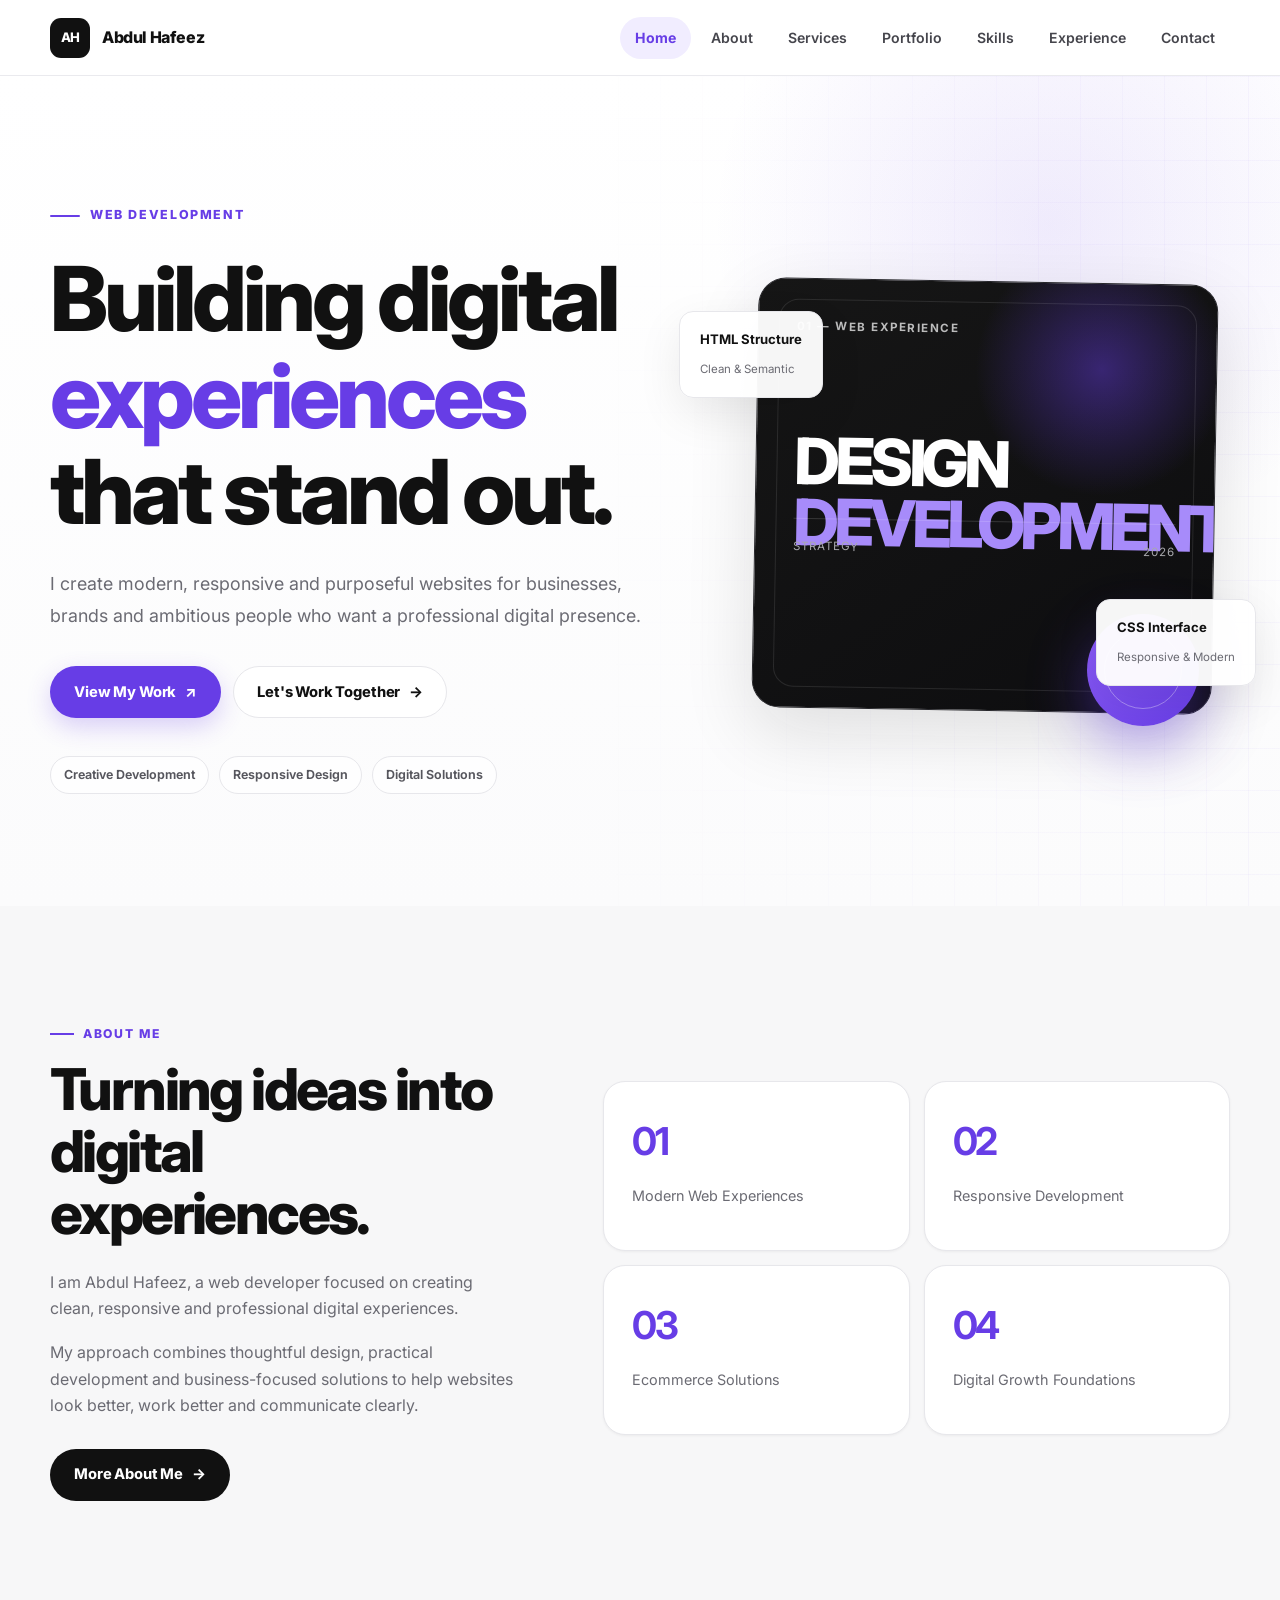
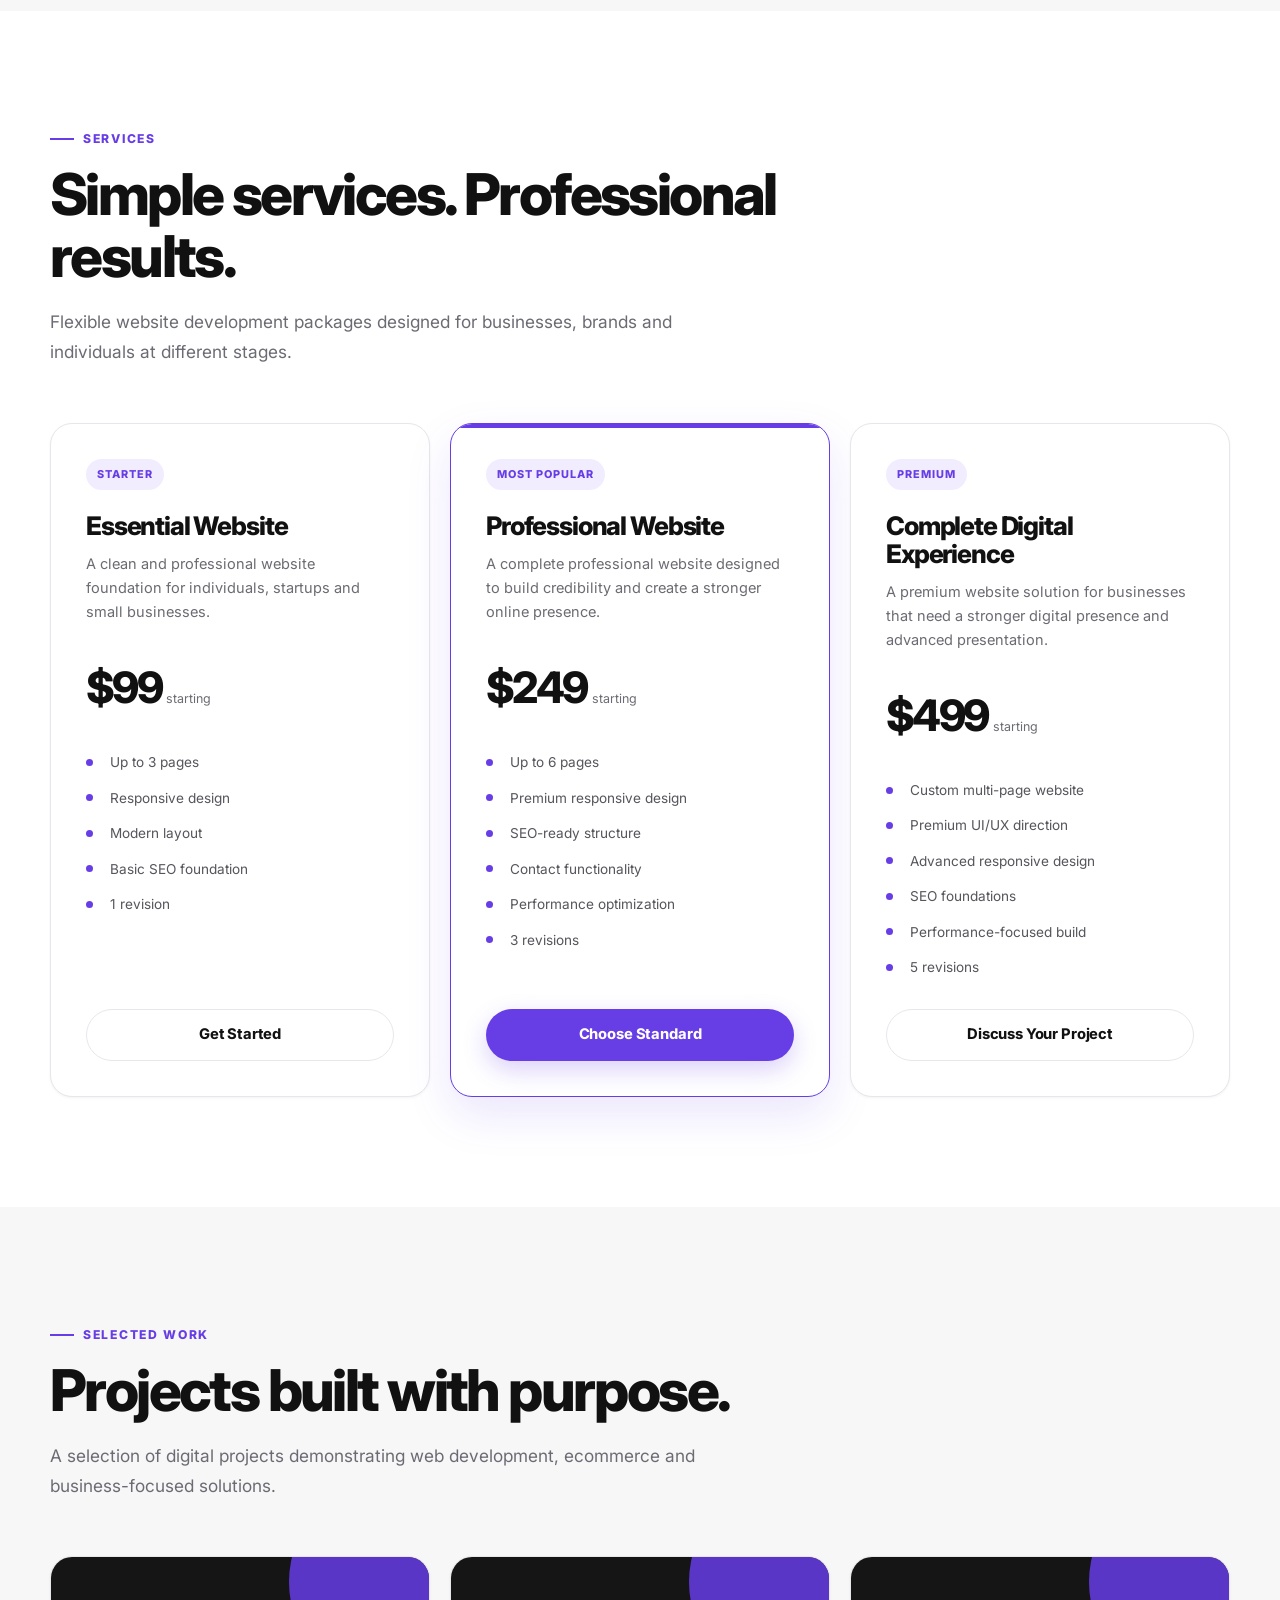
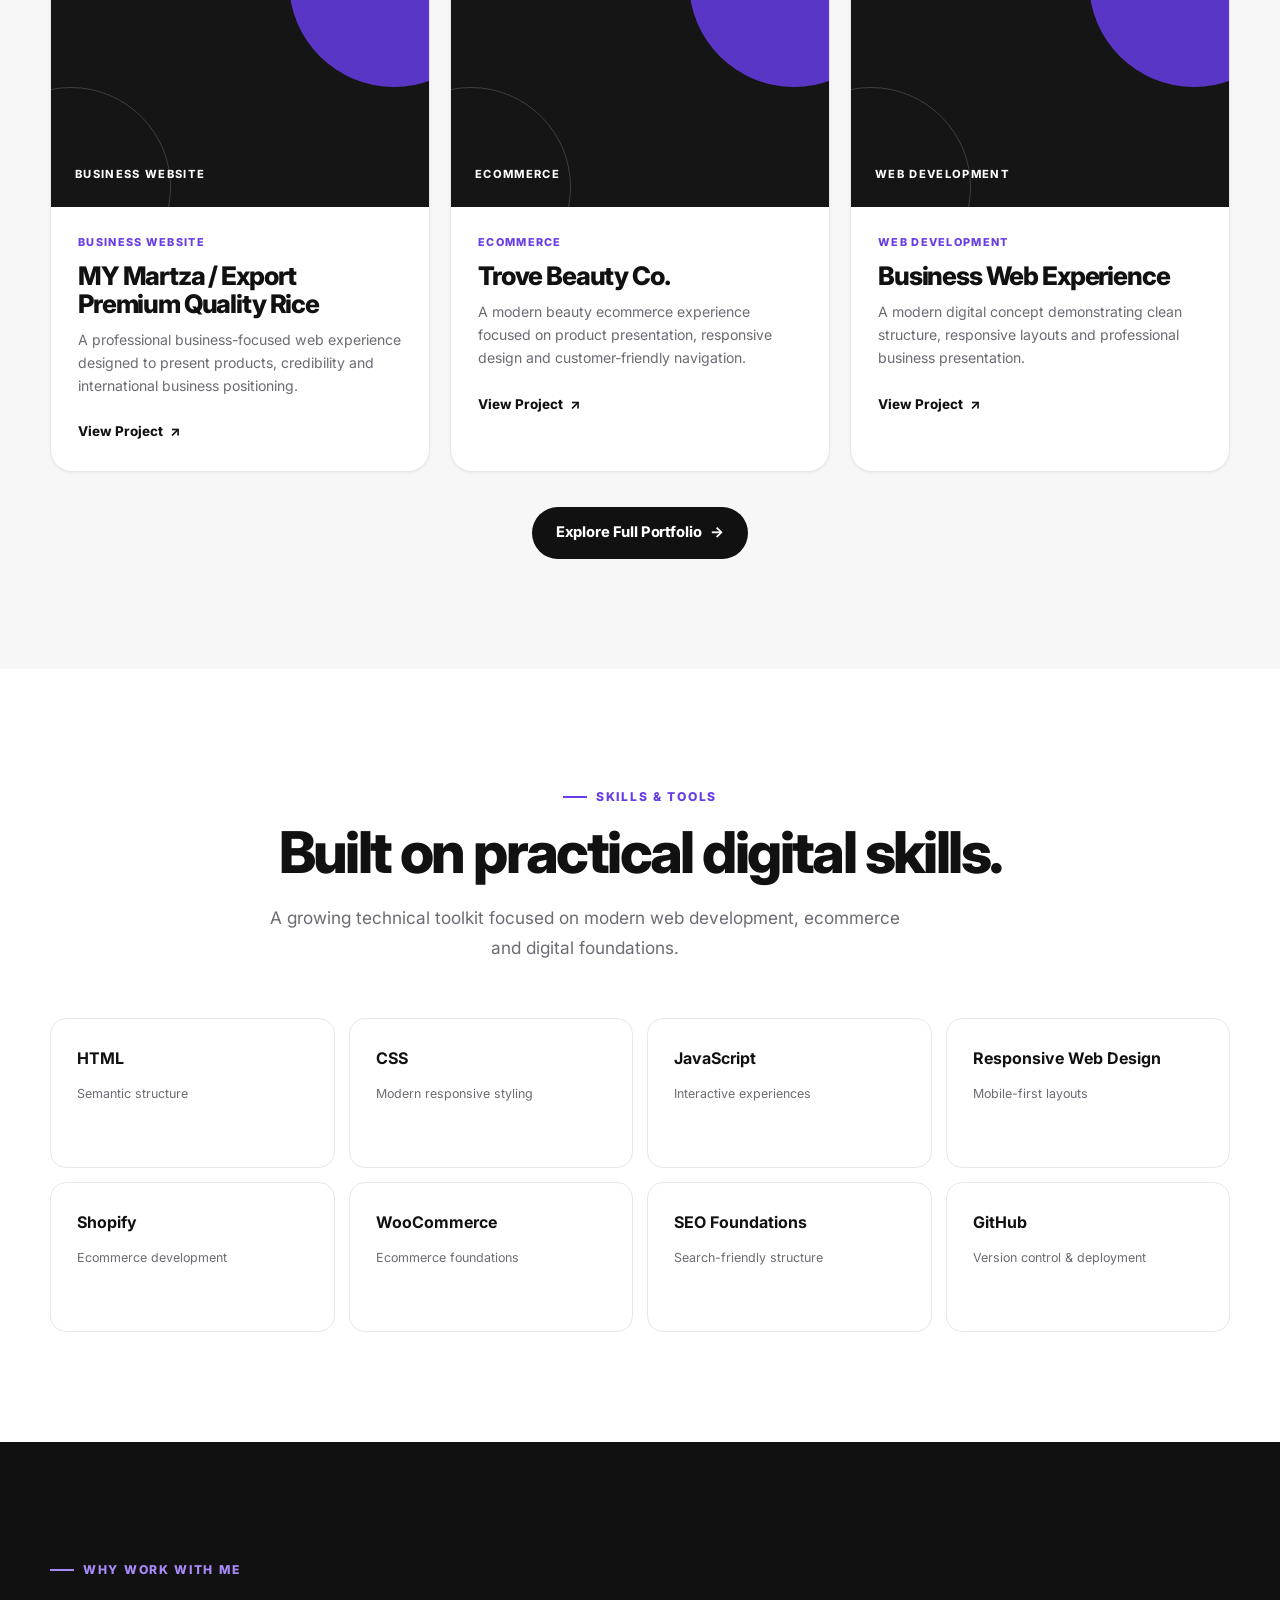
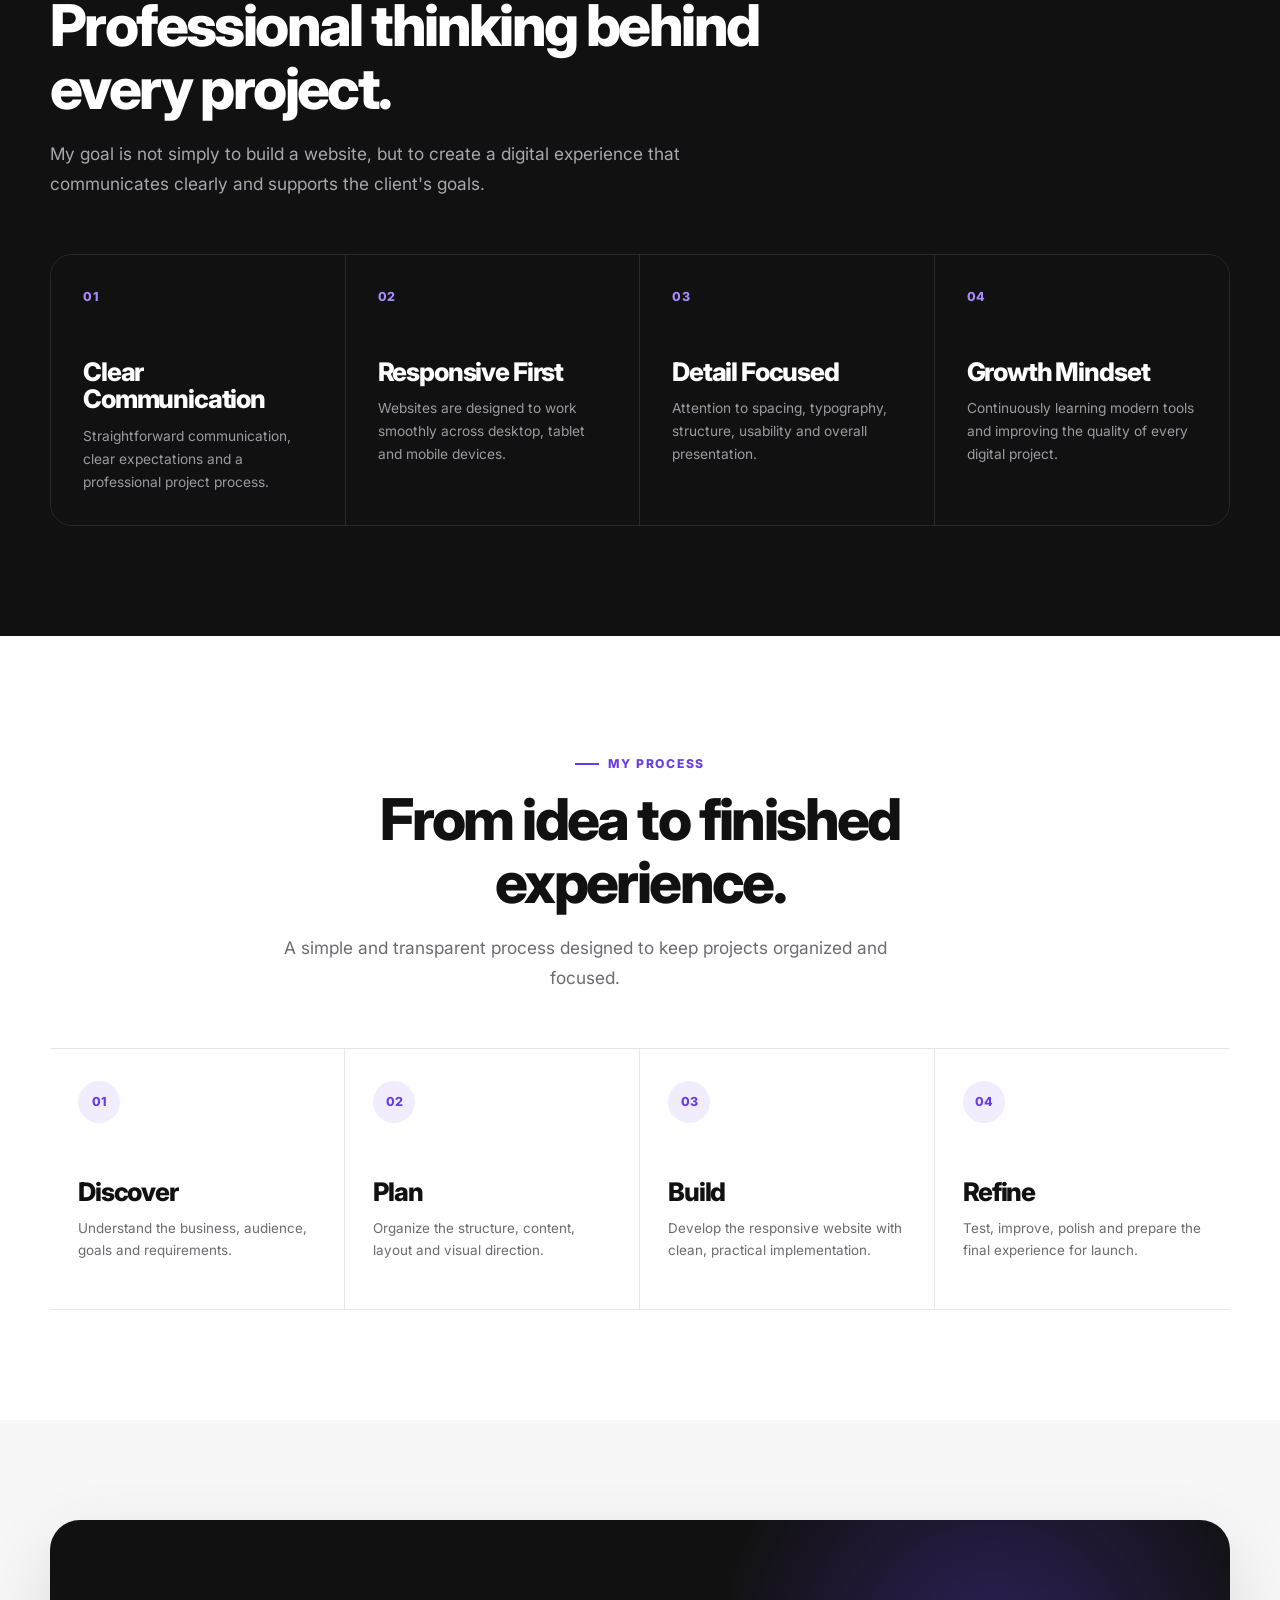
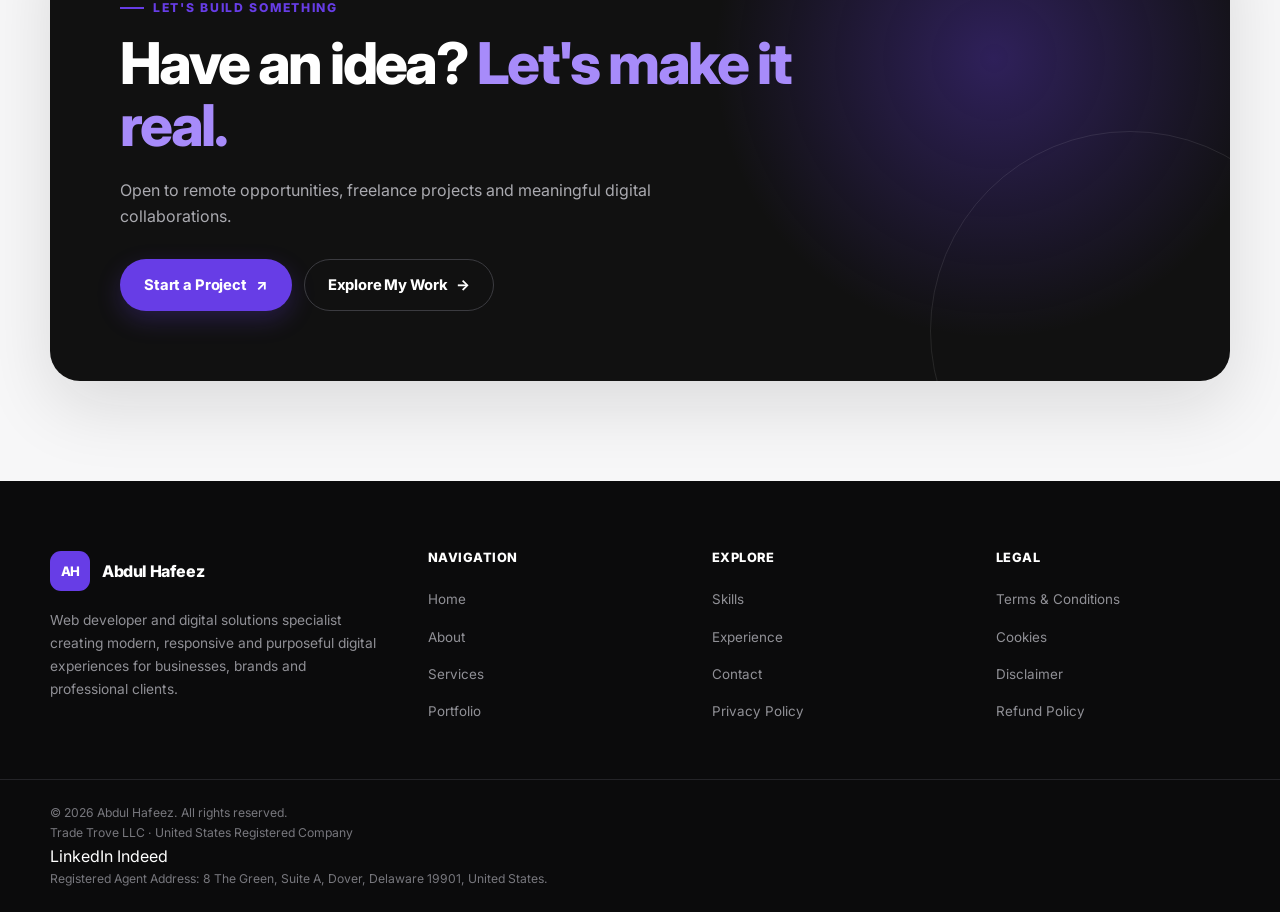
==== commit 859d29ac: "Update index.html" ====
--- a/index.html
+++ b/index.html
@@ -1173,10 +1173,10 @@
 
     <div class="container">
 
-
       <div class="footer-grid">
 
 
+        <!-- FOOTER BRAND -->
         <div class="footer-brand">
 
           <a href="index.html" class="brand">
@@ -1195,19 +1195,20 @@
           <p>
             Web developer and digital solutions specialist
             creating modern, responsive and purposeful
-            digital experiences.
+            digital experiences for businesses, brands and
+            professional clients.
           </p>
 
         </div>
 
 
 
+        <!-- NAVIGATION -->
         <div class="footer-column">
 
           <h4>
             Navigation
           </h4>
-
 
           <ul>
 
@@ -1241,12 +1242,12 @@
 
 
 
+        <!-- EXPLORE -->
         <div class="footer-column">
 
           <h4>
             Explore
           </h4>
-
 
           <ul>
 
@@ -1268,45 +1269,51 @@
               </a>
             </li>
 
-          </ul>
-
-        </div>
-
-
-
-        <div class="footer-column">
-
-          <h4>
-            Services
-          </h4>
-
-
-          <ul>
-
             <li>
-              <a href="services.html">
-                Website Development
+              <a href="privacy.html">
+                Privacy Policy
               </a>
             </li>
 
+          </ul>
+
+        </div>
+
+
+
+        <!-- LEGAL -->
+        <div class="footer-column">
+
+          <h4>
+            Legal
+          </h4>
+
+          <ul>
+
             <li>
-              <a href="services.html">
-                Ecommerce
+              <a href="terms.html">
+                Terms &amp; Conditions
               </a>
             </li>
 
             <li>
-              <a href="services.html">
-                Responsive Design
+              <a href="cookies.html">
+                Cookies
               </a>
             </li>
 
             <li>
-              <a href="services.html">
-                SEO Foundations
+              <a href="disclaimer.html">
+                Disclaimer
               </a>
             </li>
 
+            <li>
+              <a href="refund-policy.html">
+                Refund Policy
+              </a>
+            </li>
+
           </ul>
 
         </div>
@@ -1320,12 +1327,56 @@
 
 
 
+  <!-- FOOTER BOTTOM -->
+
   <div class="footer-bottom">
 
     <div class="container">
 
-      <p>
-        © 2026 Abdul Hafeez. All rights reserved.
+      <div class="footer-bottom-inner">
+
+        <p>
+          © 2026 Abdul Hafeez. All rights reserved.
+        </p>
+
+
+        <p>
+          Trade Trove LLC · United States Registered Company
+        </p>
+
+
+        <div class="footer-social">
+
+          <a
+            href="https://www.linkedin.com/in/abdul-hafeez-854a67441/?isSelfProfile=true"
+            target="_blank"
+            rel="noopener noreferrer"
+            aria-label="LinkedIn"
+          >
+            LinkedIn
+          </a>
+
+
+          <a
+            href="https://profile.indeed.com/?hl=en_US&amp;co=US&amp;from=gnav-homepage"
+            target="_blank"
+            rel="noopener noreferrer"
+            aria-label="Indeed"
+          >
+            Indeed
+          </a>
+
+        </div>
+
+      </div>
+
+
+      <p class="footer-address">
+
+        Registered Agent Address:
+        8 The Green, Suite A, Dover, Delaware 19901,
+        United States.
+
       </p>
 
     </div>
@@ -1333,70 +1384,3 @@
   </div>
 
 </footer>
-
-
-
-<!-- =======================================================
-     MOBILE NAVIGATION SCRIPT
-======================================================= -->
-
-<script>
-
-  const mobileToggle =
-    document.querySelector(".mobile-toggle");
-
-  const navigation =
-    document.querySelector("#main-navigation");
-
-
-  if (mobileToggle && navigation) {
-
-    mobileToggle.addEventListener("click", function () {
-
-      const isOpen =
-        navigation.classList.toggle("open");
-
-      mobileToggle.setAttribute(
-        "aria-expanded",
-        isOpen
-      );
-
-      mobileToggle.setAttribute(
-        "aria-label",
-        isOpen
-          ? "Close navigation"
-          : "Open navigation"
-      );
-
-    });
-
-
-    navigation
-      .querySelectorAll("a")
-      .forEach(function (link) {
-
-        link.addEventListener("click", function () {
-
-          navigation.classList.remove("open");
-
-          mobileToggle.setAttribute(
-            "aria-expanded",
-            "false"
-          );
-
-          mobileToggle.setAttribute(
-            "aria-label",
-            "Open navigation"
-          );
-
-        });
-
-      });
-
-  }
-
-</script>
-
-
-</body>
-</html>
